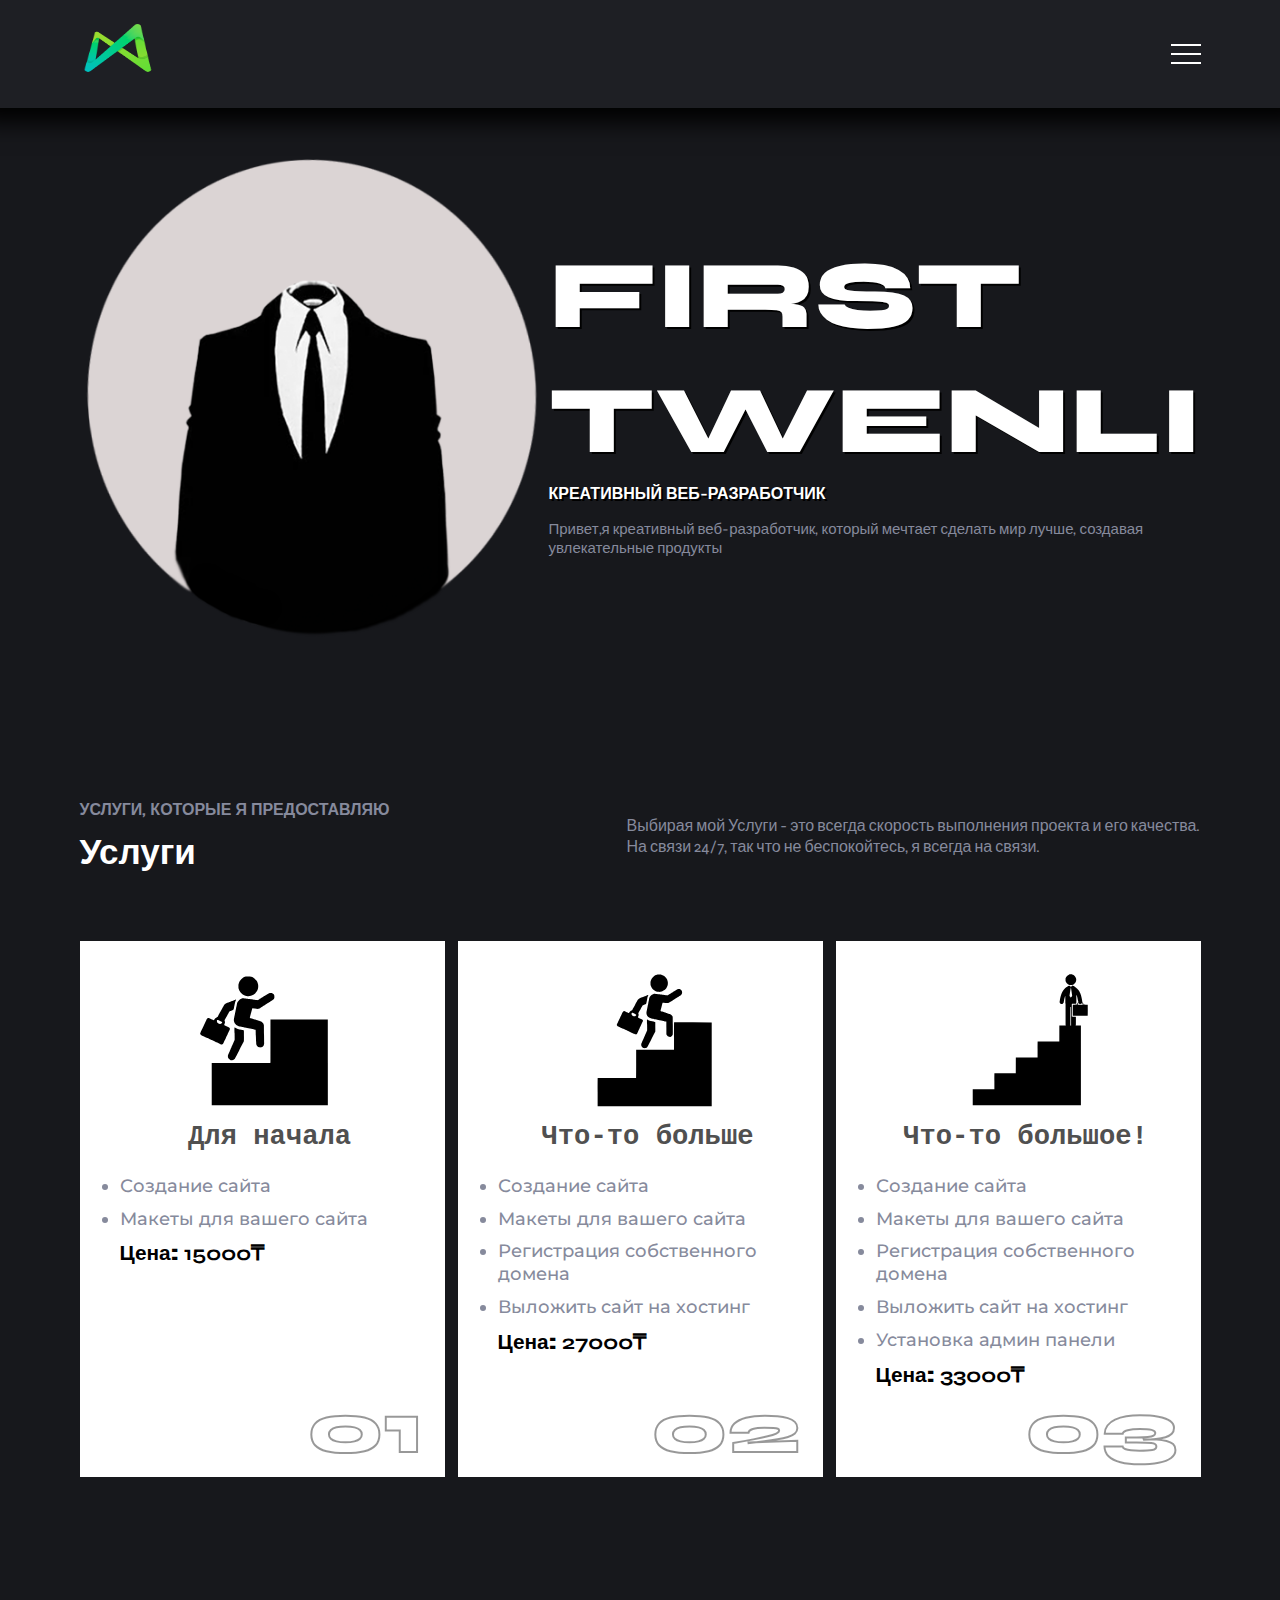
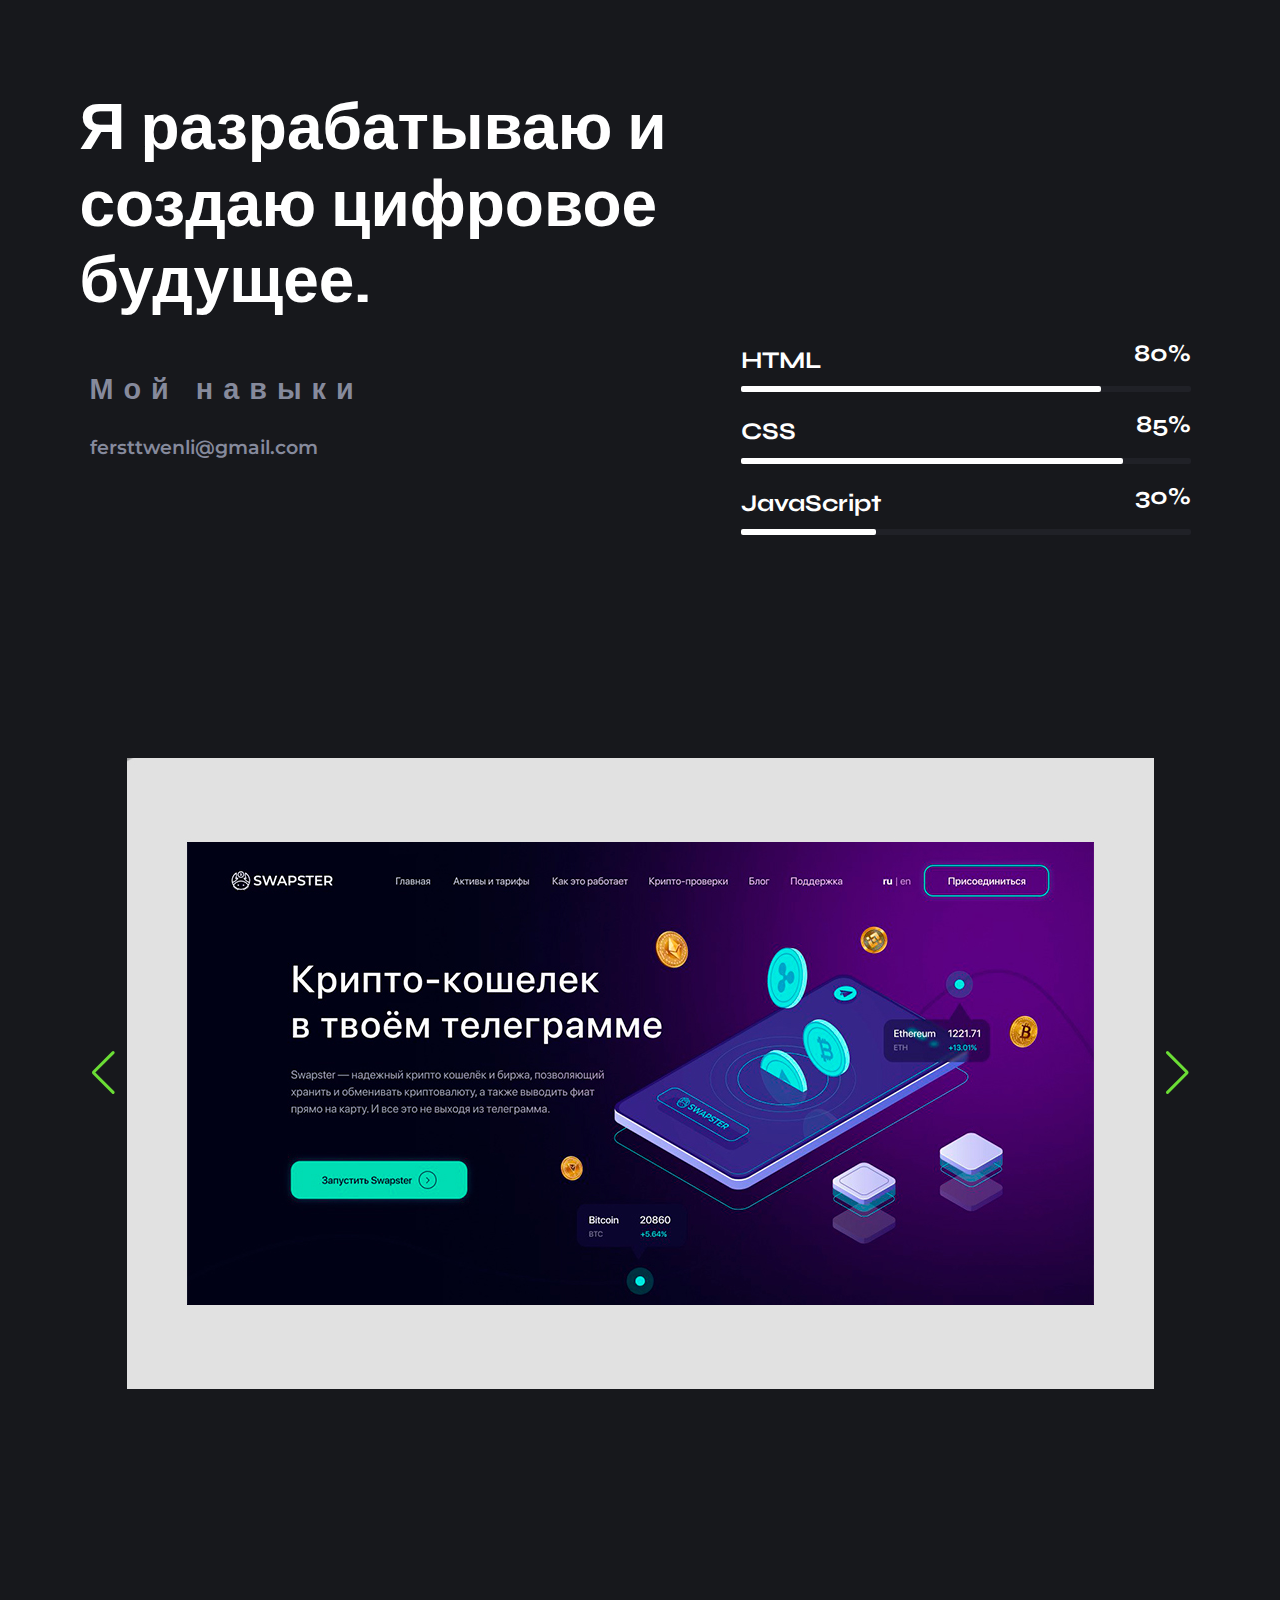
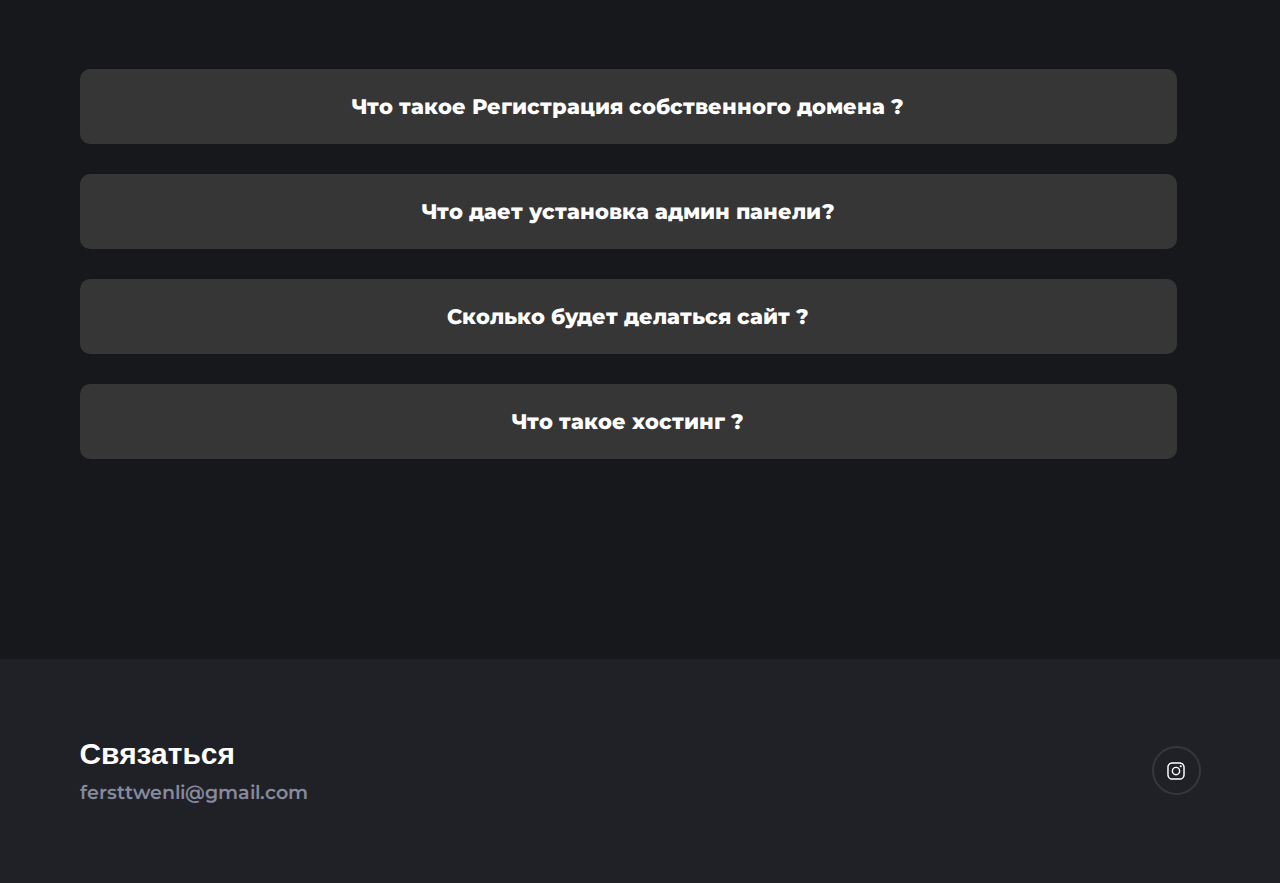
==== index.html @ 1467bb3a "NOW" ====
<!DOCTYPE html>
<html lang="ru">
<head>
    <meta charset="UTF-8">
    <meta http-equiv="X-UA-Compatible" content="IE=edge">
    <meta name="viewport" content="width=device-width, initial-scale=1.0">
    <meta name="title" content="Максим - Frontend Developer">
    <meta name="description" content="Мое портфолио и что я умею.">
    <link rel="shortcut icon" href="src/img/logo-icon.png" type="image/x-icon">
    <link rel="preconnect" href="https://fonts.googleapis.com">
    <link rel="preconnect" href="https://fonts.gstatic.com" crossorigin>
    <link rel="preconnect" href="https://fonts.googleapis.com">
    <link rel="preconnect" href="https://fonts.gstatic.com" crossorigin>
    <link rel="stylesheet"href="https://cdn.jsdelivr.net/npm/swiper@8/swiper-bundle.min.css"/>
    <link href="https://fonts.googleapis.com/css2?family=Montserrat:wght@500&display=swap" rel="stylesheet">
    <link href="https://fonts.googleapis.com/css2?family=Syne:wght@400;600;700;800&display=swap" rel="stylesheet">
    <link rel="stylesheet" href="src/css/main.css " as="style" />

    <title>FirstTwenli</title>
</head>
<body>
    <header class="header">
        <div class="container">
            <div class="header-body">
                <a href="#" class="logo">
                    <img class="header-logo" src="src/img/logo-icon.png"  width="170" height="40" alt="FirstTwenli">
                </a>
                <div class="header-burger">
                    <span></span>
                </div>
                <div class="header-menu">
                    <ul class="header-list">
                        <li>
                            <a href="#" class="header-link">Главная</a>
                        </li>
                        <li>
                            <a href="#portfolio" class="header-link">Портфолио</a>
                        </li>
                        <li>
                            <a href="#contact" class="header-link">Контакты</a>
                        </li>
                        <li>
                            <a href="#services" class="header-link">Услуги</a>
                        </li>
                        <li>
                            <a href="#skills" class="header-link">Навыки</a>
                        </li>
                        <li>
                            <a href="#vopros" class="header-link">Ответы на вопросы</a>
                        </li>
                    </ul>
                </div>
                
            </div>
        </div>
    </header>
    <main class="main">
        <div class="container">
            <div class="block_content">
                <div class="img_me">
                    <img class="main-img" src="src/img/me.png" alt="">
                </div>
                <div class="main-name">
                    <h1 class="main-name-title">First<br>Twenli</h1>
                    <p class="main-pre-title">КРЕАТИВНЫЙ ВЕБ-РАЗРАБОТЧИК</p>
                    <p class="main-description">Привет,я креативный веб-разработчик, который мечтает сделать мир лучше, создавая увлекательные продукты</p>
                </div>
            </div>
        </div>
    </main>
    <section class="service" >
        <div class="container">
            <div class="service-description">
                <div class="service-title-text">
                    <p class="sirvece-pre-title"> <a name="services">УСЛУГИ, КОТОРЫЕ Я ПРЕДОСТАВЛЯЮ </a></p>
                    <p class="service-title">Услуги</p>
                </div>
                <p class="service-decription">Выбирая мой Услуги - это всегда скорость выполнения проекта и его качества. <br> На связи 24/7, так что не беспокойтесь, я всегда на связи.</p>
            </div>
            <section class="card">
                <div class="container">
                    <div class="service-block-card">
                        <a class="service-block-link-card" href="#"><div class="product-card">
                            <div class="service-img-card-block">
                                <svg  version="1.0" xmlns="http://www.w3.org/2000/svg"
                                width="172" height="133" viewBox="0 0 3654.000000 2844.000000"
                                preserveAspectRatio="xMidYMid meet">
                               
                               <g class="service-img-card1" transform="translate(0.000000,2844.000000) scale(0.100000,-0.100000)"
                               fill="#000000" stroke="none">
                               <path d="M14800 27880 c-210 -55 -511 -195 -660 -308 -106 -79 -517 -496 -577
                               -584 -67 -99 -199 -365 -224 -452 -11 -39 -27 -87 -34 -106 -8 -19 -28 -92
                               -45 -163 l-31 -127 4 -338 4 -337 30 -110 c17 -60 35 -121 41 -135 6 -14 20
                               -56 31 -95 45 -157 229 -486 359 -642 124 -149 307 -317 457 -418 100 -68 354
                               -205 381 -205 8 0 22 -4 32 -9 44 -24 264 -88 397 -117 317 -67 612 -54 935
                               43 234 69 357 121 499 210 235 148 284 186 447 348 126 126 178 187 245 285
                               158 232 273 495 324 740 41 193 44 227 45 463 0 227 -1 243 -30 375 -31 144
                               -47 201 -87 317 -14 39 -29 86 -35 105 -28 101 -122 273 -230 425 -62 87 -409
                               431 -504 501 -183 133 -355 221 -571 293 -252 84 -230 81 -667 80 l-391 -1
                               -145 -38z"/>
                               <path d="M19915 24393 c-117 -25 -303 -122 -510 -266 -116 -81 -349 -227 -361
                               -227 -3 0 -38 -22 -77 -48 -40 -27 -119 -79 -177 -116 -58 -38 -177 -115 -265
                               -173 -88 -58 -203 -130 -255 -161 -52 -30 -158 -96 -235 -147 -162 -106 -301
                               -196 -326 -210 -9 -5 -48 -28 -85 -50 -38 -21 -97 -58 -131 -82 -35 -23 -80
                               -47 -100 -52 -59 -17 -151 -13 -254 10 -52 11 -164 27 -249 35 -85 7 -182 21
                               -215 29 -33 8 -114 19 -180 24 -66 5 -165 18 -220 30 -55 11 -149 23 -210 26
                               -60 4 -164 18 -230 31 -66 13 -181 28 -255 33 -74 5 -180 18 -235 29 -55 11
                               -141 23 -191 26 -50 3 -137 14 -195 25 -57 11 -172 25 -256 30 -83 6 -163 15
                               -179 21 -43 17 -220 27 -329 19 -105 -8 -186 -26 -350 -79 -196 -64 -294 -131
                               -518 -354 -227 -227 -273 -296 -350 -523 -49 -144 -80 -275 -97 -408 -6 -49
                               -17 -115 -25 -145 -25 -97 -73 -312 -91 -410 -9 -52 -22 -111 -29 -130 -7 -19
                               -15 -69 -19 -110 -6 -67 -21 -139 -86 -420 -11 -47 -27 -128 -36 -180 -8 -52
                               -22 -115 -29 -140 -8 -25 -19 -76 -24 -115 -6 -38 -17 -99 -26 -135 -8 -36
                               -22 -105 -29 -155 -8 -49 -26 -137 -39 -195 -14 -58 -29 -132 -35 -165 -19
                               -111 -71 -370 -81 -404 -6 -19 -15 -69 -21 -112 -6 -43 -20 -114 -32 -156 -18
                               -68 -21 -105 -21 -293 l0 -215 35 -100 c105 -298 129 -349 207 -447 77 -96
                               277 -297 369 -370 137 -108 405 -219 583 -239 42 -5 106 -18 142 -29 36 -11
                               101 -25 144 -30 43 -6 103 -17 133 -26 30 -9 82 -21 115 -26 33 -5 98 -19 145
                               -30 47 -11 126 -28 175 -38 50 -10 117 -25 150 -34 32 -9 78 -16 101 -16 46 0
                               161 -22 233 -45 25 -8 73 -19 106 -26 33 -6 81 -17 108 -25 26 -8 80 -19 120
                               -24 39 -5 97 -16 127 -25 30 -9 105 -22 165 -31 61 -8 130 -21 155 -29 25 -7
                               92 -21 150 -30 58 -9 125 -22 150 -30 25 -8 79 -19 120 -24 41 -6 100 -18 130
                               -27 30 -9 82 -20 115 -26 33 -5 110 -20 170 -33 61 -13 133 -27 160 -31 71 -8
                               264 -53 302 -69 24 -11 34 -23 42 -52 5 -21 12 -265 15 -543 5 -408 9 -517 22
                               -565 11 -44 18 -150 25 -395 16 -609 29 -904 39 -945 6 -22 15 -157 19 -300 8
                               -241 11 -267 36 -355 57 -193 146 -325 320 -475 37 -32 177 -104 265 -136 60
                               -22 80 -24 240 -24 165 1 179 2 240 27 151 61 229 108 327 198 51 47 163 179
                               163 192 0 4 11 32 25 61 26 53 59 154 77 239 14 65 -8 2114 -23 2183 -8 34
                               -14 336 -18 955 l-7 905 -32 107 c-59 195 -102 267 -241 411 -121 125 -313
                               258 -451 314 -41 17 -129 47 -195 68 -66 21 -142 46 -170 56 -96 35 -181 61
                               -275 84 -52 12 -108 28 -125 35 -16 7 -59 21 -95 31 -78 22 -212 65 -260 84
                               -19 8 -89 30 -155 50 -66 20 -145 45 -175 55 -30 10 -89 26 -130 35 -41 9 -87
                               23 -103 30 -15 8 -53 21 -85 30 -31 9 -79 24 -107 34 -27 10 -97 33 -155 51
                               -173 54 -193 62 -217 88 -31 34 -30 81 6 217 59 220 72 271 85 335 8 36 23 92
                               34 125 18 53 41 136 112 405 11 41 23 91 26 110 6 34 25 105 79 300 14 52 32
                               122 39 155 20 91 75 296 87 327 6 15 22 34 35 43 34 22 161 19 270 -6 49 -11
                               148 -24 219 -29 72 -4 187 -20 257 -34 110 -23 152 -26 315 -26 158 0 198 3
                               262 21 89 24 301 128 394 193 35 25 68 46 72 46 5 0 31 17 59 38 28 21 101 68
                               162 104 61 36 140 86 176 110 36 23 103 67 149 97 46 29 113 73 149 97 36 24
                               98 63 138 86 104 61 280 174 542 349 47 31 121 77 165 102 78 44 160 96 280
                               177 134 90 227 150 311 200 254 152 504 323 568 388 93 95 159 206 206 343 20
                               62 22 80 17 270 -4 200 -5 206 -35 282 -44 113 -87 181 -165 259 -58 58 -176
                               144 -256 187 -12 7 -67 25 -124 41 -94 28 -114 30 -252 29 -82 -1 -159 -3
                               -170 -6z"/>
                               <path d="M12580 22936 c-157 -62 -215 -84 -290 -111 -41 -15 -145 -54 -230
                               -87 -85 -33 -180 -69 -210 -80 -30 -12 -77 -31 -105 -44 -55 -25 -162 -64
                               -271 -99 -39 -12 -113 -41 -165 -63 -123 -52 -306 -124 -450 -177 -132 -48
                               -325 -142 -414 -200 -70 -46 -213 -186 -272 -265 -23 -30 -79 -127 -124 -215
                               -45 -88 -112 -209 -149 -270 -36 -60 -101 -177 -143 -258 -43 -81 -113 -207
                               -156 -280 -43 -73 -111 -195 -151 -272 -40 -77 -106 -194 -145 -260 -40 -66
                               -105 -183 -145 -260 -40 -77 -97 -180 -128 -230 -30 -49 -76 -130 -102 -180
                               -179 -340 -185 -349 -282 -381 -141 -46 -225 -100 -355 -231 -73 -74 -109
                               -125 -197 -286 -41 -74 -58 -96 -88 -110 -36 -17 -41 -18 -93 -2 -31 9 -100
                               36 -153 62 -53 25 -124 56 -158 68 -63 25 -174 76 -454 213 -228 111 -258 122
                               -338 122 -87 0 -153 -30 -232 -105 -76 -73 -138 -167 -189 -286 -23 -53 -41
                               -99 -41 -103 0 -6 -58 -127 -230 -481 -96 -196 -161 -341 -175 -385 -4 -14
                               -58 -128 -120 -255 -187 -381 -248 -512 -275 -585 -15 -41 -58 -133 -187 -400
                               -173 -357 -217 -452 -227 -493 -4 -16 -17 -45 -29 -65 -37 -61 -70 -176 -62
                               -219 26 -150 98 -238 255 -315 264 -129 430 -205 466 -214 16 -4 58 -22 94
                               -40 111 -55 512 -250 580 -281 36 -17 91 -42 122 -57 31 -14 62 -26 68 -26 11
                               0 81 -33 485 -230 214 -105 360 -170 376 -170 6 0 79 -33 162 -74 570 -277
                               648 -314 707 -331 14 -4 102 -44 195 -90 403 -198 575 -278 650 -305 28 -10
                               113 -48 190 -86 l140 -69 116 -3 c139 -4 172 8 255 94 43 45 68 89 153 270 55
                               118 101 221 101 228 0 7 13 39 29 72 219 446 349 723 371 788 7 21 69 154 137
                               295 204 418 242 498 264 564 11 34 34 86 50 117 16 30 29 61 29 68 0 6 5 12
                               10 12 6 0 10 4 10 9 0 10 71 162 205 436 130 266 138 290 139 370 0 58 -5 81
                               -28 130 -57 115 -185 218 -366 294 -234 98 -720 333 -772 373 -64 50 -62 92
                               14 258 130 283 137 390 43 626 -50 126 -40 160 140 469 51 88 131 232 179 320
                               47 88 107 194 133 235 25 41 78 136 116 210 80 154 141 262 172 305 12 17 29
                               44 37 60 59 119 166 317 203 374 68 105 92 123 223 170 64 24 162 61 217 83
                               55 23 134 53 175 68 41 15 91 33 110 42 19 8 53 21 75 29 54 19 121 87 133
                               136 29 121 55 249 68 328 7 50 22 126 33 170 11 44 25 114 32 155 6 41 18 92
                               25 113 7 21 16 61 19 90 7 59 38 210 126 622 22 106 100 327 156 444 62 131
                               66 141 52 157 -17 21 -45 17 -139 -20z m-3670 -4344 c70 -27 305 -139 410
                               -196 36 -19 125 -65 199 -102 189 -93 245 -131 249 -170 6 -62 -32 -129 -128
                               -225 -50 -50 -106 -97 -125 -104 -18 -8 -89 -18 -157 -21 -153 -8 -189 1 -385
                               97 -155 76 -207 119 -268 219 -42 70 -64 151 -71 270 -8 125 4 172 62 227 42
                               41 45 42 96 36 29 -3 82 -17 118 -31z"/>
                               <path d="M20078 14101 l-3 -4599 -24 -26 c-27 -28 -48 -34 -146 -41 -38 -2
                               -2841 -5 -6227 -5 l-6158 0 0 -4520 0 -4520 12416 0 12416 0 -6 9058 c-3 4981
                               -6 9101 -6 9155 l0 97 -6130 0 -6130 0 -2 -4599z"/>
                               <path d="M12389 16983 c-26 -31 -9 -1051 20 -1238 6 -33 11 -357 12 -720 l1
                               -660 -35 -85 c-19 -47 -38 -96 -42 -110 -4 -14 -30 -70 -57 -125 -46 -93 -118
                               -265 -118 -282 0 -3 -15 -38 -34 -77 -81 -167 -135 -287 -166 -366 -18 -47
                               -57 -134 -86 -195 -68 -142 -114 -250 -114 -268 0 -8 -13 -41 -29 -73 -115
                               -234 -185 -390 -197 -439 -3 -16 -35 -88 -69 -160 -74 -153 -89 -187 -104
                               -240 -7 -22 -26 -69 -43 -105 -17 -36 -35 -73 -40 -82 -4 -10 -12 -26 -17 -35
                               -34 -65 -102 -219 -121 -273 -12 -36 -34 -92 -50 -125 -15 -33 -42 -90 -59
                               -126 -53 -114 -63 -171 -59 -352 3 -150 5 -169 35 -263 42 -131 72 -175 217
                               -320 127 -127 178 -166 248 -188 200 -62 174 -58 365 -54 166 5 183 7 248 33
                               39 15 77 34 85 41 8 7 27 15 41 19 41 10 192 138 245 206 27 35 110 187 194
                               353 147 292 168 331 214 404 13 22 38 66 53 98 36 72 365 721 381 749 6 11 33
                               65 60 120 221 446 707 1405 744 1465 68 113 252 477 276 548 22 62 22 65 21
                               930 -1 477 -4 976 -7 1109 -8 290 -6 285 -123 320 -41 13 -108 27 -150 33 -42
                               6 -109 20 -148 30 -40 11 -105 25 -146 31 -41 5 -98 17 -127 25 -29 8 -96 21
                               -148 29 -52 9 -122 22 -155 31 -33 8 -100 22 -150 29 -215 34 -528 172 -794
                               352 -40 27 -54 29 -72 6z"/>
                               </g>
                               </svg>
                            </div>
                           <div class="service-decription">
                           <div class="service-decription-block">
                            <h2 class="title_card">Для начала</h2>
                           </div>
                           </div>
                            <ul>
                             <li class="service-decription-card">Создание сайта</li>
                             <li class="service-decription-card">Макеты для вашего сайта</li>
                             <p class="service-price-card">Цена: <span class="service-price-s"> 15000&#8376;</span></p>
                         </ul>
                         <span class="service-card-keys">01</span>
                         </div></a>
                        <a class="service-block-link-card tve" href="#"><div class="product-card">
                            <div class="service-img-card-block ">
                                <svg version="1.0" xmlns="http://www.w3.org/2000/svg"
                                width="172" height="133" viewBox="0 0 3654.000000 2844.000000"
                                preserveAspectRatio="xMidYMid meet">
                               
                               <g class="service-img-card1" transform="translate(0.000000,2844.000000) scale(0.100000,-0.100000)"
                               fill="#000000" stroke="none">
                               <path d="M21900 28286 c-136 -36 -142 -39 -245 -86 -167 -76 -275 -135 -345
                               -188 -112 -86 -455 -434 -511 -519 -78 -119 -154 -280 -202 -423 -84 -255 -82
                               -237 -82 -595 0 -358 -4 -329 86 -600 152 -454 504 -858 934 -1073 107 -53
                               361 -137 515 -170 112 -24 146 -26 325 -26 154 0 220 4 285 18 146 30 363 99
                               494 155 57 25 226 130 345 214 115 82 304 277 395 407 112 161 224 394 269
                               555 56 205 60 242 65 487 3 228 3 243 -23 355 -28 129 -57 230 -85 308 -10 28
                               -24 68 -31 90 -33 109 -169 330 -270 440 -116 126 -309 309 -379 360 -143 104
                               -309 191 -470 245 -236 79 -187 73 -585 76 l-360 3 -125 -33z"/>
                               <path d="M26320 25196 c-104 -36 -122 -47 -380 -214 -47 -31 -103 -68 -125
                               -82 -22 -15 -87 -56 -145 -90 -58 -34 -118 -72 -135 -84 -16 -12 -52 -35 -80
                               -51 -27 -15 -69 -42 -92 -59 -23 -17 -75 -51 -114 -76 -40 -25 -129 -82 -197
                               -127 -69 -46 -129 -83 -133 -83 -4 0 -99 -59 -211 -132 -228 -147 -441 -280
                               -507 -315 -57 -30 -147 -31 -265 -3 -47 11 -141 24 -208 29 -68 5 -152 16
                               -188 24 -36 9 -105 18 -155 22 -49 4 -133 15 -185 25 -52 10 -142 21 -200 25
                               -58 4 -145 16 -195 26 -49 11 -149 24 -222 29 -72 5 -162 16 -200 25 -37 9
                               -120 20 -183 25 -63 6 -135 15 -160 20 -25 6 -115 17 -200 25 -85 8 -191 21
                               -235 29 -167 32 -321 15 -545 -60 -186 -62 -251 -105 -439 -289 -173 -169
                               -224 -230 -274 -330 -60 -120 -129 -356 -141 -483 -3 -35 -26 -152 -50 -260
                               -81 -360 -88 -396 -101 -492 -8 -53 -23 -132 -33 -175 -35 -138 -60 -257 -77
                               -353 -9 -51 -19 -103 -24 -115 -5 -12 -12 -47 -16 -77 -4 -30 -14 -82 -22
                               -115 -8 -33 -21 -96 -27 -140 -7 -44 -22 -123 -34 -175 -11 -52 -30 -144 -42
                               -205 -12 -60 -33 -164 -47 -230 -14 -66 -29 -142 -33 -170 -4 -27 -18 -97 -30
                               -153 -19 -91 -22 -125 -18 -270 4 -145 8 -177 30 -242 49 -143 105 -280 139
                               -337 41 -68 287 -325 376 -392 131 -97 357 -188 513 -206 30 -3 84 -14 120
                               -24 36 -11 90 -22 120 -25 30 -3 80 -13 110 -21 30 -9 91 -22 135 -30 79 -15
                               186 -38 315 -70 36 -8 115 -22 175 -31 61 -8 133 -21 160 -30 56 -17 201 -50
                               285 -65 116 -21 166 -32 208 -45 23 -8 59 -14 80 -14 20 0 73 -9 117 -19 44
                               -11 114 -24 155 -30 41 -7 108 -21 149 -31 41 -11 85 -20 97 -20 12 0 65 -11
                               118 -25 53 -14 111 -25 129 -25 17 0 64 -9 102 -20 39 -11 104 -24 145 -30 93
                               -12 246 -48 283 -66 23 -11 37 -11 72 -2 40 11 48 10 72 -8 16 -12 34 -32 40
                               -45 10 -19 13 -316 13 -1353 0 -1306 0 -1329 19 -1360 11 -17 37 -65 57 -106
                               29 -59 58 -95 132 -169 84 -84 109 -102 211 -154 132 -66 229 -95 351 -103 85
                               -6 85 -6 189 40 57 25 126 63 152 83 49 37 162 179 213 265 60 104 58 10 51
                               1998 -7 2012 -2 1870 -73 2019 -83 170 -348 403 -552 484 -104 41 -488 164
                               -570 183 -41 9 -84 21 -95 27 -11 6 -49 18 -85 28 -75 21 -144 43 -215 69 -86
                               31 -338 109 -390 120 -27 6 -156 46 -285 90 -129 43 -250 81 -267 85 -43 9
                               -93 56 -93 87 0 14 9 60 21 104 11 43 29 113 39 154 10 41 26 107 35 145 9 39
                               28 104 40 145 34 108 55 184 77 275 54 220 68 277 91 365 14 52 48 184 76 293
                               55 216 61 231 94 249 30 16 138 13 222 -7 39 -9 138 -22 220 -30 83 -7 182
                               -22 220 -31 54 -14 113 -18 260 -18 174 0 196 2 260 23 112 38 305 145 451
                               250 23 16 79 51 125 78 79 46 335 210 437 280 26 18 76 49 112 69 61 35 165
                               102 435 279 61 40 137 87 170 106 60 33 138 83 250 159 102 70 188 125 281
                               180 159 96 434 279 480 322 78 72 148 181 193 303 20 54 23 78 23 235 0 170
                               -1 177 -31 259 -55 152 -146 260 -304 359 -127 80 -214 102 -402 102 -131 0
                               -158 -3 -215 -24z"/>
                               <path d="M19910 23924 c-47 -19 -139 -54 -205 -78 -66 -24 -174 -65 -240 -90
                               -66 -26 -145 -57 -175 -68 -30 -12 -77 -31 -105 -43 -27 -13 -99 -39 -160 -60
                               -120 -41 -186 -66 -249 -94 -23 -11 -61 -26 -86 -34 -25 -9 -79 -30 -120 -47
                               -41 -17 -113 -45 -160 -62 -97 -35 -282 -125 -355 -174 -56 -36 -198 -177
                               -243 -239 -16 -22 -62 -105 -104 -185 -41 -80 -104 -194 -140 -255 -36 -60
                               -104 -184 -153 -275 -48 -91 -102 -187 -120 -215 -18 -27 -74 -128 -124 -224
                               -51 -96 -105 -193 -120 -215 -15 -23 -72 -124 -126 -226 -54 -102 -110 -203
                               -125 -225 -15 -22 -63 -107 -105 -190 -125 -239 -127 -242 -256 -286 -157 -54
                               -327 -216 -424 -404 -52 -101 -91 -145 -129 -145 -31 0 -111 29 -241 87 -60
                               27 -126 56 -145 63 -19 8 -98 45 -175 83 -400 198 -436 209 -548 171 -109 -37
                               -253 -220 -307 -389 -7 -22 -49 -114 -93 -205 -199 -413 -245 -509 -262 -555
                               -10 -28 -62 -140 -116 -250 -142 -292 -197 -410 -234 -501 -18 -44 -37 -89
                               -43 -100 -6 -10 -31 -62 -55 -114 -25 -52 -88 -183 -140 -290 -52 -107 -106
                               -224 -120 -260 -15 -36 -42 -101 -62 -145 -42 -97 -44 -142 -9 -230 20 -50 40
                               -77 86 -120 32 -30 63 -55 68 -55 8 0 314 -144 370 -174 14 -7 43 -19 65 -26
                               40 -12 149 -63 360 -168 136 -67 374 -177 406 -187 24 -7 145 -65 454 -215
                               169 -82 298 -140 312 -140 4 0 66 -29 138 -64 378 -187 613 -296 634 -296 6 0
                               59 -25 119 -55 59 -29 166 -82 237 -116 72 -34 180 -85 241 -114 60 -29 121
                               -56 135 -60 13 -3 87 -37 164 -73 137 -65 142 -67 233 -70 84 -4 98 -1 146 22
                               79 39 122 98 219 304 48 101 87 189 87 196 0 6 11 34 24 62 146 297 276 566
                               276 570 0 2 11 27 24 56 13 29 27 63 31 76 4 13 49 112 102 220 52 108 125
                               260 163 337 37 77 73 158 80 180 7 22 47 112 90 200 300 615 303 620 304 705
                               1 151 -121 275 -373 381 -211 89 -643 301 -669 329 -40 43 -32 88 48 257 55
                               116 70 174 70 271 0 69 -6 102 -31 176 -61 174 -59 189 43 367 39 68 98 174
                               131 234 112 206 171 310 197 350 15 22 68 118 119 213 50 96 107 198 126 227
                               19 30 69 120 111 202 88 168 161 282 196 305 14 9 87 39 164 67 76 27 177 65
                               224 84 47 18 125 49 173 68 106 41 163 85 175 137 24 97 82 381 103 502 6 30
                               21 105 34 165 53 245 68 323 76 375 27 185 120 500 194 656 60 126 62 144 13
                               144 -18 0 -71 -16 -118 -36z m-3230 -3796 c48 -14 686 -331 734 -365 60 -43
                               63 -53 41 -120 -16 -48 -34 -72 -100 -137 -44 -43 -95 -84 -113 -92 -18 -8
                               -81 -17 -141 -21 -129 -7 -155 0 -328 84 -133 65 -199 120 -247 206 -44 79
                               -71 212 -61 301 9 75 17 93 63 133 39 34 64 36 152 11z"/>
                               <path d="M19765 18700 c-9 -15 -5 -709 5 -880 4 -80 13 -183 20 -230 7 -57 10
                               -271 8 -650 l-3 -565 -39 -90 c-21 -49 -60 -135 -86 -190 -26 -55 -60 -134
                               -74 -175 -15 -41 -54 -131 -88 -200 -33 -69 -78 -170 -99 -225 -22 -55 -60
                               -140 -84 -190 -52 -106 -105 -229 -105 -244 0 -5 -29 -70 -64 -143 -82 -171
                               -122 -263 -135 -313 -6 -22 -17 -49 -24 -60 -17 -25 -123 -261 -132 -295 -3
                               -14 -19 -52 -35 -85 -16 -33 -53 -112 -83 -176 -31 -63 -64 -143 -75 -176 -11
                               -34 -29 -78 -40 -100 -87 -166 -102 -225 -102 -391 0 -121 3 -144 30 -232 38
                               -123 85 -196 199 -306 113 -109 167 -148 228 -164 27 -6 65 -18 86 -26 26 -10
                               85 -14 198 -14 146 0 168 2 228 24 133 48 263 140 338 238 24 30 105 178 181
                               329 77 151 152 295 168 320 28 44 70 126 517 1009 263 519 236 467 316 630
                               103 209 255 502 288 555 35 57 171 321 211 410 l27 60 0 765 c1 421 -2 865 -5
                               987 -5 204 -7 224 -26 249 -24 33 -86 54 -229 78 -52 9 -106 21 -121 26 -14 6
                               -70 17 -124 25 -54 8 -111 20 -126 26 -16 6 -74 17 -129 25 -55 9 -122 21
                               -150 29 -27 7 -75 16 -105 19 -78 9 -227 59 -355 119 -107 51 -286 152 -334
                               189 -26 20 -66 24 -76 8z"/>
                               <path d="M25555 18088 c-3 -7 -6 -1329 -8 -2938 l-2 -2925 -4047 -3 -4048 -2
                               -1 -2968 c0 -2271 -3 -2975 -12 -3002 -7 -21 -25 -42 -46 -54 -30 -17 -39 -18
                               -90 -8 -43 9 -1039 12 -4058 12 -2201 0 -4008 -3 -4017 -6 -15 -6 -16 -281
                               -16 -3015 l0 -3009 12198 2 12197 3 0 8960 0 8960 -4023 3 c-3213 2 -4024 0
                               -4027 -10z"/>
                               </g>
                               </svg>          
                            </div>
                            <div class="service-decription-block">
                                <h2 class="title_card">Что-то больше</h2>
                            </div>
                            <ul>
                             <li class="service-decription-card">Создание сайта</li>
                             <li class="service-decription-card">Макеты для вашего сайта</li>
                             <li class="service-decription-card">Регистрация собственного домена</li>
                             <li class="service-decription-card">Выложить сайт на хостинг</li>
                             <p class="service-price-card">Цена: <span class="service-price-s">27000&#8376;</span></p>
                         </ul>
                         <span class="service-card-keys">02</span>
                         </div></a>

                        <a class="service-block-link-card tre" href="#">
                            <div class="product-card">
                            <div class="service-img-card-block">
                                <svg version="1.0" xmlns="http://www.w3.org/2000/svg"
                                width="172" height="133" viewBox="0 0 3654.000000 2844.000000"
                                preserveAspectRatio="xMidYMid meet">
                               
                               <g class="service-img-card1" transform="translate(0.000000,2844.000000) scale(0.100000,-0.100000)"
                               fill="#000000" stroke="none">
                               <path d="M29259 28365 c-1 -3 -2 -10 -3 -17 0 -6 -45 -31 -99 -54 -213 -92
                               -348 -193 -494 -368 -85 -102 -140 -204 -194 -356 l-34 -95 0 -255 c0 -239 1
                               -260 24 -335 29 -100 104 -250 167 -335 75 -102 241 -259 330 -312 106 -62
                               247 -123 347 -150 69 -18 110 -21 262 -21 153 0 193 3 267 22 116 29 244 80
                               326 130 77 45 226 182 319 290 64 75 164 255 198 356 127 379 30 821 -244
                               1109 -149 157 -270 248 -398 297 -100 39 -149 65 -156 84 -6 13 -46 15 -312
                               15 -168 0 -306 -2 -306 -5z"/>
                               <path d="M29860 25949 c-14 -6 -72 -57 -130 -113 -117 -115 -140 -131 -178
                               -121 -14 3 -73 53 -131 109 -116 113 -152 132 -224 121 -99 -17 -287 -118
                               -412 -222 -38 -33 -88 -70 -110 -83 -167 -100 -534 -437 -667 -611 -89 -117
                               -231 -355 -319 -537 -107 -219 -148 -324 -227 -592 -68 -228 -92 -318 -133
                               -510 -21 -102 -48 -218 -58 -259 -11 -40 -22 -103 -26 -140 -3 -36 -12 -100
                               -20 -141 -53 -289 -57 -317 -54 -415 4 -88 8 -108 36 -167 57 -121 140 -201
                               249 -239 49 -17 78 -20 169 -17 99 3 115 6 163 33 69 38 197 172 228 239 13
                               29 29 88 35 132 6 43 15 98 20 121 5 23 15 84 23 135 8 51 26 147 40 213 13
                               66 37 183 52 259 15 77 38 178 51 225 13 47 35 127 48 176 40 150 66 193 92
                               153 4 -7 11 -341 14 -743 6 -708 6 -732 27 -800 l21 -70 1 -2230 c0 -2364 -1
                               -2306 45 -2397 8 -17 15 -33 15 -35 0 -1 -313 -3 -695 -3 l-695 0 -2 -1712 -3
                               -1713 -2310 -2 c-1270 -2 -2316 -3 -2322 -3 -10 0 -13 -352 -15 -1710 l-3
                               -1710 -2325 -3 -2325 -2 -5 -1673 -5 -1672 -2272 0 c-1249 0 -2278 -3 -2287
                               -6 -15 -6 -16 -161 -16 -1710 l0 -1704 -2315 0 -2315 0 0 -1710 0 -1710 7463
                               -2 c4104 -2 9308 -2 11565 0 l4102 2 0 8520 0 8520 -558 0 c-307 0 -562 3
                               -565 7 -4 3 -1 16 7 28 8 13 22 50 30 83 14 52 16 168 16 862 l0 802 -25 30
                               c-14 16 -25 38 -25 48 0 40 -61 45 -430 39 -284 -4 -348 -3 -361 8 -10 8 -20
                               35 -24 61 -4 26 -7 632 -6 1347 l1 1299 25 26 25 25 414 5 414 5 26 24 c14 13
                               35 49 47 80 21 56 21 62 18 861 -1 443 -1 811 -1 818 3 18 47 15 64 -5 9 -10
                               21 -29 28 -43 16 -30 92 -299 121 -424 11 -49 23 -94 26 -99 3 -5 9 -42 14
                               -82 8 -75 66 -332 98 -440 10 -33 22 -89 26 -125 4 -36 16 -91 26 -122 10 -32
                               19 -84 19 -116 0 -74 -22 -107 -77 -116 -48 -7 -97 -37 -120 -73 -15 -23 -17
                               -44 -15 -143 4 -119 -8 -176 -39 -196 -8 -5 -219 -11 -469 -14 l-455 -5 -6
                               -320 c-4 -176 -7 -701 -8 -1166 -1 -798 0 -847 17 -854 9 -4 724 -10 1587 -13
                               1471 -4 1572 -4 1588 12 16 16 17 97 17 1175 0 886 -3 1160 -12 1169 -9 9
                               -124 12 -458 12 -375 0 -449 2 -466 15 -19 13 -22 27 -26 139 -4 112 -7 128
                               -32 171 -17 29 -46 57 -74 75 -97 60 -92 52 -92 143 0 50 -10 129 -26 202 -14
                               66 -31 165 -39 220 -26 196 -64 394 -119 620 -19 77 -42 174 -51 215 -32 141
                               -152 504 -196 592 -16 32 -29 63 -29 69 0 6 -29 72 -64 145 -92 191 -237 428
                               -317 521 -100 114 -402 415 -499 498 -141 120 -512 343 -670 404 -94 36 -128
                               43 -160 30z m-261 -445 c6 -14 16 -72 22 -127 5 -56 14 -118 19 -137 5 -19 16
                               -93 25 -164 9 -71 27 -184 40 -250 13 -67 26 -157 30 -201 3 -44 10 -96 15
                               -115 5 -19 16 -96 25 -170 9 -74 27 -191 41 -260 29 -140 40 -259 30 -314 -4
                               -20 -32 -69 -64 -113 -32 -43 -83 -113 -113 -155 -84 -120 -109 -121 -191 -10
                               -23 31 -67 90 -97 130 -103 135 -107 156 -67 375 13 73 29 177 36 232 6 55 17
                               136 25 180 8 44 19 120 25 169 6 50 13 93 15 97 3 3 9 57 15 118 6 62 23 176
                               39 254 34 168 58 303 67 372 13 108 38 143 63 89z m1636 -3324 c14 -5 52 -36
                               84 -69 54 -55 63 -60 117 -67 33 -4 110 -8 173 -8 103 -1 115 1 125 19 57 101
                               257 164 321 101 30 -30 45 -84 45 -164 0 -76 -7 -90 -60 -127 l-41 -29 -167 3
                               c-92 1 -187 4 -212 5 -25 1 -141 3 -259 4 l-213 2 -39 39 c-38 38 -39 40 -39
                               110 0 91 16 157 43 176 25 17 84 20 122 5z m-1631 -812 c14 -20 16 -205 17
                               -1763 0 -1605 6 -2104 24 -2162 7 -23 7 -23 -109 -23 -64 0 -116 3 -116 7 0 4
                               10 17 23 31 l22 24 3 886 c12 3031 12 2996 29 3010 28 21 90 15 107 -10z"/>
                               </g>
                               </svg>
                            </div>
                            <div class="service-decription-block margin1">
                                <h2 class="title_card">Что-то большое!</h2>
                            </div>
                           <ul>
                               <li class="service-decription-card">Создание сайта</li>
                               <li class="service-decription-card">Макеты для вашего сайта</li>
                               <li class="service-decription-card">Регистрация собственного домена</li>
                               <li class="service-decription-card">Выложить сайт на хостинг</li>
                               <li class="service-decription-card">Установка админ панели</li>
                               <p class="service-price-card">Цена: <span class="service-price-s">33000&#8376;</span></p>
                           </ul>
                           <span class="service-card-keys">03</span>
                           </div></a>
                    </div>

                    
                </div>
            </section>
        </div>
    </section>
    <section class="section-skils">
        <div class="container">
            <div class="skils-title">
                <h3 class="skils-pre-title"><a name="skills"></a></h3>
                <h2 class="skils-title">Я разрабатываю и создаю цифровое будущее.</h2>
            </div>
            <div class="skills-wrapper">
                <div class="skils-description">
                    <h3>Мой навыки</h3>
                    <a href="mailto:fersttwenli@gmail.com" class="skils-email">fersttwenli@gmail.com</a>
                </div>
                <div class="skils-progres">
                    <ul class="skils-list">
                        <li>
                            <div class="progres-wraper">
                                <p class="progres-label">HTML</p>
                                <data class="progres-value" value="80">80%</data>
                            </div>
                            <div class="progres-bg">
                                <div class="progres"></div>
                            </div>
                        </li>
                        <li>
                            <div class="progres-wraper">
                                <p class="progres-label">CSS</p>
                                <data class="progres-value" value="80">85%</data>
                            </div>
                            <div class="progres-bg">
                                <div class="progres-css"></div>
                            </div>
                        </li>
                        <li>
                            <div class="progres-wraper">
                                <p class="progres-label">JavaScript</p>
                                <data class="progres-value" value="80">30%</data>
                            </div>
                            <div class="progres-bg">
                                <div class="progres-js"></div>
                            </div>
                        </li>
                        <li>
                        </li>
                    </ul>
                </div>
            </div>
        </div>
    </section>
    <section class="section-portfolio">
        <a name="vopros"></a>
        <div class="container">
            <div class="swiper">
                <!-- Additional required wrapper -->
                <div class="swiper-wrapper">
                  <!-- Slides -->
                  
                  <div class="swiper-slide">
                    <a href="#"><img class="portfilio-img"  src="src/img/Portfolio_1.jpg" alt="Portfolio"></a></div>
                  
                  <div class="swiper-slide"><a href="#"> <img class="portfilio-img" src="src/img/Portfolio_1.jpg" alt="Portfolio"></a></div>
                  <div class="swiper-slide"><a href="#"> <img class="portfilio-img" src="src/img/Portfolio_1.jpg" alt="Portfolio"></a></div>
                  ...
                </div>
                <a name="vopros"></a>
                <!-- If we need pagination -->
                <div class="swiper-pagination"></div>
              
                <!-- If we need navigation buttons -->
                <div class="swiper-button-prev"></div>
                <div class="swiper-button-next"></div>
              
              </div>

                  </div>
                    
       
    </section>
    <section class="section-reviews">
        <div class="container">
            <div class="accordion"><p>Что такое Регистрация собственного домена ?</p></div>
            <div class="content"><p>Регистрация домена — это не покупка доменного имени насовсем, а, по сути, его аренда на определённый срок (минимальный срок регистрации — 1 год). После регистрации домена на свои данные вы получаете его во временное управление, то есть становитесь администратором домена. Вы можете создать на домене сайт или почту, выставить на продажу или продлить его регистрацию.</p></div>
            
            <div class="accordion"><p>Что дает установка админ панели?</p></div>
            <div class="content"><p>Админка - это панель управления сайтом, с которой может работать любой пользователь, не имеющий навыков программирования.</p></div>

            <div class="accordion"><p>Сколько будет делаться сайт ?</p></div>
            <div class="content"><p>В зависимости от сложности макета.</p></div>

            <div class="accordion"><p>Что такое хостинг ?</p></div>
            <div class="content"><p>Хостинг - услуга , позволяющая размещать страницы вашего сайта на сервере. Чтобы на ваш сайт смогли зайти, вам нужен сервер, который будет работать 24 часа в сутки без перебоев.</p></div>
        </div>
        </div>
    </section>
    <footer class="footer">
        <div class="container">
          <div class="block_footer">
            <div class="footer-list">
                <h3 class="title-footer"><a name="contact">Связаться</a></h3>
                <a href="mailto:fersttwenli@gmail.com" class="email-footer">fersttwenli@gmail.com</a>
            </div>

            <div class="footer-list">
               <a href="forma.html" target="_blank" class="social-link"> <svg xmlns="http://www.w3.org/2000/svg" width="20" height="20" class="icon-footer-inst" viewBox="0 0 512 512"><title>Logo Instagram</title><path d="M349.33 69.33a93.62 93.62 0 0193.34 93.34v186.66a93.62 93.62 0 01-93.34 93.34H162.67a93.62 93.62 0 01-93.34-93.34V162.67a93.62 93.62 0 0193.34-93.34h186.66m0-37.33H162.67C90.8 32 32 90.8 32 162.67v186.66C32 421.2 90.8 480 162.67 480h186.66C421.2 480 480 421.2 480 349.33V162.67C480 90.8 421.2 32 349.33 32z"></path><path d="M377.33 162.67a28 28 0 1128-28 27.94 27.94 0 01-28 28zM256 181.33A74.67 74.67 0 11181.33 256 74.75 74.75 0 01256 181.33m0-37.33a112 112 0 10112 112 112 112 0 00-112-112z"></path></svg></a>
            </div>
          </div>
        </div>
    </footer>
    <script src="src/js/main.js"></script>
    <script src="https://ajax.googleapis.com/ajax/libs/jquery/3.5.1/jquery.min.js"></script>
    <script src="https://cdn.jsdelivr.net/npm/swiper@8/swiper-bundle.min.js"></script>

  <!-- Google tag (gtag.js) -->
            <script async src="https://www.googletagmanager.com/gtag/js?id=G-GJ03NZZJ8E"></script>
            <script>
            window.dataLayer = window.dataLayer || [];
            function gtag(){dataLayer.push(arguments);}
            gtag('js', new Date());

            gtag('config', 'G-GJ03NZZJ8E');
            </script>

    <script>
    (function(w,d,u){
            var s=d.createElement('script');s.async=true;s.src=u+'?'+(Date.now()/60000|0);
            var h=d.getElementsByTagName('script')[0];h.parentNode.insertBefore(s,h);
    })(window,document,'https://cdn-ru.bitrix24.ru/b24682464/crm/site_button/loader_1_ww2j4a.js');
    </script>

</body>
</html>
---- src/css/main.css ----
body {
    background-color: hsl(228deg 10% 10%);
    font-family:'Syne', sans-serif;
    font-size: 1.6rem;
    overflow-x: hidden;
    line-height: 1.3;
    margin: 0;
    padding: 0;
    height: 100%;
    max-width: 100%;
}

::-webkit-scrollbar{ width: 5px;}
::-webkit-scrollbar-track{ background: transparent;}
::-webkit-scrollbar-track{
    background-color: white;
    border-radius: 20px;
}

h1,h2,h3,h4,h5,h6 {
    margin: 0;
    padding: 0;
}

button {
    cursor: pointer;
    outline: none;
    border-color: transparent;
}
ul {
    margin: 0;
    padding: 0;
}

a {
    text-decoration: none;
}



/* NULL */ 


/* Services */ 

.container {
    max-width: 1121px;
    margin: 0 auto;
}

/* HEADER */ 


.header {
    z-index: 10;
    position: sticky;
    top: 0;
    left: 0;
    width: 100%;
    display: block;
    background-color: hsl(228deg 10% 13%);
    box-shadow: black 0px -9px 23px 23px;
    padding-block: 24px;
    z-index: 4;
    transition: 0.3s all ease;
}

.header-burger {
    display: block;
    position: relative;
    z-index: 5;
    width: 30px;
    height: 20px;
    cursor: pointer;
}

.header-burger span {
    position:absolute;
    background-color: #fff;
    left: 0;
    width: 100%;
    height: 2px;
    top: 9px;
}

.header-burger::before, .header-burger::after {
    content: '';
    background-color: #ffffff;
    position: absolute;
    width: 100%;
    height: 2px;
    left: 0;
    transition: all 0.3s ease;
}


.header-burger::before {
    top: 0;
}

.header-burger::after {
    bottom: 0;
}


.header-menu {
    position: fixed;
    top: 106px;
    right: -100%;
    width: 100%;
    max-width: 356px;
    height: 100%;
    background-color: #ffffff;
    transition: all 1s ease;
}

.header-menu.active {
    transition: all 1s ease;
    right: 0;
}



.header-body {
    position: relative;
    z-index: 2;
    display: flex;
    align-items: center;
    justify-content: space-between;
}

.header.activer {
    background-color: white;
    padding-block: 16px;
}

.header.container {
    display: flex;
    justify-content: space-between;
    align-items: center;
}

.header-logo {
    max-width: 76px;
    height: 52px;
}




.header-link {
    font-family:'Syne', sans-serif;
    color: rgb(83, 83, 83);
    font-size: 28px;
    font-weight: 500;
    transition: 0.4s all ease;
    margin-bottom: 10px;
    padding-top: 20px;
}

.header-list {
    padding: 130px 0 9px 42px;
    list-style-type: none;
}

.header-list li {
        padding-top: 37px;
}



.header-link:is(:hover,:focus-visible) {text-shadow: 1px 0 0 black;}

.header-burger.acive span {
    transition: all 0.3s ease;
    transform: translate3d(0,0,0) rotate(0deg) scale(1);
}

.header-burger.active span {
    transition: all 0.3s ease;
    transform: scale(0);
}

.header-burger.active:before {
    transition: all 0.3s ease;
    transform: rotate(45deg);
    top: 9px;
}

.header-burger.active:after {
    transition: all 0.3s ease;
    transform: rotate(-45deg);
    bottom: 9px;
}

.header-burger.active::before {

}
/* MAIN */ 

.main {
   
    padding: 50px 10px 0 10px;
}

.block_content {
    display: flex;
    align-items: center;
    justify-content: space-between;
}

.img_me {
    display: inline-block;
}

.main-img {
    height: auto;
    width: 100%;
    max-width: 627px;
}



.main-name-title {
    font-size: 6rem;
    font-weight: 800;
    text-shadow: 2px 2px 0 black;
    text-transform: uppercase;
    color: white;
}

.main-pre-title {
    font-size: 16px;
    font-weight: 700;
    text-shadow: 2px 2px 0 black;
    text-transform: uppercase;
    color: white;
    margin: 0;
}

.main-description {
    max-width: 600px;
    font-size: 15px;
    color: hsl(229deg 10% 57%);
}

/* service */ 

.service {
    padding-top: 150px;
}

.service-description {
    display: flex;
    justify-content: space-between;
}

.service-decription-block {
    display: flex;
    justify-content: center;
    align-items: center;
}

.sirvece-pre-title {
    font-weight: 700;
    font-size: 1rem;
    color: hsl(229deg 10% 57%);
    margin: 0;
}

.service-block-link-card {
    width: 100%;
    max-width: 365px;
}

.service-title {
    font-size: 35px;
    color: white;
    font-weight: 700;
    margin-top: 10px;
}

.service-decription {
    font-size: 16px;
    color: hsl(229deg 10% 57%);
}

.product-card {
    position: relative;
    max-height: 463px;
    height: 100%;
    padding: 33px 40px 40px;
    background-color: white;
}

.product-card:hover {
    transition:  0.5s ease;
    background-color: hsla(231, 10%, 14%, 1);
}

.card {
    margin-top: 30px;
}

.service-block-link-card:hover li {
    transition: all 0.4s ease;
    color: white;
}

.service-block-link-card:hover h2{
    transition: all 0.4s ease;
    color: white;
}

.service-block-link-card:hover p{
    transition: all 0.4s ease;
    color: rgb(188, 250, 2);
}

.service-block-link-card:hover .service-card-keys{
    transition: all 0.4s ease;
    -webkit-text-stroke: 2px rgb(255, 255, 255);
}

.service-block-link-card:hover .service-price-s{
    transition: all 0.4s ease;
    color: white;
}

.service-block-link-card:hover .service-img-card1{
    transition: all 0.4s ease;
    fill: #818181;
}

.service-block-card {
    display: flex;
    flex-wrap: wrap;
    justify-content: space-between;
}

.service-img-card {
    display: block;
    width: 100%;
    max-width: 172px;
}

.service-img-card1:hover {
    fill: white;
}

.service-img-card-block {
    display: flex;
    align-items: center;
    justify-content: center;
}



.title_card {
    font-family:monospace ;
    color: #505050;
    font-size: 1.7rem;
    font-weight: 800;
    padding: 12px 0 10px 0;
    margin-left: 15px;
}

.service-decription-card {
    margin-top: 10px;
    font-weight: 500;
    font-family: 'Montserrat', sans-serif;
    color: hsl(229deg 10% 57%);
    font-size: 1.1rem;
}

.service-card-keys {
    position: absolute;
    font-weight: 800;
    font-size: 4.5rem;
    line-height: 0.6;
    color: transparent;
    opacity: 0.4;
    -webkit-text-stroke: 2px black;
    bottom: 27px;
    right: 23px;
}

.service-price-card {
    margin: 10px 0 0 0;
    font-size: 1.3rem;
    font-weight: 800;
    color: black;
}

.service-price-s {
    color: black;
    font-weight: 700;
}

.service-btn {
    position: absolute;
    bottom: 3%;
    left: 10%;
}

.service-btn-link {
    font-weight: 700;
    font-size: 1.1rem;
    border-radius: 10px;
    background-color: rgb(179 179 179);
    padding: 11px 44px 11px 44px;
}

.service-btn-link:hover {
    transition: all 0.4s ease;
    background-color: rgb(118, 118, 118);
}


/* SKILSS */ 

.section-skils {
    padding: 230px 10px 223px 10px;
}

.skils-pre-title {
    font-family:'Syne', sans-serif;;
    font-size: 1.2rem;
    font-weight: 700;
    color: hsl(229deg 10% 57%);
    letter-spacing: 2px;
}

.skils-title {
    max-width: 16ch;
    line-height: 1.2;
    font-size: 4rem;
    color: white;
    font-weight: 700;
    margin-top: 32px;
}

.skils-description h3 {
    letter-spacing: 10px;
    font-size: 1.8rem;
    font-weight: 700;
    margin: 50px 0 20px 0;
    color: hsl(229deg 10% 57%);
}

.skils-email {
    font-family: 'Montserrat', sans-serif;
    font-size: 1.2rem;
    font-weight: 600;
    color: hsl(229deg 10% 57%);
}

.skils-email:hover {
    transition: all 0.4s ease;
    color: hsl(226, 16%, 84%);
}

.skills-wrapper {
    display: flex;
    justify-content: space-between;
    padding: 0 10px 0 10px;
}

.skils-progres {
    width: 50vh;
}

.skils-progres li {
    list-style-type: none;
}

.progres-wraper {
    display: flex;
    justify-content: space-between;
    align-items: center;
    font-weight: 700;
    font-size: 1.5rem;
    color: white;
}

.progres-label {
    margin-bottom: 10px;
}

.progres-bg {
    height: 6px;
    background-color: hsl(231deg 10% 14%);
    border-radius: 2px;
}

.progres {
    width: 80%;
    height: inherit;
    background-color: white;
    border-radius: inherit
}

.progres-css {
    width: 85%;
    height: inherit;
    background-color: white;
    border-radius: inherit
}

.progres-js {
    width: 30%;
    height: inherit;
    background-color: white;
    border-radius: inherit
}

/* PORTFOLIO */ 

.section-portfolio {
    padding: 0 10px 0 10px;
}

.portfolia-pre-title {
    font-family:'Syne', sans-serif;
    font-size: 1.2rem;
    font-weight: 700;
    color: hsl(229deg 10% 57%);
    letter-spacing: 2px;
}

.portfolia-title {
    line-height: 1.2;
    font-size: 3.2rem;
    color: white;
    font-weight: 700;
    margin: 0;
}

.portfolia-block {
    position: relative;
    display: flex;
    justify-content: space-between;
    flex-wrap: wrap;
    z-index: 1;
    margin-top: 80px;
}

.portfilio-img:hover{
    filter: grayscale(80%);
    transition: all 0.4s ease;
    transform:scale(0.95);
    box-shadow: rgb(0 0 0) 21px 18px 27px 8px;
}

.some{
  position: relative;
  z-index: 19;
  display: flex;
  justify-content: space-between;
  background :rgb(0, 0, 0);
  width:611px;
  height:500px;
}

.some:hover{ 
  z-index: 2;
  background :rgba(0,0,0,.4); opacity:.4;
}

.portfolio-title {
    position: absolute;
    z-index: 20;
    display: none;
    top: 50%;
    left: 38%;
    color: white;
}

.some:hover p{
    display: block;
}

.verh {
    position: relative;
}

.verh:hover p{
    transition: all 0.4s ease;
    display: block;
}


/* RIEWS */ 

.content {
    max-height: 0;
    overflow: hidden;
}

.section-reviews {
    padding: 250px 10px 200px 10px;
}

.accordion {
    display: flex;
    align-items: center;
    justify-content: center;
    text-align: center;
    cursor: pointer;
    padding: 5px 5px 5px 5px;
    width: 97%;
    height: 65px;
    border-radius: 10px;
    background-color: #363636;
    margin-top: 30px;
}

.accordion p {
    font-family: 'Montserrat', sans-serif;
    font-weight: 800;
    font-size: 21px;
    color: white;
}

.accordion:hover{
    transition: all 0.4s ease;
   background-color: #1a1a1a;
}

.content p {
    font-size: 20px;
    width: 96%;
    border-radius: 10px;
    margin: 10px 0 5px 0;
    padding: 10px 3px 11px 10px;
    background-color: #ffffff;
    color: black;
}

/* footer */ 

.footer {
    padding: 0 10px 0 10px;
    padding-block: 76px;
    background-color: hsl(231deg 10% 14%);
}

.block_footer {
    display: flex;
    justify-content: space-between;
    align-items: center;
}

.title-footer {
    font-weight: 800;
    color: white;
}

.email-footer {
    font-family: 'Montserrat', sans-serif;
    font-size: 1.2rem;
    font-weight: 600;
    color: hsl(229deg 10% 57%);
}

.icon-footer-inst {
    fill: white;
}

.social-link {
    width: 45px;
    height: 45px;
    display: grid;
    place-items: center;
    border: 2px solid hsla(0, 0%, 100%, 0.1);
    border-radius: 50%;
    color: white;
    transition: 0.25s ease; 
}

.social-link:hover {
   border-color: white;
}

/* SWIPER */ 

.swiper {
    width: 100%;
    height: 100%;
  }

  .swiper-slide {
    text-align: center;
    font-size: 18px;
    display: flex;
    justify-content: center;
    align-items: center;
  }

  .swiper-slide img {
    display: block;
    width: 100%;
    height: 100%;
    object-fit: cover;
  }

  .swiper-button-next:after, .swiper-button-prev:after {
     color: #6bdd35 !important;
  }


/* media */

@media (max-width:1165px) {
    .header-logo {
        padding-left: 10px;
    }

    .service-title-text {
        padding-left: 10px;
    }

    .nav-toggle-btn {
        margin-right: 10px;
    }

    .header-burger {
        margin-right: 10px;
    }
}

@media (max-width:1125px) {
   .service-block-link-card {

   }

   .service-block-card {
     justify-content: space-evenly;
    }

}

@media (max-width:1115px) {
    .tre {
        margin-top: 102px;
    }
 
    .service-block-card {
      justify-content: space-evenly;
     }

     .main-name-title {
        font-size: 4.2rem;
     }

     .main-pre-title {
        font-size: 14px;
     }

     .main-description {
        font-size: 13px;
     }

     .header-list {
        padding: 57px 0 9px 42px;
     }
     
 
 }

 
@media (max-width:905px) {
    .sirvece-pre-title {
        font-size: 0.9rem;
    }

    .service-decription {
        font-size: 14px;
    }

    .main-name-title {
        font-size: 4rem;
     }

     .main-pre-title {
        font-size: 12px;
     }

     .main-description {
        font-size: 11px;
     }
 
 }


@media (max-width:886px) {
    .skils-title {
        font-size: 3rem;
    }
 
    .skils-description h3 {
        font-size: 1.4rem;
     }

     .skils-email {
        font-size: 1rem;
     }

     .progres-label {
        font-size: 1.2rem;
     }

     .service-title {
        font-size: 32px;
     }

     .main-name-title {
        font-size: 3.8rem;
     }

     .main-pre-title {
        font-size: 10px;
     }

     .main-description {
        font-size: 11px;
     }
 
 }

 @media (max-width:770px) {
    .section-reviews {
        padding: 180px 10px 180px;
    }

    .accordion p {
        font-size: 18px;
    }

    .main-name-title {
        font-size: 3.6rem;
     }

     .main-pre-title {
        font-size: 10px;
     }

     .main-description {
        font-size: 11px;
     }
    
 }

 @media (max-width:725px) {
    .tve {
        margin-top: 96px;
    }

    .title_card {
        font-size: 1.6rem;
    }

    .service-decription-card {
        font-size: 1rem;
    }

    .service-price-card {
        font-size: 1.2rem;
    }

    .service-card-keys {
        font-size: 4.1rem;
    }

    .main-name-title {
        font-size: 3.2rem;
     }

     .main-pre-title {
        font-size: 10px;
     }

     .main-description {
        font-size: 10px;
     }
    
 }

 @media (max-width:662px) {

    .section-skils {
        padding: 200px 10px 180px;
    }

    .skils-title {
        font-size: 2.5rem;
    }
 
    .skils-description h3 {
        font-size: 1.3rem;
     }

     .skils-email {
        font-size: 0.9rem;
     }

     .progres-label {
        font-size: 1.1rem;
     }

     .progres-value {
        font-size: 1.2rem;
     }

     .section-reviews {
        padding: 120px 10px 150px;
    }

    .title-footer {
        font-size: 29px;
    }

    .email-footer {
        font-size: 1.1rem;
    }

    .content p {
        font-size: 17px;
    }

    .sirvece-pre-title {
        font-size: 0.7rem;
    }

    .service-title {
        font-size: 28px;
        padding-left: 5px;
     }

     .service-decription {
        font-size: 12px;
    }

    .service-block-card {
        justify-content: center;
    }

    .block_content {
        flex-direction: column;
    }

    .main-name-title {
        font-size: 3.4rem;
     }

     .main-pre-title {
        font-size: 13px;
     }

     .main-description {
        font-size: 13px;
     }

     .service {
        padding-top: 100px;
     }

     .header {
        padding-block: 9px;
     }

     .header-logo {            
        width: 58px;
        height: 53px;
     }

     .navbar {
        max-width: 400px;
        top: 80px;
        height: 100vh;
     }
     
    .footer {
        padding-block: 46px;
    }

    .header-menu {
        top: 80px;
        max-width: 660px;
    }


 
 }


 @media (max-width:590px) {

    .section-skils {
        padding: 160px 10px 140px;
    }

    .skills-wrapper {
        flex-direction: column;
    }

    .skils-progres {
        margin-top: 25px;
        width: 46vh;
    }

    

    .progres-value {
        font-size: 1.1rem;
     }

     .swiper-button-prev, .swiper-rtl .swiper-button-next,.swiper-button-next, .swiper-rtl .swiper-button-prev {
        display: none !important;
     }

     .section-reviews {
        padding: 100px 10px 120px;
    }

    .accordion p {
        font-size: 18px;
    }

    .title-footer {
        font-size: 25px;
    }

    .email-footer {
        font-size: 1rem;
    }

    .block_footer {
        justify-content: space-around;
    }

    .content p {
        font-size: 14px;
    }

    .sirvece-pre-title {
        font-size: 0.6rem;
    }

   

    .service-title {
        font-size: 25px;
     }

     .service-decription {
        font-size: 10px;
    }

    .title_card {
        font-size: 1.5rem;
    }

    .service-decription-card {
        font-size: 0.9rem;
    }

    .service-price-card {
        font-size: 1.1rem;
    }

    .service-card-keys {
        font-size: 4rem;
    }

    .service-block-link-card {
        max-width: 300px;
    }

    .main-name-title {
        font-size: 3.1rem;
     }

     .main-pre-title {
        font-size: 11px;
     }

     .main-description {
        font-size: 10px;
     }

     .header-menu {
        top: 69px;
     }

     .header-logo {
        width: 59px;
        height: 42px;
}
     }





 @media (max-width:440px) {

   
    .section-skils {
        padding: 120px 10px 100px;
    }
}

 @media (max-width:430px) {
    .skils-title {
        font-size: 2.2rem;
    }

    .skils-description h3 {
        font-size: 1.2rem;
     }

     .skils-email {
        font-size: 0.8rem;
     } 

     .progres-label {
        font-size: 1rem;
     }

     .accordion p {
        font-size: 16px;
    }

    .section-reviews {
        padding: 80px 10px 110px;
    }

    .content p {
        font-size: 13px;
    }

    .sirvece-pre-title {
        font-size: 0.5rem;
    }

    .service-title {
        font-size: 22px;
     }

     .service-decription {
        font-size: 10px;
    }


 }
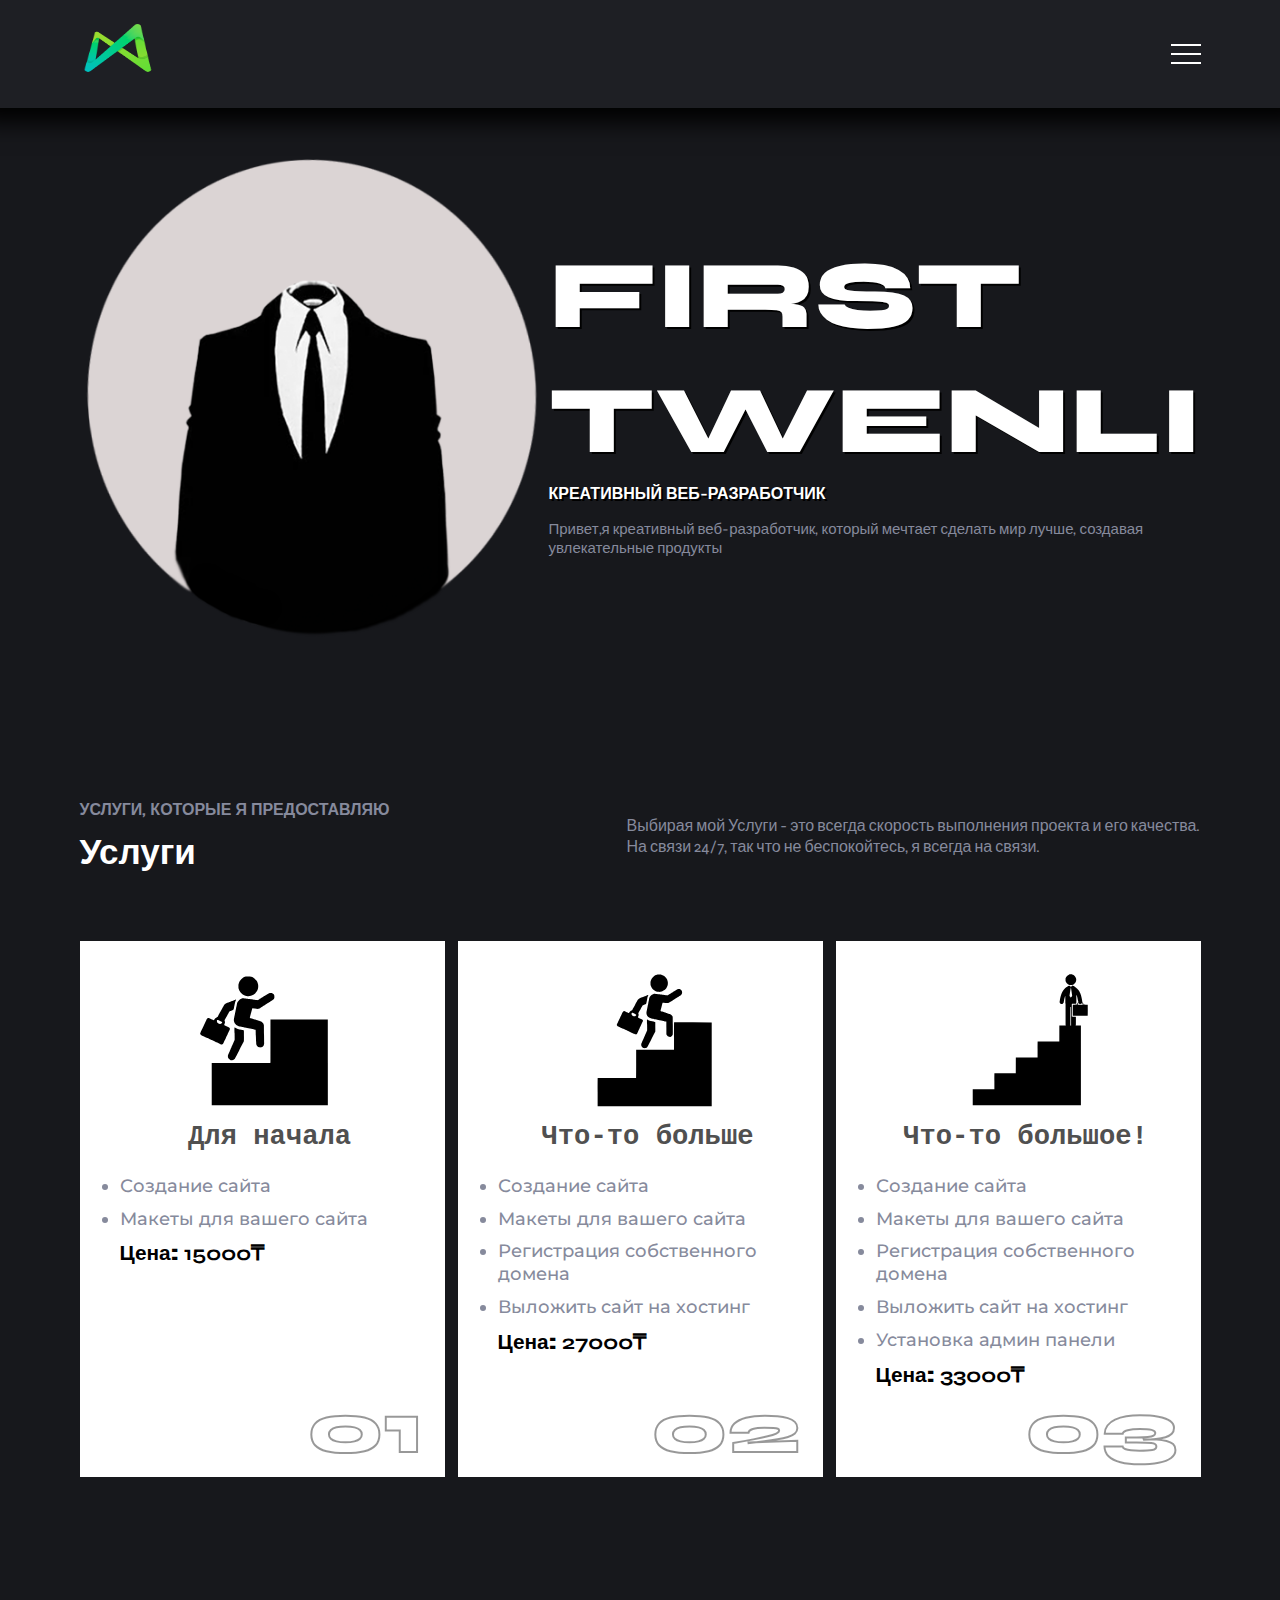
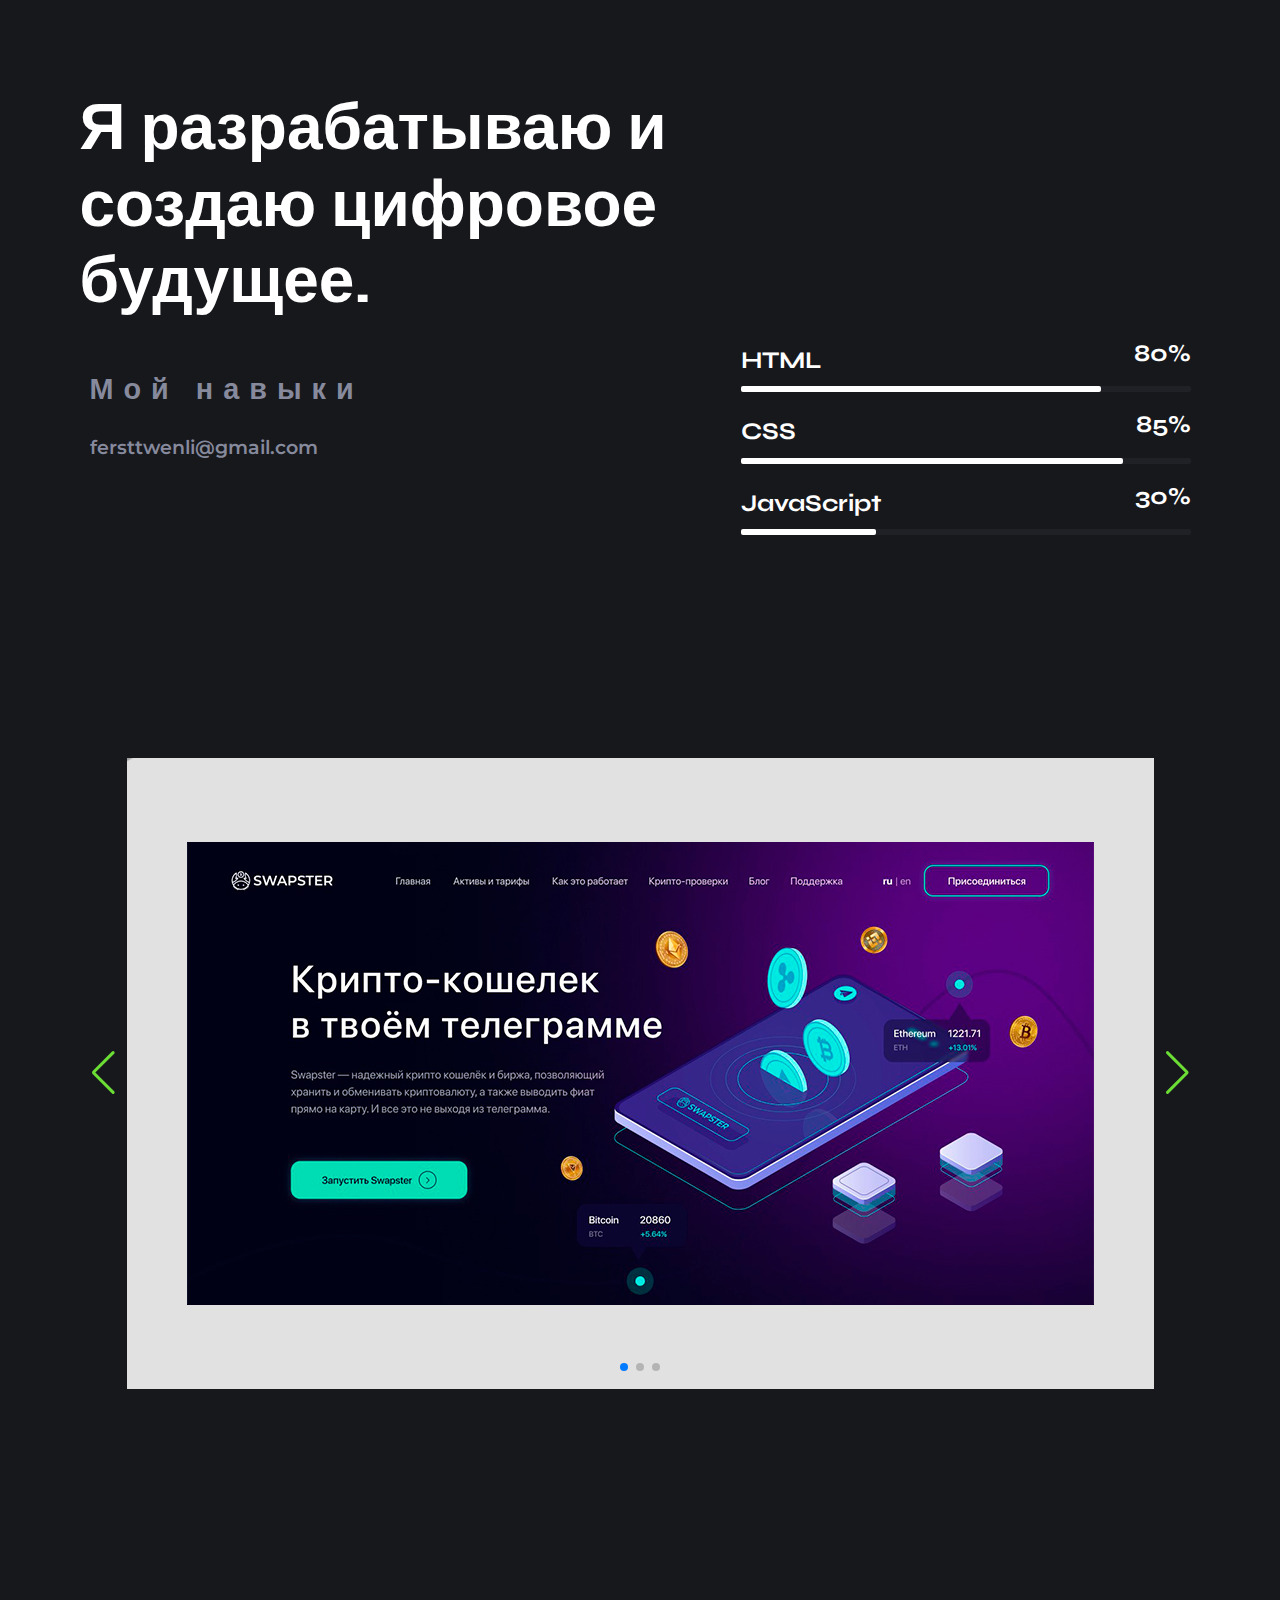
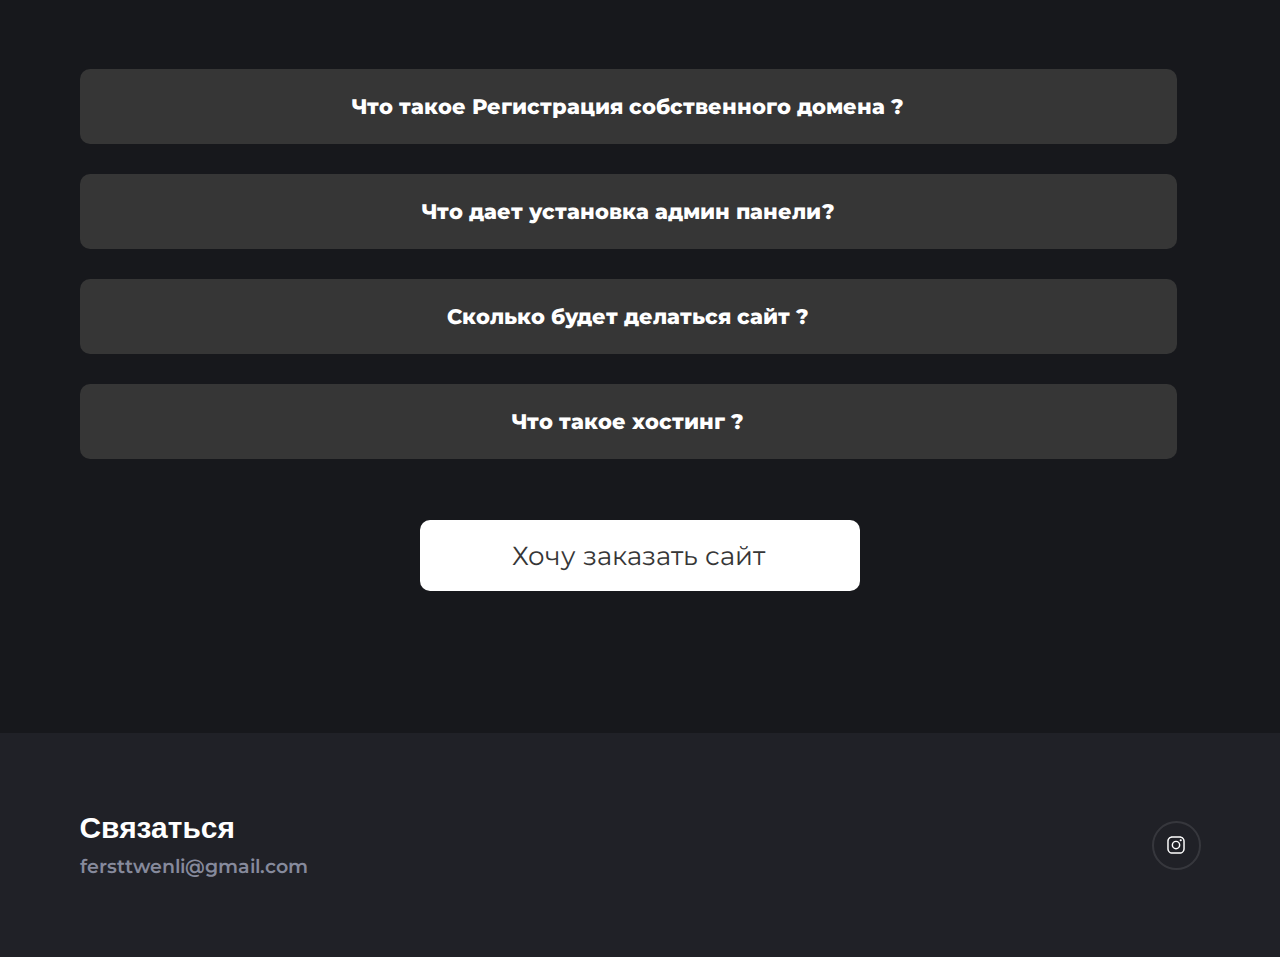
==== commit 2d44f0b5: "5.0" ====
--- a/index.html
+++ b/index.html
@@ -47,6 +47,9 @@
                         </li>
                         <li>
                             <a href="#vopros" class="header-link">Ответы на вопросы</a>
+                        </li>
+                        <li>
+                            <a href="forma.html" class="header-link">Заказать сайт</a>
                         </li>
                     </ul>
                 </div>
@@ -502,9 +505,15 @@
 
             <div class="accordion"><p>Что такое хостинг ?</p></div>
             <div class="content"><p>Хостинг - услуга , позволяющая размещать страницы вашего сайта на сервере. Чтобы на ваш сайт смогли зайти, вам нужен сервер, который будет работать 24 часа в сутки без перебоев.</p></div>
-        </div>
+            <div class="form-link">
+                <a href="forma.html" class="section-form-link">Хочу заказать сайт</a>
+            </div>
+        </div>
+         
         </div>
     </section>
+
+
     <footer class="footer">
         <div class="container">
           <div class="block_footer">
@@ -514,14 +523,18 @@
             </div>
 
             <div class="footer-list">
-               <a href="forma.html" target="_blank" class="social-link"> <svg xmlns="http://www.w3.org/2000/svg" width="20" height="20" class="icon-footer-inst" viewBox="0 0 512 512"><title>Logo Instagram</title><path d="M349.33 69.33a93.62 93.62 0 0193.34 93.34v186.66a93.62 93.62 0 01-93.34 93.34H162.67a93.62 93.62 0 01-93.34-93.34V162.67a93.62 93.62 0 0193.34-93.34h186.66m0-37.33H162.67C90.8 32 32 90.8 32 162.67v186.66C32 421.2 90.8 480 162.67 480h186.66C421.2 480 480 421.2 480 349.33V162.67C480 90.8 421.2 32 349.33 32z"></path><path d="M377.33 162.67a28 28 0 1128-28 27.94 27.94 0 01-28 28zM256 181.33A74.67 74.67 0 11181.33 256 74.75 74.75 0 01256 181.33m0-37.33a112 112 0 10112 112 112 112 0 00-112-112z"></path></svg></a>
+                
+               <a href="https://www.instagram.com/firsttwenli/" target="_blank" class="social-link"> <svg xmlns="http://www.w3.org/2000/svg" width="20" height="20" class="icon-footer-inst" viewBox="0 0 512 512"><title>Logo Instagram</title><path d="M349.33 69.33a93.62 93.62 0 0193.34 93.34v186.66a93.62 93.62 0 01-93.34 93.34H162.67a93.62 93.62 0 01-93.34-93.34V162.67a93.62 93.62 0 0193.34-93.34h186.66m0-37.33H162.67C90.8 32 32 90.8 32 162.67v186.66C32 421.2 90.8 480 162.67 480h186.66C421.2 480 480 421.2 480 349.33V162.67C480 90.8 421.2 32 349.33 32z"></path><path d="M377.33 162.67a28 28 0 1128-28 27.94 27.94 0 01-28 28zM256 181.33A74.67 74.67 0 11181.33 256 74.75 74.75 0 01256 181.33m0-37.33a112 112 0 10112 112 112 112 0 00-112-112z"></path></svg></a>
             </div>
           </div>
         </div>
     </footer>
+
+
+    <script src="https://cdn.jsdelivr.net/npm/swiper@8/swiper-bundle.min.js"></script>
     <script src="src/js/main.js"></script>
+    <script src="src/js/swiper.js"></script>
     <script src="https://ajax.googleapis.com/ajax/libs/jquery/3.5.1/jquery.min.js"></script>
-    <script src="https://cdn.jsdelivr.net/npm/swiper@8/swiper-bundle.min.js"></script>
 
   <!-- Google tag (gtag.js) -->
             <script async src="https://www.googletagmanager.com/gtag/js?id=G-GJ03NZZJ8E"></script>
@@ -533,8 +546,10 @@
             gtag('config', 'G-GJ03NZZJ8E');
             </script>
 
-    <script>
-    (function(w,d,u){
+     
+
+   <script>
+     (function(w,d,u){
             var s=d.createElement('script');s.async=true;s.src=u+'?'+(Date.now()/60000|0);
             var h=d.getElementsByTagName('script')[0];h.parentNode.insertBefore(s,h);
     })(window,document,'https://cdn-ru.bitrix24.ru/b24682464/crm/site_button/loader_1_ww2j4a.js');
--- a/src/css/main.css
+++ b/src/css/main.css
@@ -193,9 +193,7 @@
     bottom: 9px;
 }
 
-.header-burger.active::before {
-
-}
+
 /* MAIN */ 
 
 .main {
@@ -598,7 +596,7 @@
 }
 
 .section-reviews {
-    padding: 250px 10px 200px 10px;
+    padding: 250px 10px 160px 10px;
 }
 
 .accordion {
@@ -640,7 +638,6 @@
 /* footer */ 
 
 .footer {
-    padding: 0 10px 0 10px;
     padding-block: 76px;
     background-color: hsl(231deg 10% 14%);
 }
@@ -709,6 +706,30 @@
   }
 
 
+/* FORM */ 
+
+.form-link {
+    text-align: center;
+    margin-top: 80px;
+}
+
+.section-form-link {
+    padding: 20px 95px 20px 92px;
+    margin-top: 50px;
+    font-family: 'Montserrat', sans-serif;
+    color: #363636;
+    background-color: white;
+    border-radius: 10px;
+}
+
+.section-form-link:hover {
+    transition: all 0.4s ease;
+    color: rgb(196, 255, 169);
+    background-color: #747474;
+}
+
+/* FORM */
+
 /* media */
 
 @media (max-width:1165px) {
@@ -730,10 +751,6 @@
 }
 
 @media (max-width:1125px) {
-   .service-block-link-card {
-
-   }
-
    .service-block-card {
      justify-content: space-evenly;
     }
@@ -830,7 +847,7 @@
 
  @media (max-width:770px) {
     .section-reviews {
-        padding: 180px 10px 180px;
+        padding: 180px 10px 130px;
     }
 
     .accordion p {
@@ -882,6 +899,14 @@
 
      .main-description {
         font-size: 10px;
+     }
+
+     .block_footer {
+        justify-content: revert;
+     }
+
+     .social-link {
+        margin-left: 50px;
      }
     
  }
@@ -1097,6 +1122,17 @@
         width: 59px;
         height: 42px;
 }
+
+    .section-form-link {
+        padding: 20px 60px 20px 60px;
+    } 
+    .block_footer {
+        justify-content: revert;
+     }
+
+     .social-link {
+        margin-left: 30px;
+     }
      }
 
 
@@ -1152,6 +1188,16 @@
         font-size: 10px;
     }
 
+    .section-form-link {
+        padding: 20px 40px 20px 40px;
+    } 
+    .block_footer {
+        justify-content: revert;
+     }
+
+     .social-link {
+        margin-left: 20px;
+     }
 
  }
 
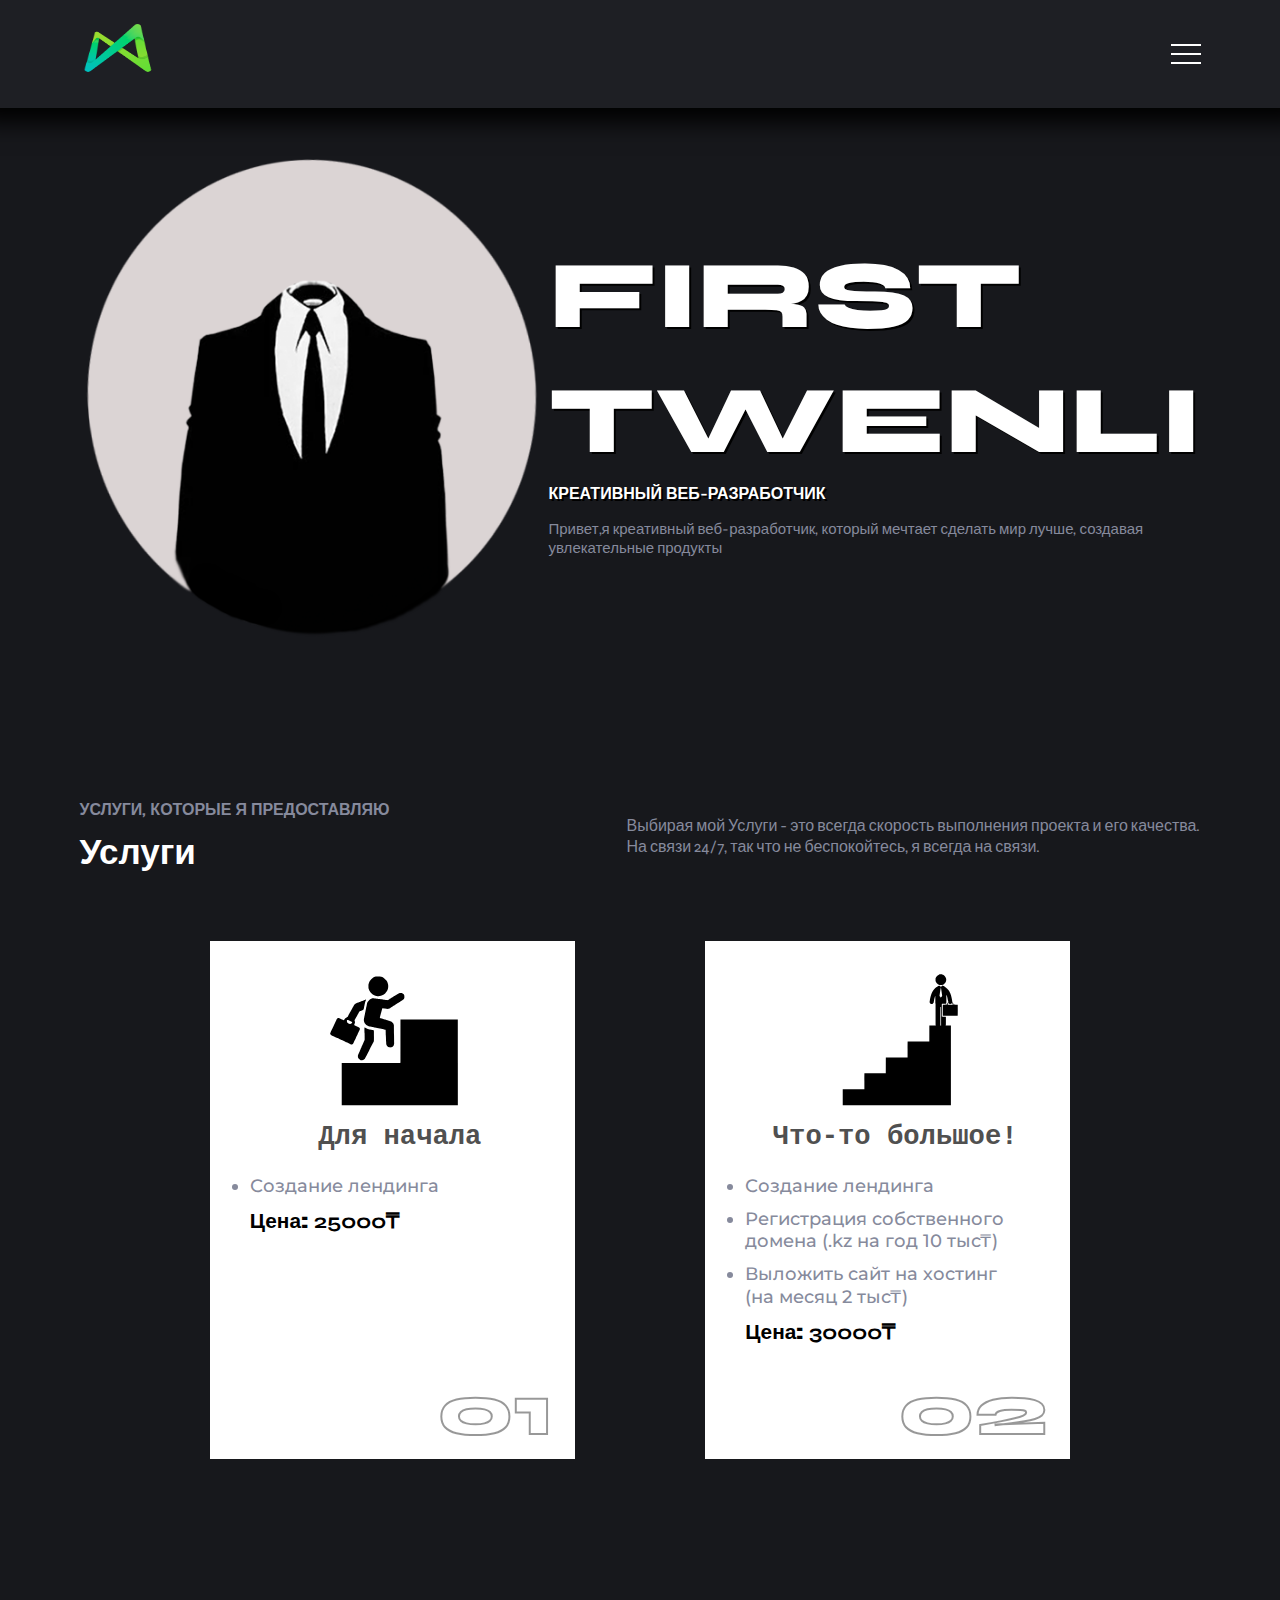
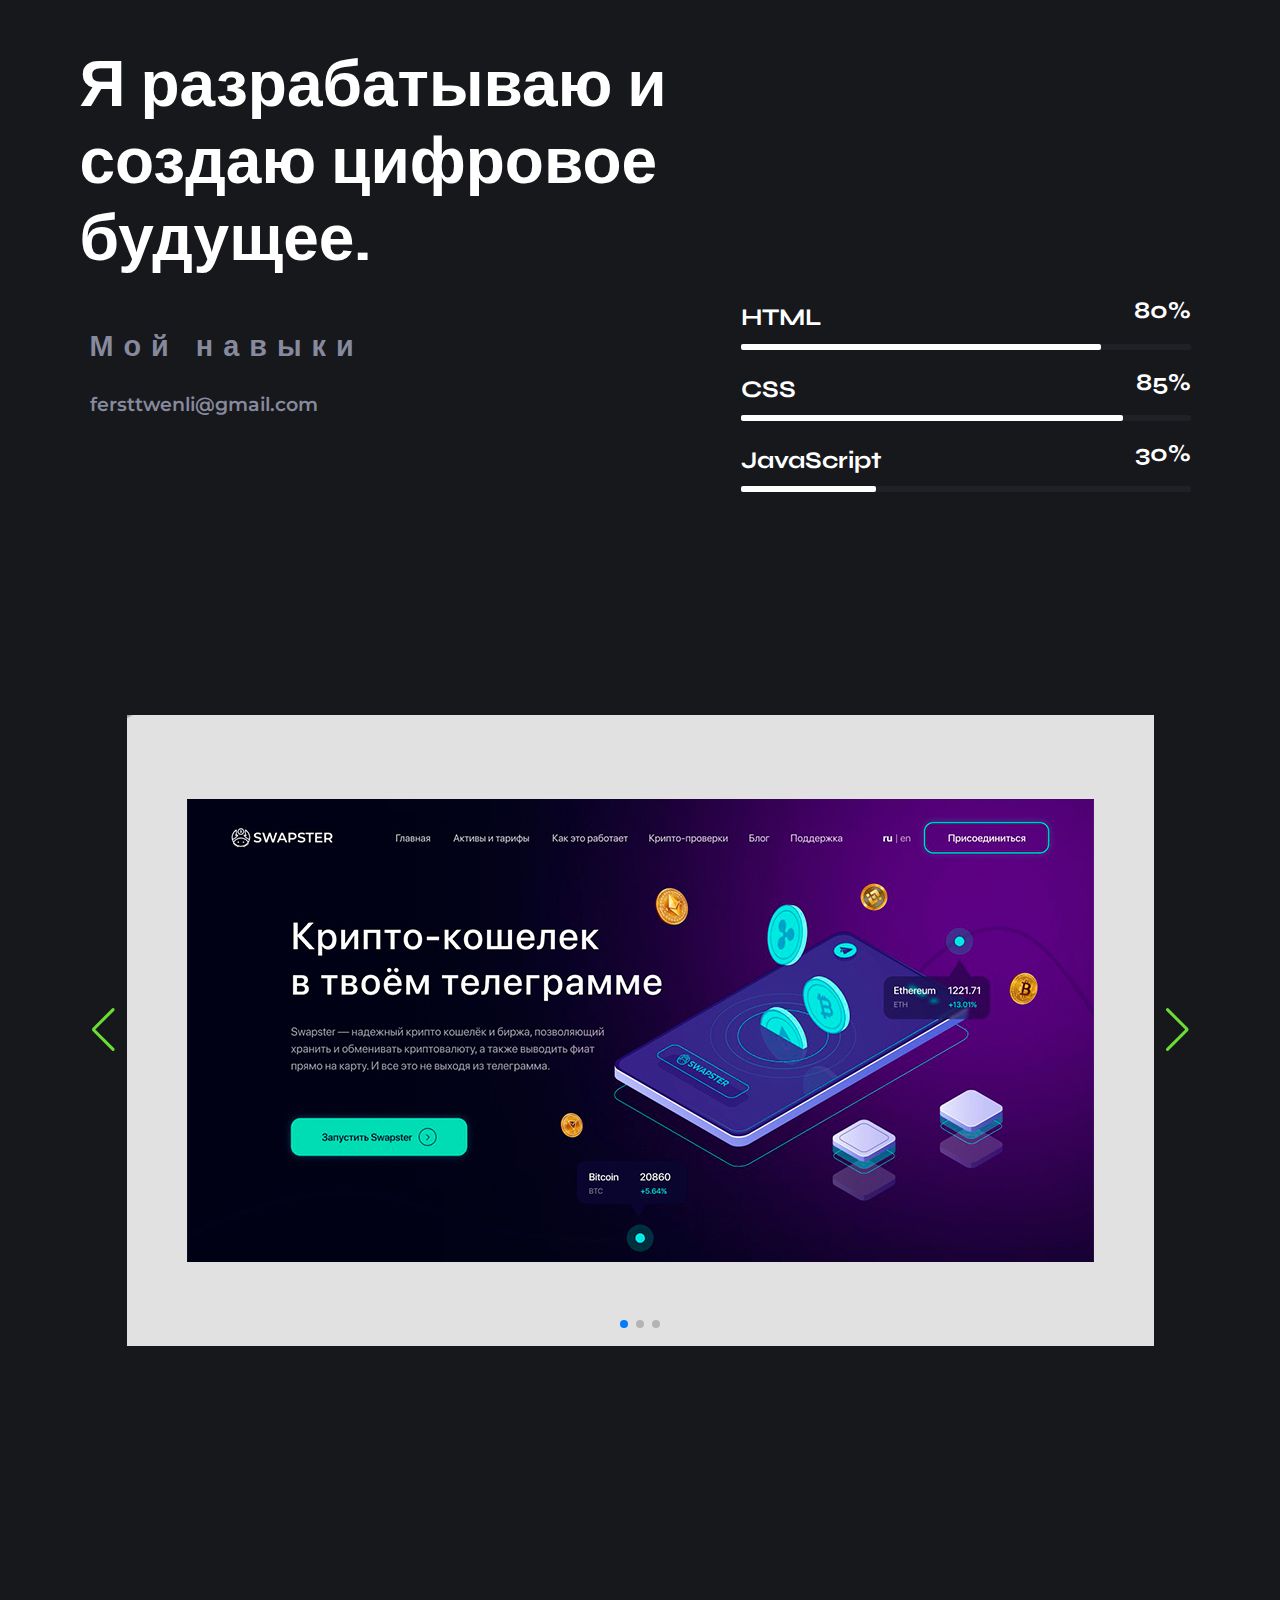
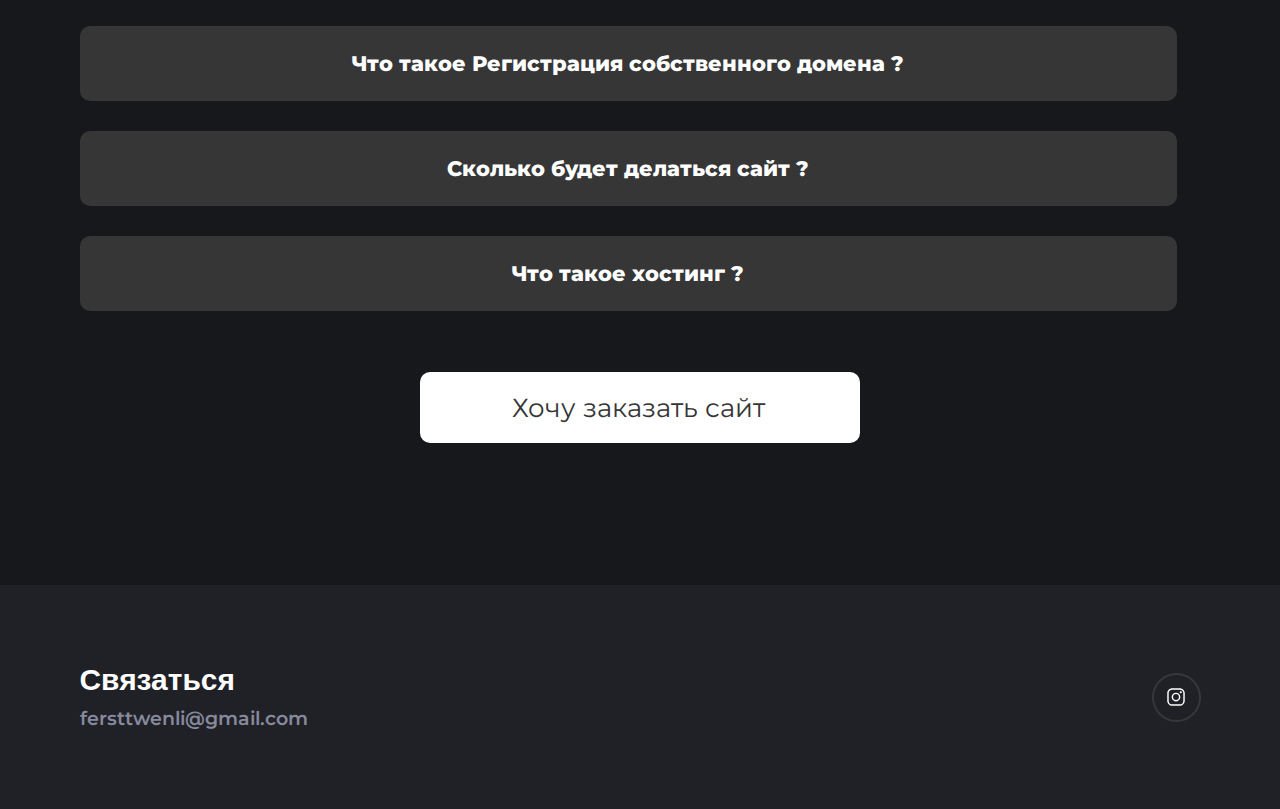
==== commit 1aa4ed84: "10.0" ====
--- a/index.html
+++ b/index.html
@@ -207,13 +207,12 @@
                            </div>
                            </div>
                             <ul>
-                             <li class="service-decription-card">Создание сайта</li>
-                             <li class="service-decription-card">Макеты для вашего сайта</li>
-                             <p class="service-price-card">Цена: <span class="service-price-s"> 15000&#8376;</span></p>
+                             <li class="service-decription-card">Создание лендинга</li>
+                             <p class="service-price-card">Цена: <span class="service-price-s">25000&#8376;</span></p>
                          </ul>
                          <span class="service-card-keys">01</span>
                          </div></a>
-                        <a class="service-block-link-card tve" href="#"><div class="product-card">
+                        <!-- <a class="service-block-link-card tve" href="#"><div class="product-card">
                             <div class="service-img-card-block ">
                                 <svg version="1.0" xmlns="http://www.w3.org/2000/svg"
                                 width="172" height="133" viewBox="0 0 3654.000000 2844.000000"
@@ -326,13 +325,12 @@
                             </div>
                             <ul>
                              <li class="service-decription-card">Создание сайта</li>
-                             <li class="service-decription-card">Макеты для вашего сайта</li>
-                             <li class="service-decription-card">Регистрация собственного домена</li>
-                             <li class="service-decription-card">Выложить сайт на хостинг</li>
-                             <p class="service-price-card">Цена: <span class="service-price-s">27000&#8376;</span></p>
+                             <li class="service-decription-card">Регистрация собственного домена (.kz на год 10 тыс&#8376;)</li>
+                             <li class="service-decription-card">Выложить сайт на хостинг (на месяц 2 тыс&#8376;)</li>
+                             <p class="service-price-card">Цена: <span class="service-price-s">40000&#8376;</span></p>
                          </ul>
                          <span class="service-card-keys">02</span>
-                         </div></a>
+                         </div></a> -->
 
                         <a class="service-block-link-card tre" href="#">
                             <div class="product-card">
@@ -400,14 +398,12 @@
                                 <h2 class="title_card">Что-то большое!</h2>
                             </div>
                            <ul>
-                               <li class="service-decription-card">Создание сайта</li>
-                               <li class="service-decription-card">Макеты для вашего сайта</li>
-                               <li class="service-decription-card">Регистрация собственного домена</li>
-                               <li class="service-decription-card">Выложить сайт на хостинг</li>
-                               <li class="service-decription-card">Установка админ панели</li>
-                               <p class="service-price-card">Цена: <span class="service-price-s">33000&#8376;</span></p>
+                               <li class="service-decription-card">Создание лендинга</li>
+                               <li class="service-decription-card">Регистрация собственного домена (.kz на год 10 тыс&#8376;)</li>
+                               <li class="service-decription-card">Выложить сайт на хостинг (на месяц 2 тыс&#8376;)</li>
+                               <p class="service-price-card">Цена: <span class="service-price-s">30000&#8376;</span></p>
                            </ul>
-                           <span class="service-card-keys">03</span>
+                           <span class="service-card-keys">02</span>
                            </div></a>
                     </div>
 
@@ -497,8 +493,7 @@
             <div class="accordion"><p>Что такое Регистрация собственного домена ?</p></div>
             <div class="content"><p>Регистрация домена — это не покупка доменного имени насовсем, а, по сути, его аренда на определённый срок (минимальный срок регистрации — 1 год). После регистрации домена на свои данные вы получаете его во временное управление, то есть становитесь администратором домена. Вы можете создать на домене сайт или почту, выставить на продажу или продлить его регистрацию.</p></div>
             
-            <div class="accordion"><p>Что дает установка админ панели?</p></div>
-            <div class="content"><p>Админка - это панель управления сайтом, с которой может работать любой пользователь, не имеющий навыков программирования.</p></div>
+            
 
             <div class="accordion"><p>Сколько будет делаться сайт ?</p></div>
             <div class="content"><p>В зависимости от сложности макета.</p></div>
--- a/src/css/main.css
+++ b/src/css/main.css
@@ -333,7 +333,7 @@
 .service-block-card {
     display: flex;
     flex-wrap: wrap;
-    justify-content: space-between;
+    justify-content: space-evenly;
 }
 
 .service-img-card {
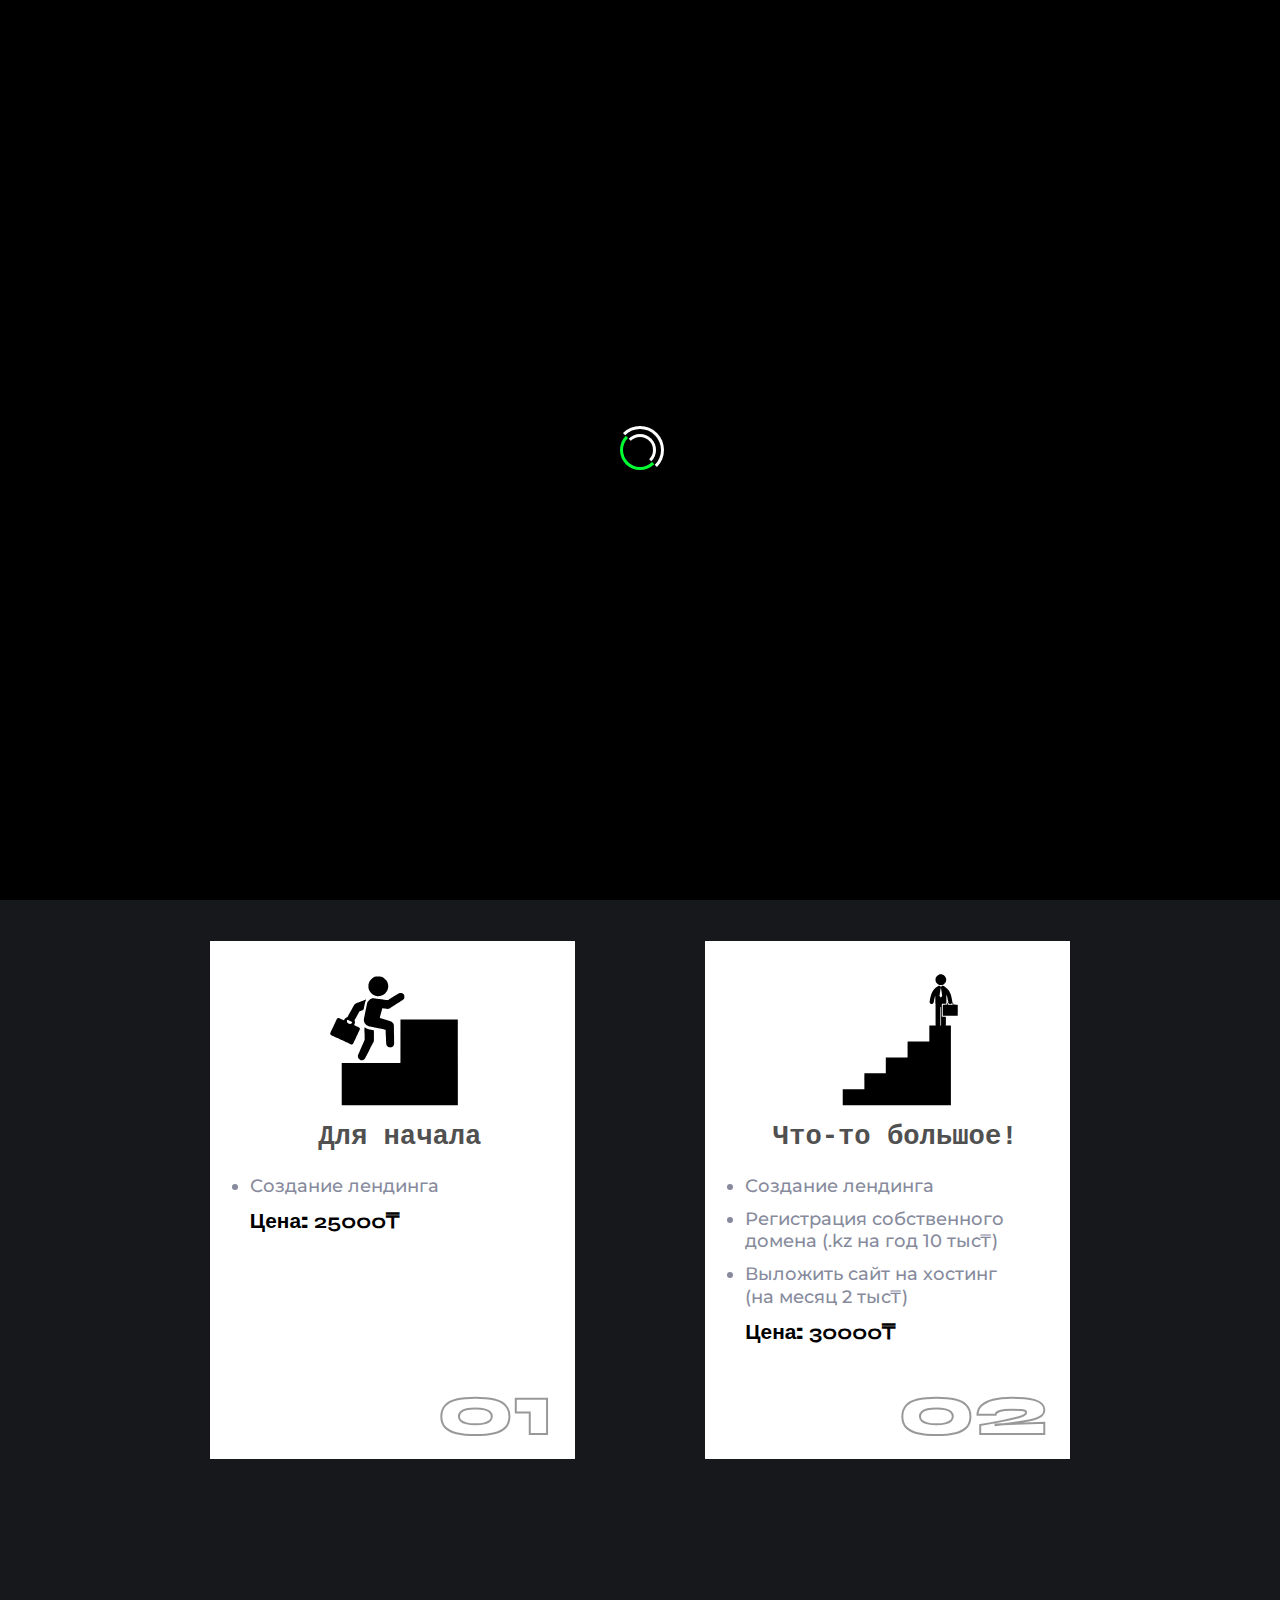
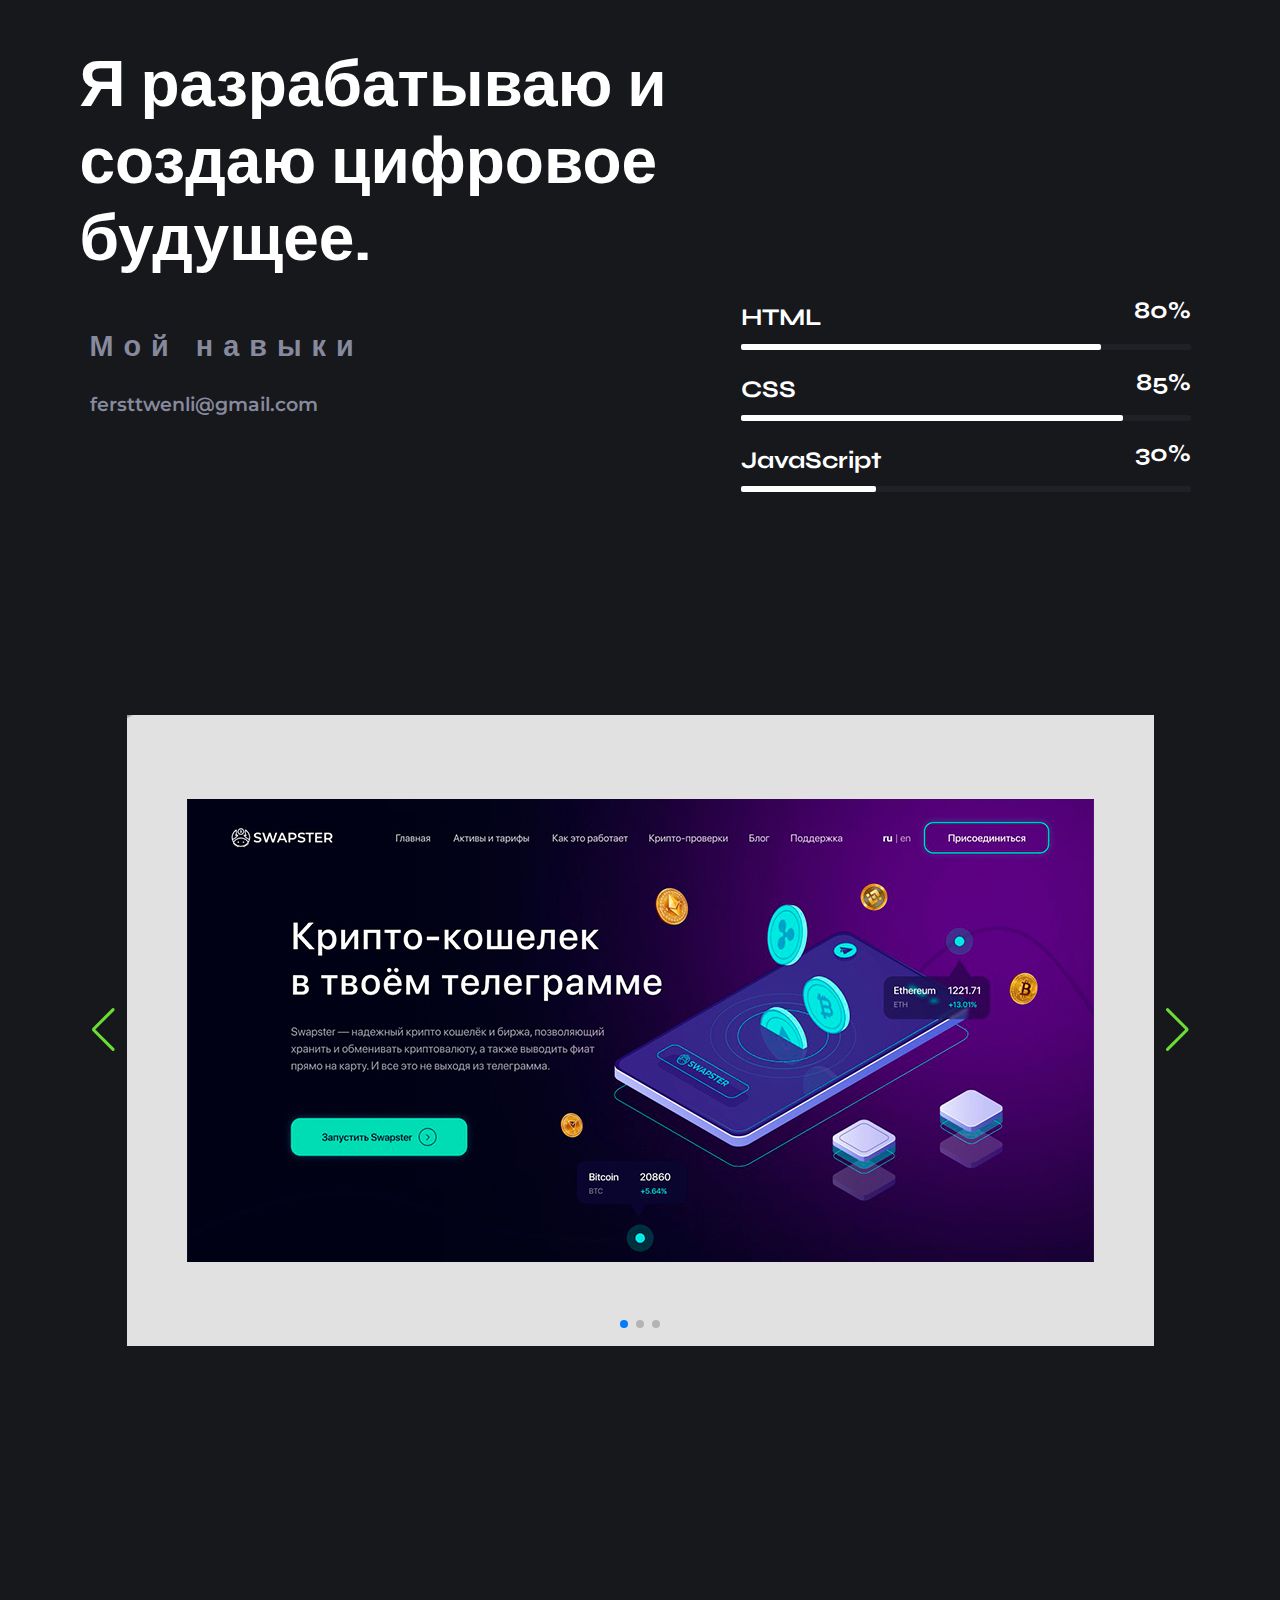
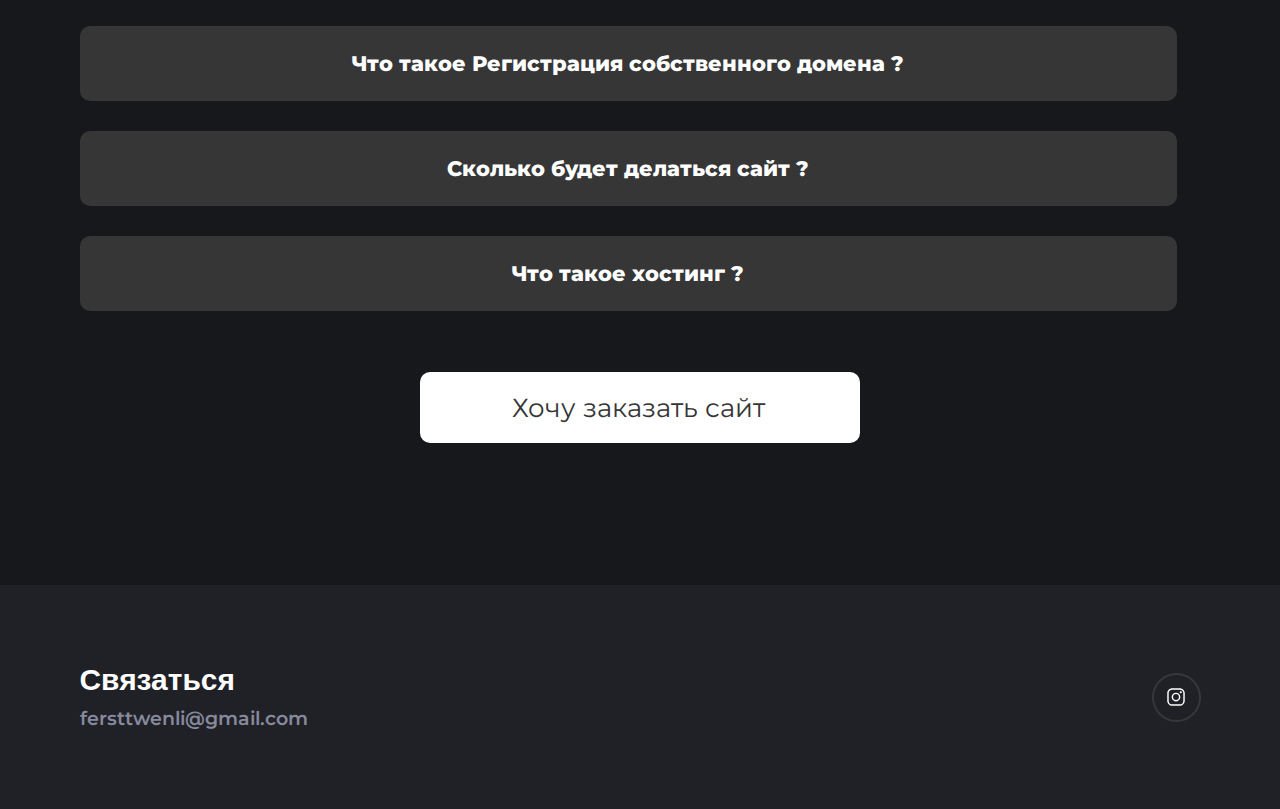
==== commit ea9ce865: "32" ====
--- a/index.html
+++ b/index.html
@@ -4,8 +4,8 @@
     <meta charset="UTF-8">
     <meta http-equiv="X-UA-Compatible" content="IE=edge">
     <meta name="viewport" content="width=device-width, initial-scale=1.0">
-    <meta name="title" content="Максим - Frontend Developer">
-    <meta name="description" content="Мое портфолио и что я умею.">
+    <meta name="title" content="FirstTwenli">
+    <meta name="description" content="Услуги FirstTwenli">
     <link rel="shortcut icon" href="src/img/logo-icon.png" type="image/x-icon">
     <link rel="preconnect" href="https://fonts.googleapis.com">
     <link rel="preconnect" href="https://fonts.gstatic.com" crossorigin>
@@ -18,7 +18,10 @@
 
     <title>FirstTwenli</title>
 </head>
-<body>
+<body class="hidden">
+    <div class="preloader active-preloader" id="preloader">
+        <span class="loader"></span>
+    </div>
     <header class="header">
         <div class="container">
             <div class="header-body">
@@ -83,7 +86,7 @@
             <section class="card">
                 <div class="container">
                     <div class="service-block-card">
-                        <a class="service-block-link-card" href="#"><div class="product-card">
+                        <a class="service-block-link-card" href="forma.html"><div class="product-card">
                             <div class="service-img-card-block">
                                 <svg  version="1.0" xmlns="http://www.w3.org/2000/svg"
                                 width="172" height="133" viewBox="0 0 3654.000000 2844.000000"
@@ -332,7 +335,7 @@
                          <span class="service-card-keys">02</span>
                          </div></a> -->
 
-                        <a class="service-block-link-card tre" href="#">
+                        <a class="service-block-link-card tre" href="forma.html">
                             <div class="product-card">
                             <div class="service-img-card-block">
                                 <svg version="1.0" xmlns="http://www.w3.org/2000/svg"
--- a/src/css/main.css
+++ b/src/css/main.css
@@ -39,6 +39,74 @@
 
 
 /* NULL */ 
+
+
+.preloader {
+    align-items: center;
+    background-color: rgb(0, 0, 0);
+    display: flex;
+    justify-content: center;
+    height: 100%;
+    width: 100%;
+    position: fixed;
+    z-index: 20;
+    overflow-x: hidden;
+}
+
+
+.loader {
+    width: 48px;
+    height: 48px;
+    border-radius: 50%;
+    display: inline-block;
+    position: relative;
+    border: 3px solid;
+    border-color: #FFF #FFF transparent transparent;
+    box-sizing: border-box;
+    animation: rotation 1s linear infinite;
+  }
+  .loader::after,
+  .loader::before {
+    content: '';  
+    box-sizing: border-box;
+    position: absolute;
+    left: 0;
+    right: 0;
+    top: 0;
+    bottom: 0;
+    margin: auto;
+    border: 3px solid;
+    border-color: transparent transparent #00ff33 #00ff33;
+    width: 40px;
+    height: 40px;
+    border-radius: 50%;
+    box-sizing: border-box;
+    animation: rotationBack 0.5s linear infinite;
+    transform-origin: center center;
+  }
+  .loader::before {
+    width: 32px;
+    height: 32px;
+    border-color: #FFF #FFF transparent transparent;
+    animation: rotation 1.5s linear infinite;
+  }
+      
+  @keyframes rotation {
+    0% {
+      transform: rotate(0deg);
+    }
+    100% {
+      transform: rotate(360deg);
+    }
+  } 
+  @keyframes rotationBack {
+    0% {
+      transform: rotate(0deg);
+    }
+    100% {
+      transform: rotate(-360deg);
+    }
+  }
 
 
 /* Services */ 
@@ -1186,6 +1254,7 @@
 
      .service-decription {
         font-size: 10px;
+        text-decoration: none;
     }
 
     .section-form-link {
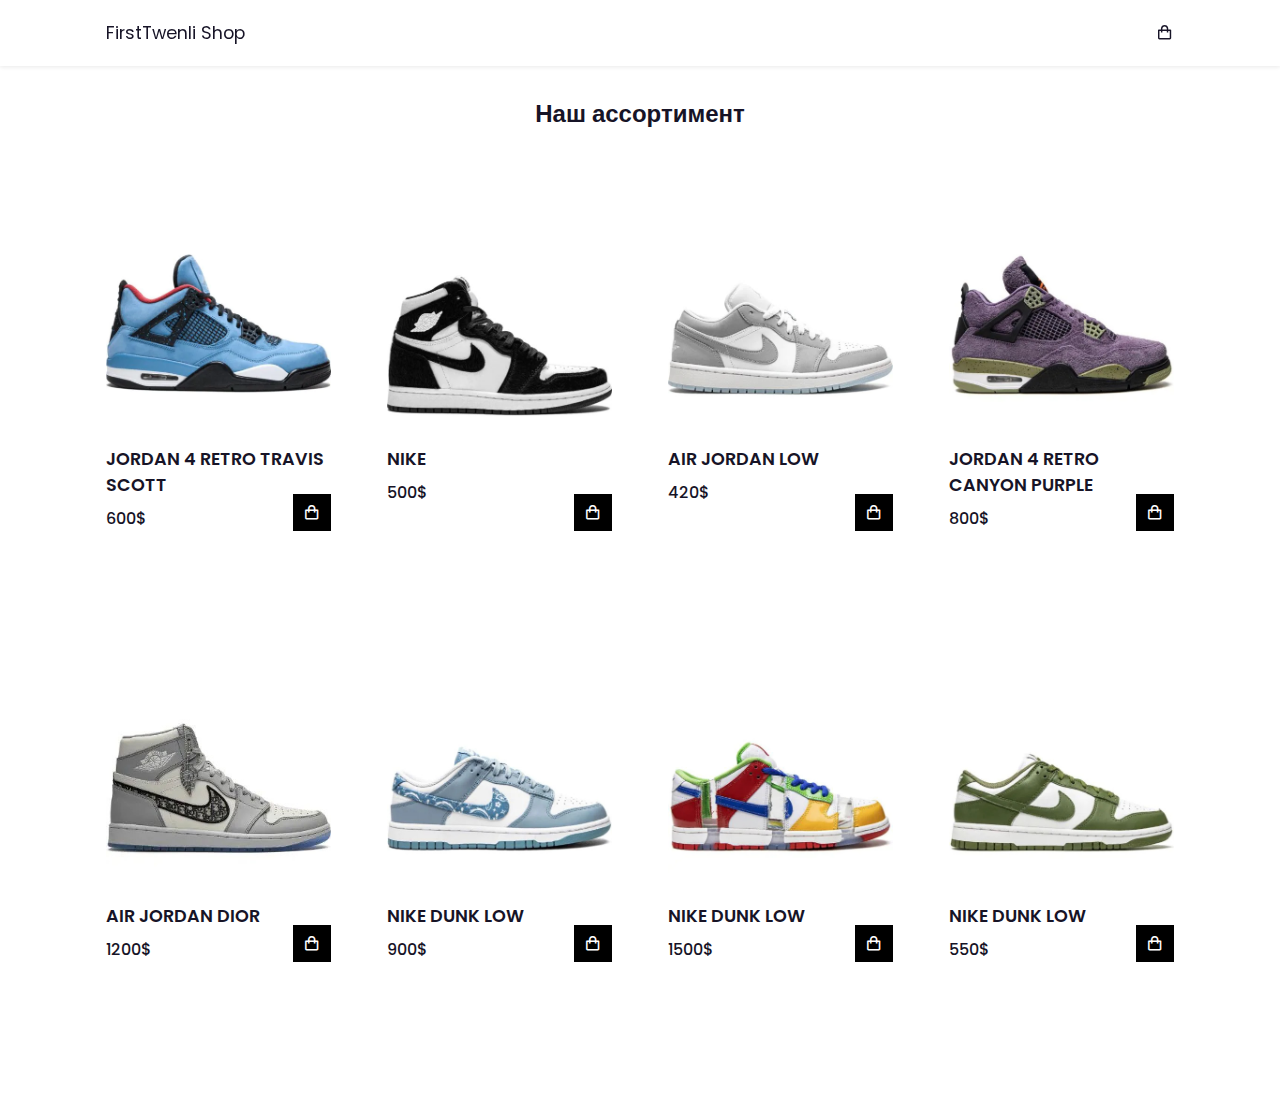
==== commit d2c4146e: "1" ====
--- a/index.html
+++ b/index.html
@@ -1,557 +1,94 @@
 <!DOCTYPE html>
-<html lang="ru">
+<html lang="en">
 <head>
     <meta charset="UTF-8">
     <meta http-equiv="X-UA-Compatible" content="IE=edge">
     <meta name="viewport" content="width=device-width, initial-scale=1.0">
-    <meta name="title" content="FirstTwenli">
-    <meta name="description" content="Услуги FirstTwenli">
-    <link rel="shortcut icon" href="src/img/logo-icon.png" type="image/x-icon">
-    <link rel="preconnect" href="https://fonts.googleapis.com">
-    <link rel="preconnect" href="https://fonts.gstatic.com" crossorigin>
-    <link rel="preconnect" href="https://fonts.googleapis.com">
-    <link rel="preconnect" href="https://fonts.gstatic.com" crossorigin>
-    <link rel="stylesheet"href="https://cdn.jsdelivr.net/npm/swiper@8/swiper-bundle.min.css"/>
-    <link href="https://fonts.googleapis.com/css2?family=Montserrat:wght@500&display=swap" rel="stylesheet">
-    <link href="https://fonts.googleapis.com/css2?family=Syne:wght@400;600;700;800&display=swap" rel="stylesheet">
-    <link rel="stylesheet" href="src/css/main.css " as="style" />
+    <title>FirstTwenli Shop</title>
+    <link rel="stylesheet" href="src/css/style.css">
+    <link href='https://unpkg.com/boxicons@2.1.4/css/boxicons.min.css' rel='stylesheet'>
 
-    <title>FirstTwenli</title>
 </head>
-<body class="hidden">
-    <div class="preloader active-preloader" id="preloader">
-        <span class="loader"></span>
-    </div>
-    <header class="header">
-        <div class="container">
-            <div class="header-body">
-                <a href="#" class="logo">
-                    <img class="header-logo" src="src/img/logo-icon.png"  width="170" height="40" alt="FirstTwenli">
-                </a>
-                <div class="header-burger">
-                    <span></span>
-                </div>
-                <div class="header-menu">
-                    <ul class="header-list">
-                        <li>
-                            <a href="#" class="header-link">Главная</a>
-                        </li>
-                        <li>
-                            <a href="#portfolio" class="header-link">Портфолио</a>
-                        </li>
-                        <li>
-                            <a href="#contact" class="header-link">Контакты</a>
-                        </li>
-                        <li>
-                            <a href="#services" class="header-link">Услуги</a>
-                        </li>
-                        <li>
-                            <a href="#skills" class="header-link">Навыки</a>
-                        </li>
-                        <li>
-                            <a href="#vopros" class="header-link">Ответы на вопросы</a>
-                        </li>
-                        <li>
-                            <a href="forma.html" class="header-link">Заказать сайт</a>
-                        </li>
-                    </ul>
-                </div>
-                
-            </div>
+<body>
+    <header>
+        <div class="nav container">
+            <a href="#" class="logo">FirstTwenli Shop</a>
+            <i class='bx bx-shopping-bag' id="cart-icon"></i>
         </div>
     </header>
-    <main class="main">
-        <div class="container">
-            <div class="block_content">
-                <div class="img_me">
-                    <img class="main-img" src="src/img/me.png" alt="">
-                </div>
-                <div class="main-name">
-                    <h1 class="main-name-title">First<br>Twenli</h1>
-                    <p class="main-pre-title">КРЕАТИВНЫЙ ВЕБ-РАЗРАБОТЧИК</p>
-                    <p class="main-description">Привет,я креативный веб-разработчик, который мечтает сделать мир лучше, создавая увлекательные продукты</p>
+    <section class="shop container">
+        <h2 class="section-title">Наш ассортимент</h2>
+        <div class="shop-content">
+            <div class="product-box">
+                <img src="src/img/1.webp" class="product-img" alt="">
+                <h2 class="product-title">Jordan 4 Retro Travis Scott</h2>
+                <span class="price">600$</span>
+                <i class='bx bx-shopping-bag add-cart' id="cart-icon"></i>
+                <div class="cart">
+                    <h2 class="cart-title">Ваша корзина</h2>
+
+                    <div class="cart-content">
+                       
+                    </div>
+                   <div class="total">
+                    <div class="total-title">Всего</div>
+                        <div class="total-price">$0</div>
+                   </div>
+                   <button type="button" class="btn-buy">Купить</button>
+                   <i class='bx bx-x'  id="close-cart"></i>
                 </div>
             </div>
-        </div>
-    </main>
-    <section class="service" >
-        <div class="container">
-            <div class="service-description">
-                <div class="service-title-text">
-                    <p class="sirvece-pre-title"> <a name="services">УСЛУГИ, КОТОРЫЕ Я ПРЕДОСТАВЛЯЮ </a></p>
-                    <p class="service-title">Услуги</p>
-                </div>
-                <p class="service-decription">Выбирая мой Услуги - это всегда скорость выполнения проекта и его качества. <br> На связи 24/7, так что не беспокойтесь, я всегда на связи.</p>
+
+            <div class="product-box">
+                <img src="src/img/2.jpg" class="product-img" alt="">
+                <h2 class="product-title">Nike</h2>
+                <span class="price">500$</span>
+                <i class='bx bx-shopping-bag add-cart' id="cart-icon"></i>
             </div>
-            <section class="card">
-                <div class="container">
-                    <div class="service-block-card">
-                        <a class="service-block-link-card" href="forma.html"><div class="product-card">
-                            <div class="service-img-card-block">
-                                <svg  version="1.0" xmlns="http://www.w3.org/2000/svg"
-                                width="172" height="133" viewBox="0 0 3654.000000 2844.000000"
-                                preserveAspectRatio="xMidYMid meet">
-                               
-                               <g class="service-img-card1" transform="translate(0.000000,2844.000000) scale(0.100000,-0.100000)"
-                               fill="#000000" stroke="none">
-                               <path d="M14800 27880 c-210 -55 -511 -195 -660 -308 -106 -79 -517 -496 -577
-                               -584 -67 -99 -199 -365 -224 -452 -11 -39 -27 -87 -34 -106 -8 -19 -28 -92
-                               -45 -163 l-31 -127 4 -338 4 -337 30 -110 c17 -60 35 -121 41 -135 6 -14 20
-                               -56 31 -95 45 -157 229 -486 359 -642 124 -149 307 -317 457 -418 100 -68 354
-                               -205 381 -205 8 0 22 -4 32 -9 44 -24 264 -88 397 -117 317 -67 612 -54 935
-                               43 234 69 357 121 499 210 235 148 284 186 447 348 126 126 178 187 245 285
-                               158 232 273 495 324 740 41 193 44 227 45 463 0 227 -1 243 -30 375 -31 144
-                               -47 201 -87 317 -14 39 -29 86 -35 105 -28 101 -122 273 -230 425 -62 87 -409
-                               431 -504 501 -183 133 -355 221 -571 293 -252 84 -230 81 -667 80 l-391 -1
-                               -145 -38z"/>
-                               <path d="M19915 24393 c-117 -25 -303 -122 -510 -266 -116 -81 -349 -227 -361
-                               -227 -3 0 -38 -22 -77 -48 -40 -27 -119 -79 -177 -116 -58 -38 -177 -115 -265
-                               -173 -88 -58 -203 -130 -255 -161 -52 -30 -158 -96 -235 -147 -162 -106 -301
-                               -196 -326 -210 -9 -5 -48 -28 -85 -50 -38 -21 -97 -58 -131 -82 -35 -23 -80
-                               -47 -100 -52 -59 -17 -151 -13 -254 10 -52 11 -164 27 -249 35 -85 7 -182 21
-                               -215 29 -33 8 -114 19 -180 24 -66 5 -165 18 -220 30 -55 11 -149 23 -210 26
-                               -60 4 -164 18 -230 31 -66 13 -181 28 -255 33 -74 5 -180 18 -235 29 -55 11
-                               -141 23 -191 26 -50 3 -137 14 -195 25 -57 11 -172 25 -256 30 -83 6 -163 15
-                               -179 21 -43 17 -220 27 -329 19 -105 -8 -186 -26 -350 -79 -196 -64 -294 -131
-                               -518 -354 -227 -227 -273 -296 -350 -523 -49 -144 -80 -275 -97 -408 -6 -49
-                               -17 -115 -25 -145 -25 -97 -73 -312 -91 -410 -9 -52 -22 -111 -29 -130 -7 -19
-                               -15 -69 -19 -110 -6 -67 -21 -139 -86 -420 -11 -47 -27 -128 -36 -180 -8 -52
-                               -22 -115 -29 -140 -8 -25 -19 -76 -24 -115 -6 -38 -17 -99 -26 -135 -8 -36
-                               -22 -105 -29 -155 -8 -49 -26 -137 -39 -195 -14 -58 -29 -132 -35 -165 -19
-                               -111 -71 -370 -81 -404 -6 -19 -15 -69 -21 -112 -6 -43 -20 -114 -32 -156 -18
-                               -68 -21 -105 -21 -293 l0 -215 35 -100 c105 -298 129 -349 207 -447 77 -96
-                               277 -297 369 -370 137 -108 405 -219 583 -239 42 -5 106 -18 142 -29 36 -11
-                               101 -25 144 -30 43 -6 103 -17 133 -26 30 -9 82 -21 115 -26 33 -5 98 -19 145
-                               -30 47 -11 126 -28 175 -38 50 -10 117 -25 150 -34 32 -9 78 -16 101 -16 46 0
-                               161 -22 233 -45 25 -8 73 -19 106 -26 33 -6 81 -17 108 -25 26 -8 80 -19 120
-                               -24 39 -5 97 -16 127 -25 30 -9 105 -22 165 -31 61 -8 130 -21 155 -29 25 -7
-                               92 -21 150 -30 58 -9 125 -22 150 -30 25 -8 79 -19 120 -24 41 -6 100 -18 130
-                               -27 30 -9 82 -20 115 -26 33 -5 110 -20 170 -33 61 -13 133 -27 160 -31 71 -8
-                               264 -53 302 -69 24 -11 34 -23 42 -52 5 -21 12 -265 15 -543 5 -408 9 -517 22
-                               -565 11 -44 18 -150 25 -395 16 -609 29 -904 39 -945 6 -22 15 -157 19 -300 8
-                               -241 11 -267 36 -355 57 -193 146 -325 320 -475 37 -32 177 -104 265 -136 60
-                               -22 80 -24 240 -24 165 1 179 2 240 27 151 61 229 108 327 198 51 47 163 179
-                               163 192 0 4 11 32 25 61 26 53 59 154 77 239 14 65 -8 2114 -23 2183 -8 34
-                               -14 336 -18 955 l-7 905 -32 107 c-59 195 -102 267 -241 411 -121 125 -313
-                               258 -451 314 -41 17 -129 47 -195 68 -66 21 -142 46 -170 56 -96 35 -181 61
-                               -275 84 -52 12 -108 28 -125 35 -16 7 -59 21 -95 31 -78 22 -212 65 -260 84
-                               -19 8 -89 30 -155 50 -66 20 -145 45 -175 55 -30 10 -89 26 -130 35 -41 9 -87
-                               23 -103 30 -15 8 -53 21 -85 30 -31 9 -79 24 -107 34 -27 10 -97 33 -155 51
-                               -173 54 -193 62 -217 88 -31 34 -30 81 6 217 59 220 72 271 85 335 8 36 23 92
-                               34 125 18 53 41 136 112 405 11 41 23 91 26 110 6 34 25 105 79 300 14 52 32
-                               122 39 155 20 91 75 296 87 327 6 15 22 34 35 43 34 22 161 19 270 -6 49 -11
-                               148 -24 219 -29 72 -4 187 -20 257 -34 110 -23 152 -26 315 -26 158 0 198 3
-                               262 21 89 24 301 128 394 193 35 25 68 46 72 46 5 0 31 17 59 38 28 21 101 68
-                               162 104 61 36 140 86 176 110 36 23 103 67 149 97 46 29 113 73 149 97 36 24
-                               98 63 138 86 104 61 280 174 542 349 47 31 121 77 165 102 78 44 160 96 280
-                               177 134 90 227 150 311 200 254 152 504 323 568 388 93 95 159 206 206 343 20
-                               62 22 80 17 270 -4 200 -5 206 -35 282 -44 113 -87 181 -165 259 -58 58 -176
-                               144 -256 187 -12 7 -67 25 -124 41 -94 28 -114 30 -252 29 -82 -1 -159 -3
-                               -170 -6z"/>
-                               <path d="M12580 22936 c-157 -62 -215 -84 -290 -111 -41 -15 -145 -54 -230
-                               -87 -85 -33 -180 -69 -210 -80 -30 -12 -77 -31 -105 -44 -55 -25 -162 -64
-                               -271 -99 -39 -12 -113 -41 -165 -63 -123 -52 -306 -124 -450 -177 -132 -48
-                               -325 -142 -414 -200 -70 -46 -213 -186 -272 -265 -23 -30 -79 -127 -124 -215
-                               -45 -88 -112 -209 -149 -270 -36 -60 -101 -177 -143 -258 -43 -81 -113 -207
-                               -156 -280 -43 -73 -111 -195 -151 -272 -40 -77 -106 -194 -145 -260 -40 -66
-                               -105 -183 -145 -260 -40 -77 -97 -180 -128 -230 -30 -49 -76 -130 -102 -180
-                               -179 -340 -185 -349 -282 -381 -141 -46 -225 -100 -355 -231 -73 -74 -109
-                               -125 -197 -286 -41 -74 -58 -96 -88 -110 -36 -17 -41 -18 -93 -2 -31 9 -100
-                               36 -153 62 -53 25 -124 56 -158 68 -63 25 -174 76 -454 213 -228 111 -258 122
-                               -338 122 -87 0 -153 -30 -232 -105 -76 -73 -138 -167 -189 -286 -23 -53 -41
-                               -99 -41 -103 0 -6 -58 -127 -230 -481 -96 -196 -161 -341 -175 -385 -4 -14
-                               -58 -128 -120 -255 -187 -381 -248 -512 -275 -585 -15 -41 -58 -133 -187 -400
-                               -173 -357 -217 -452 -227 -493 -4 -16 -17 -45 -29 -65 -37 -61 -70 -176 -62
-                               -219 26 -150 98 -238 255 -315 264 -129 430 -205 466 -214 16 -4 58 -22 94
-                               -40 111 -55 512 -250 580 -281 36 -17 91 -42 122 -57 31 -14 62 -26 68 -26 11
-                               0 81 -33 485 -230 214 -105 360 -170 376 -170 6 0 79 -33 162 -74 570 -277
-                               648 -314 707 -331 14 -4 102 -44 195 -90 403 -198 575 -278 650 -305 28 -10
-                               113 -48 190 -86 l140 -69 116 -3 c139 -4 172 8 255 94 43 45 68 89 153 270 55
-                               118 101 221 101 228 0 7 13 39 29 72 219 446 349 723 371 788 7 21 69 154 137
-                               295 204 418 242 498 264 564 11 34 34 86 50 117 16 30 29 61 29 68 0 6 5 12
-                               10 12 6 0 10 4 10 9 0 10 71 162 205 436 130 266 138 290 139 370 0 58 -5 81
-                               -28 130 -57 115 -185 218 -366 294 -234 98 -720 333 -772 373 -64 50 -62 92
-                               14 258 130 283 137 390 43 626 -50 126 -40 160 140 469 51 88 131 232 179 320
-                               47 88 107 194 133 235 25 41 78 136 116 210 80 154 141 262 172 305 12 17 29
-                               44 37 60 59 119 166 317 203 374 68 105 92 123 223 170 64 24 162 61 217 83
-                               55 23 134 53 175 68 41 15 91 33 110 42 19 8 53 21 75 29 54 19 121 87 133
-                               136 29 121 55 249 68 328 7 50 22 126 33 170 11 44 25 114 32 155 6 41 18 92
-                               25 113 7 21 16 61 19 90 7 59 38 210 126 622 22 106 100 327 156 444 62 131
-                               66 141 52 157 -17 21 -45 17 -139 -20z m-3670 -4344 c70 -27 305 -139 410
-                               -196 36 -19 125 -65 199 -102 189 -93 245 -131 249 -170 6 -62 -32 -129 -128
-                               -225 -50 -50 -106 -97 -125 -104 -18 -8 -89 -18 -157 -21 -153 -8 -189 1 -385
-                               97 -155 76 -207 119 -268 219 -42 70 -64 151 -71 270 -8 125 4 172 62 227 42
-                               41 45 42 96 36 29 -3 82 -17 118 -31z"/>
-                               <path d="M20078 14101 l-3 -4599 -24 -26 c-27 -28 -48 -34 -146 -41 -38 -2
-                               -2841 -5 -6227 -5 l-6158 0 0 -4520 0 -4520 12416 0 12416 0 -6 9058 c-3 4981
-                               -6 9101 -6 9155 l0 97 -6130 0 -6130 0 -2 -4599z"/>
-                               <path d="M12389 16983 c-26 -31 -9 -1051 20 -1238 6 -33 11 -357 12 -720 l1
-                               -660 -35 -85 c-19 -47 -38 -96 -42 -110 -4 -14 -30 -70 -57 -125 -46 -93 -118
-                               -265 -118 -282 0 -3 -15 -38 -34 -77 -81 -167 -135 -287 -166 -366 -18 -47
-                               -57 -134 -86 -195 -68 -142 -114 -250 -114 -268 0 -8 -13 -41 -29 -73 -115
-                               -234 -185 -390 -197 -439 -3 -16 -35 -88 -69 -160 -74 -153 -89 -187 -104
-                               -240 -7 -22 -26 -69 -43 -105 -17 -36 -35 -73 -40 -82 -4 -10 -12 -26 -17 -35
-                               -34 -65 -102 -219 -121 -273 -12 -36 -34 -92 -50 -125 -15 -33 -42 -90 -59
-                               -126 -53 -114 -63 -171 -59 -352 3 -150 5 -169 35 -263 42 -131 72 -175 217
-                               -320 127 -127 178 -166 248 -188 200 -62 174 -58 365 -54 166 5 183 7 248 33
-                               39 15 77 34 85 41 8 7 27 15 41 19 41 10 192 138 245 206 27 35 110 187 194
-                               353 147 292 168 331 214 404 13 22 38 66 53 98 36 72 365 721 381 749 6 11 33
-                               65 60 120 221 446 707 1405 744 1465 68 113 252 477 276 548 22 62 22 65 21
-                               930 -1 477 -4 976 -7 1109 -8 290 -6 285 -123 320 -41 13 -108 27 -150 33 -42
-                               6 -109 20 -148 30 -40 11 -105 25 -146 31 -41 5 -98 17 -127 25 -29 8 -96 21
-                               -148 29 -52 9 -122 22 -155 31 -33 8 -100 22 -150 29 -215 34 -528 172 -794
-                               352 -40 27 -54 29 -72 6z"/>
-                               </g>
-                               </svg>
-                            </div>
-                           <div class="service-decription">
-                           <div class="service-decription-block">
-                            <h2 class="title_card">Для начала</h2>
-                           </div>
-                           </div>
-                            <ul>
-                             <li class="service-decription-card">Создание лендинга</li>
-                             <p class="service-price-card">Цена: <span class="service-price-s">25000&#8376;</span></p>
-                         </ul>
-                         <span class="service-card-keys">01</span>
-                         </div></a>
-                        <!-- <a class="service-block-link-card tve" href="#"><div class="product-card">
-                            <div class="service-img-card-block ">
-                                <svg version="1.0" xmlns="http://www.w3.org/2000/svg"
-                                width="172" height="133" viewBox="0 0 3654.000000 2844.000000"
-                                preserveAspectRatio="xMidYMid meet">
-                               
-                               <g class="service-img-card1" transform="translate(0.000000,2844.000000) scale(0.100000,-0.100000)"
-                               fill="#000000" stroke="none">
-                               <path d="M21900 28286 c-136 -36 -142 -39 -245 -86 -167 -76 -275 -135 -345
-                               -188 -112 -86 -455 -434 -511 -519 -78 -119 -154 -280 -202 -423 -84 -255 -82
-                               -237 -82 -595 0 -358 -4 -329 86 -600 152 -454 504 -858 934 -1073 107 -53
-                               361 -137 515 -170 112 -24 146 -26 325 -26 154 0 220 4 285 18 146 30 363 99
-                               494 155 57 25 226 130 345 214 115 82 304 277 395 407 112 161 224 394 269
-                               555 56 205 60 242 65 487 3 228 3 243 -23 355 -28 129 -57 230 -85 308 -10 28
-                               -24 68 -31 90 -33 109 -169 330 -270 440 -116 126 -309 309 -379 360 -143 104
-                               -309 191 -470 245 -236 79 -187 73 -585 76 l-360 3 -125 -33z"/>
-                               <path d="M26320 25196 c-104 -36 -122 -47 -380 -214 -47 -31 -103 -68 -125
-                               -82 -22 -15 -87 -56 -145 -90 -58 -34 -118 -72 -135 -84 -16 -12 -52 -35 -80
-                               -51 -27 -15 -69 -42 -92 -59 -23 -17 -75 -51 -114 -76 -40 -25 -129 -82 -197
-                               -127 -69 -46 -129 -83 -133 -83 -4 0 -99 -59 -211 -132 -228 -147 -441 -280
-                               -507 -315 -57 -30 -147 -31 -265 -3 -47 11 -141 24 -208 29 -68 5 -152 16
-                               -188 24 -36 9 -105 18 -155 22 -49 4 -133 15 -185 25 -52 10 -142 21 -200 25
-                               -58 4 -145 16 -195 26 -49 11 -149 24 -222 29 -72 5 -162 16 -200 25 -37 9
-                               -120 20 -183 25 -63 6 -135 15 -160 20 -25 6 -115 17 -200 25 -85 8 -191 21
-                               -235 29 -167 32 -321 15 -545 -60 -186 -62 -251 -105 -439 -289 -173 -169
-                               -224 -230 -274 -330 -60 -120 -129 -356 -141 -483 -3 -35 -26 -152 -50 -260
-                               -81 -360 -88 -396 -101 -492 -8 -53 -23 -132 -33 -175 -35 -138 -60 -257 -77
-                               -353 -9 -51 -19 -103 -24 -115 -5 -12 -12 -47 -16 -77 -4 -30 -14 -82 -22
-                               -115 -8 -33 -21 -96 -27 -140 -7 -44 -22 -123 -34 -175 -11 -52 -30 -144 -42
-                               -205 -12 -60 -33 -164 -47 -230 -14 -66 -29 -142 -33 -170 -4 -27 -18 -97 -30
-                               -153 -19 -91 -22 -125 -18 -270 4 -145 8 -177 30 -242 49 -143 105 -280 139
-                               -337 41 -68 287 -325 376 -392 131 -97 357 -188 513 -206 30 -3 84 -14 120
-                               -24 36 -11 90 -22 120 -25 30 -3 80 -13 110 -21 30 -9 91 -22 135 -30 79 -15
-                               186 -38 315 -70 36 -8 115 -22 175 -31 61 -8 133 -21 160 -30 56 -17 201 -50
-                               285 -65 116 -21 166 -32 208 -45 23 -8 59 -14 80 -14 20 0 73 -9 117 -19 44
-                               -11 114 -24 155 -30 41 -7 108 -21 149 -31 41 -11 85 -20 97 -20 12 0 65 -11
-                               118 -25 53 -14 111 -25 129 -25 17 0 64 -9 102 -20 39 -11 104 -24 145 -30 93
-                               -12 246 -48 283 -66 23 -11 37 -11 72 -2 40 11 48 10 72 -8 16 -12 34 -32 40
-                               -45 10 -19 13 -316 13 -1353 0 -1306 0 -1329 19 -1360 11 -17 37 -65 57 -106
-                               29 -59 58 -95 132 -169 84 -84 109 -102 211 -154 132 -66 229 -95 351 -103 85
-                               -6 85 -6 189 40 57 25 126 63 152 83 49 37 162 179 213 265 60 104 58 10 51
-                               1998 -7 2012 -2 1870 -73 2019 -83 170 -348 403 -552 484 -104 41 -488 164
-                               -570 183 -41 9 -84 21 -95 27 -11 6 -49 18 -85 28 -75 21 -144 43 -215 69 -86
-                               31 -338 109 -390 120 -27 6 -156 46 -285 90 -129 43 -250 81 -267 85 -43 9
-                               -93 56 -93 87 0 14 9 60 21 104 11 43 29 113 39 154 10 41 26 107 35 145 9 39
-                               28 104 40 145 34 108 55 184 77 275 54 220 68 277 91 365 14 52 48 184 76 293
-                               55 216 61 231 94 249 30 16 138 13 222 -7 39 -9 138 -22 220 -30 83 -7 182
-                               -22 220 -31 54 -14 113 -18 260 -18 174 0 196 2 260 23 112 38 305 145 451
-                               250 23 16 79 51 125 78 79 46 335 210 437 280 26 18 76 49 112 69 61 35 165
-                               102 435 279 61 40 137 87 170 106 60 33 138 83 250 159 102 70 188 125 281
-                               180 159 96 434 279 480 322 78 72 148 181 193 303 20 54 23 78 23 235 0 170
-                               -1 177 -31 259 -55 152 -146 260 -304 359 -127 80 -214 102 -402 102 -131 0
-                               -158 -3 -215 -24z"/>
-                               <path d="M19910 23924 c-47 -19 -139 -54 -205 -78 -66 -24 -174 -65 -240 -90
-                               -66 -26 -145 -57 -175 -68 -30 -12 -77 -31 -105 -43 -27 -13 -99 -39 -160 -60
-                               -120 -41 -186 -66 -249 -94 -23 -11 -61 -26 -86 -34 -25 -9 -79 -30 -120 -47
-                               -41 -17 -113 -45 -160 -62 -97 -35 -282 -125 -355 -174 -56 -36 -198 -177
-                               -243 -239 -16 -22 -62 -105 -104 -185 -41 -80 -104 -194 -140 -255 -36 -60
-                               -104 -184 -153 -275 -48 -91 -102 -187 -120 -215 -18 -27 -74 -128 -124 -224
-                               -51 -96 -105 -193 -120 -215 -15 -23 -72 -124 -126 -226 -54 -102 -110 -203
-                               -125 -225 -15 -22 -63 -107 -105 -190 -125 -239 -127 -242 -256 -286 -157 -54
-                               -327 -216 -424 -404 -52 -101 -91 -145 -129 -145 -31 0 -111 29 -241 87 -60
-                               27 -126 56 -145 63 -19 8 -98 45 -175 83 -400 198 -436 209 -548 171 -109 -37
-                               -253 -220 -307 -389 -7 -22 -49 -114 -93 -205 -199 -413 -245 -509 -262 -555
-                               -10 -28 -62 -140 -116 -250 -142 -292 -197 -410 -234 -501 -18 -44 -37 -89
-                               -43 -100 -6 -10 -31 -62 -55 -114 -25 -52 -88 -183 -140 -290 -52 -107 -106
-                               -224 -120 -260 -15 -36 -42 -101 -62 -145 -42 -97 -44 -142 -9 -230 20 -50 40
-                               -77 86 -120 32 -30 63 -55 68 -55 8 0 314 -144 370 -174 14 -7 43 -19 65 -26
-                               40 -12 149 -63 360 -168 136 -67 374 -177 406 -187 24 -7 145 -65 454 -215
-                               169 -82 298 -140 312 -140 4 0 66 -29 138 -64 378 -187 613 -296 634 -296 6 0
-                               59 -25 119 -55 59 -29 166 -82 237 -116 72 -34 180 -85 241 -114 60 -29 121
-                               -56 135 -60 13 -3 87 -37 164 -73 137 -65 142 -67 233 -70 84 -4 98 -1 146 22
-                               79 39 122 98 219 304 48 101 87 189 87 196 0 6 11 34 24 62 146 297 276 566
-                               276 570 0 2 11 27 24 56 13 29 27 63 31 76 4 13 49 112 102 220 52 108 125
-                               260 163 337 37 77 73 158 80 180 7 22 47 112 90 200 300 615 303 620 304 705
-                               1 151 -121 275 -373 381 -211 89 -643 301 -669 329 -40 43 -32 88 48 257 55
-                               116 70 174 70 271 0 69 -6 102 -31 176 -61 174 -59 189 43 367 39 68 98 174
-                               131 234 112 206 171 310 197 350 15 22 68 118 119 213 50 96 107 198 126 227
-                               19 30 69 120 111 202 88 168 161 282 196 305 14 9 87 39 164 67 76 27 177 65
-                               224 84 47 18 125 49 173 68 106 41 163 85 175 137 24 97 82 381 103 502 6 30
-                               21 105 34 165 53 245 68 323 76 375 27 185 120 500 194 656 60 126 62 144 13
-                               144 -18 0 -71 -16 -118 -36z m-3230 -3796 c48 -14 686 -331 734 -365 60 -43
-                               63 -53 41 -120 -16 -48 -34 -72 -100 -137 -44 -43 -95 -84 -113 -92 -18 -8
-                               -81 -17 -141 -21 -129 -7 -155 0 -328 84 -133 65 -199 120 -247 206 -44 79
-                               -71 212 -61 301 9 75 17 93 63 133 39 34 64 36 152 11z"/>
-                               <path d="M19765 18700 c-9 -15 -5 -709 5 -880 4 -80 13 -183 20 -230 7 -57 10
-                               -271 8 -650 l-3 -565 -39 -90 c-21 -49 -60 -135 -86 -190 -26 -55 -60 -134
-                               -74 -175 -15 -41 -54 -131 -88 -200 -33 -69 -78 -170 -99 -225 -22 -55 -60
-                               -140 -84 -190 -52 -106 -105 -229 -105 -244 0 -5 -29 -70 -64 -143 -82 -171
-                               -122 -263 -135 -313 -6 -22 -17 -49 -24 -60 -17 -25 -123 -261 -132 -295 -3
-                               -14 -19 -52 -35 -85 -16 -33 -53 -112 -83 -176 -31 -63 -64 -143 -75 -176 -11
-                               -34 -29 -78 -40 -100 -87 -166 -102 -225 -102 -391 0 -121 3 -144 30 -232 38
-                               -123 85 -196 199 -306 113 -109 167 -148 228 -164 27 -6 65 -18 86 -26 26 -10
-                               85 -14 198 -14 146 0 168 2 228 24 133 48 263 140 338 238 24 30 105 178 181
-                               329 77 151 152 295 168 320 28 44 70 126 517 1009 263 519 236 467 316 630
-                               103 209 255 502 288 555 35 57 171 321 211 410 l27 60 0 765 c1 421 -2 865 -5
-                               987 -5 204 -7 224 -26 249 -24 33 -86 54 -229 78 -52 9 -106 21 -121 26 -14 6
-                               -70 17 -124 25 -54 8 -111 20 -126 26 -16 6 -74 17 -129 25 -55 9 -122 21
-                               -150 29 -27 7 -75 16 -105 19 -78 9 -227 59 -355 119 -107 51 -286 152 -334
-                               189 -26 20 -66 24 -76 8z"/>
-                               <path d="M25555 18088 c-3 -7 -6 -1329 -8 -2938 l-2 -2925 -4047 -3 -4048 -2
-                               -1 -2968 c0 -2271 -3 -2975 -12 -3002 -7 -21 -25 -42 -46 -54 -30 -17 -39 -18
-                               -90 -8 -43 9 -1039 12 -4058 12 -2201 0 -4008 -3 -4017 -6 -15 -6 -16 -281
-                               -16 -3015 l0 -3009 12198 2 12197 3 0 8960 0 8960 -4023 3 c-3213 2 -4024 0
-                               -4027 -10z"/>
-                               </g>
-                               </svg>          
-                            </div>
-                            <div class="service-decription-block">
-                                <h2 class="title_card">Что-то больше</h2>
-                            </div>
-                            <ul>
-                             <li class="service-decription-card">Создание сайта</li>
-                             <li class="service-decription-card">Регистрация собственного домена (.kz на год 10 тыс&#8376;)</li>
-                             <li class="service-decription-card">Выложить сайт на хостинг (на месяц 2 тыс&#8376;)</li>
-                             <p class="service-price-card">Цена: <span class="service-price-s">40000&#8376;</span></p>
-                         </ul>
-                         <span class="service-card-keys">02</span>
-                         </div></a> -->
 
-                        <a class="service-block-link-card tre" href="forma.html">
-                            <div class="product-card">
-                            <div class="service-img-card-block">
-                                <svg version="1.0" xmlns="http://www.w3.org/2000/svg"
-                                width="172" height="133" viewBox="0 0 3654.000000 2844.000000"
-                                preserveAspectRatio="xMidYMid meet">
-                               
-                               <g class="service-img-card1" transform="translate(0.000000,2844.000000) scale(0.100000,-0.100000)"
-                               fill="#000000" stroke="none">
-                               <path d="M29259 28365 c-1 -3 -2 -10 -3 -17 0 -6 -45 -31 -99 -54 -213 -92
-                               -348 -193 -494 -368 -85 -102 -140 -204 -194 -356 l-34 -95 0 -255 c0 -239 1
-                               -260 24 -335 29 -100 104 -250 167 -335 75 -102 241 -259 330 -312 106 -62
-                               247 -123 347 -150 69 -18 110 -21 262 -21 153 0 193 3 267 22 116 29 244 80
-                               326 130 77 45 226 182 319 290 64 75 164 255 198 356 127 379 30 821 -244
-                               1109 -149 157 -270 248 -398 297 -100 39 -149 65 -156 84 -6 13 -46 15 -312
-                               15 -168 0 -306 -2 -306 -5z"/>
-                               <path d="M29860 25949 c-14 -6 -72 -57 -130 -113 -117 -115 -140 -131 -178
-                               -121 -14 3 -73 53 -131 109 -116 113 -152 132 -224 121 -99 -17 -287 -118
-                               -412 -222 -38 -33 -88 -70 -110 -83 -167 -100 -534 -437 -667 -611 -89 -117
-                               -231 -355 -319 -537 -107 -219 -148 -324 -227 -592 -68 -228 -92 -318 -133
-                               -510 -21 -102 -48 -218 -58 -259 -11 -40 -22 -103 -26 -140 -3 -36 -12 -100
-                               -20 -141 -53 -289 -57 -317 -54 -415 4 -88 8 -108 36 -167 57 -121 140 -201
-                               249 -239 49 -17 78 -20 169 -17 99 3 115 6 163 33 69 38 197 172 228 239 13
-                               29 29 88 35 132 6 43 15 98 20 121 5 23 15 84 23 135 8 51 26 147 40 213 13
-                               66 37 183 52 259 15 77 38 178 51 225 13 47 35 127 48 176 40 150 66 193 92
-                               153 4 -7 11 -341 14 -743 6 -708 6 -732 27 -800 l21 -70 1 -2230 c0 -2364 -1
-                               -2306 45 -2397 8 -17 15 -33 15 -35 0 -1 -313 -3 -695 -3 l-695 0 -2 -1712 -3
-                               -1713 -2310 -2 c-1270 -2 -2316 -3 -2322 -3 -10 0 -13 -352 -15 -1710 l-3
-                               -1710 -2325 -3 -2325 -2 -5 -1673 -5 -1672 -2272 0 c-1249 0 -2278 -3 -2287
-                               -6 -15 -6 -16 -161 -16 -1710 l0 -1704 -2315 0 -2315 0 0 -1710 0 -1710 7463
-                               -2 c4104 -2 9308 -2 11565 0 l4102 2 0 8520 0 8520 -558 0 c-307 0 -562 3
-                               -565 7 -4 3 -1 16 7 28 8 13 22 50 30 83 14 52 16 168 16 862 l0 802 -25 30
-                               c-14 16 -25 38 -25 48 0 40 -61 45 -430 39 -284 -4 -348 -3 -361 8 -10 8 -20
-                               35 -24 61 -4 26 -7 632 -6 1347 l1 1299 25 26 25 25 414 5 414 5 26 24 c14 13
-                               35 49 47 80 21 56 21 62 18 861 -1 443 -1 811 -1 818 3 18 47 15 64 -5 9 -10
-                               21 -29 28 -43 16 -30 92 -299 121 -424 11 -49 23 -94 26 -99 3 -5 9 -42 14
-                               -82 8 -75 66 -332 98 -440 10 -33 22 -89 26 -125 4 -36 16 -91 26 -122 10 -32
-                               19 -84 19 -116 0 -74 -22 -107 -77 -116 -48 -7 -97 -37 -120 -73 -15 -23 -17
-                               -44 -15 -143 4 -119 -8 -176 -39 -196 -8 -5 -219 -11 -469 -14 l-455 -5 -6
-                               -320 c-4 -176 -7 -701 -8 -1166 -1 -798 0 -847 17 -854 9 -4 724 -10 1587 -13
-                               1471 -4 1572 -4 1588 12 16 16 17 97 17 1175 0 886 -3 1160 -12 1169 -9 9
-                               -124 12 -458 12 -375 0 -449 2 -466 15 -19 13 -22 27 -26 139 -4 112 -7 128
-                               -32 171 -17 29 -46 57 -74 75 -97 60 -92 52 -92 143 0 50 -10 129 -26 202 -14
-                               66 -31 165 -39 220 -26 196 -64 394 -119 620 -19 77 -42 174 -51 215 -32 141
-                               -152 504 -196 592 -16 32 -29 63 -29 69 0 6 -29 72 -64 145 -92 191 -237 428
-                               -317 521 -100 114 -402 415 -499 498 -141 120 -512 343 -670 404 -94 36 -128
-                               43 -160 30z m-261 -445 c6 -14 16 -72 22 -127 5 -56 14 -118 19 -137 5 -19 16
-                               -93 25 -164 9 -71 27 -184 40 -250 13 -67 26 -157 30 -201 3 -44 10 -96 15
-                               -115 5 -19 16 -96 25 -170 9 -74 27 -191 41 -260 29 -140 40 -259 30 -314 -4
-                               -20 -32 -69 -64 -113 -32 -43 -83 -113 -113 -155 -84 -120 -109 -121 -191 -10
-                               -23 31 -67 90 -97 130 -103 135 -107 156 -67 375 13 73 29 177 36 232 6 55 17
-                               136 25 180 8 44 19 120 25 169 6 50 13 93 15 97 3 3 9 57 15 118 6 62 23 176
-                               39 254 34 168 58 303 67 372 13 108 38 143 63 89z m1636 -3324 c14 -5 52 -36
-                               84 -69 54 -55 63 -60 117 -67 33 -4 110 -8 173 -8 103 -1 115 1 125 19 57 101
-                               257 164 321 101 30 -30 45 -84 45 -164 0 -76 -7 -90 -60 -127 l-41 -29 -167 3
-                               c-92 1 -187 4 -212 5 -25 1 -141 3 -259 4 l-213 2 -39 39 c-38 38 -39 40 -39
-                               110 0 91 16 157 43 176 25 17 84 20 122 5z m-1631 -812 c14 -20 16 -205 17
-                               -1763 0 -1605 6 -2104 24 -2162 7 -23 7 -23 -109 -23 -64 0 -116 3 -116 7 0 4
-                               10 17 23 31 l22 24 3 886 c12 3031 12 2996 29 3010 28 21 90 15 107 -10z"/>
-                               </g>
-                               </svg>
-                            </div>
-                            <div class="service-decription-block margin1">
-                                <h2 class="title_card">Что-то большое!</h2>
-                            </div>
-                           <ul>
-                               <li class="service-decription-card">Создание лендинга</li>
-                               <li class="service-decription-card">Регистрация собственного домена (.kz на год 10 тыс&#8376;)</li>
-                               <li class="service-decription-card">Выложить сайт на хостинг (на месяц 2 тыс&#8376;)</li>
-                               <p class="service-price-card">Цена: <span class="service-price-s">30000&#8376;</span></p>
-                           </ul>
-                           <span class="service-card-keys">02</span>
-                           </div></a>
-                    </div>
+            <div class="product-box">
+                <img src="src/img/3.jpg" class="product-img" alt="">
+                <h2 class="product-title">Air Jordan Low</h2>
+                <span class="price">420$</span>
+                <i class='bx bx-shopping-bag add-cart' id="cart-icon"></i>
+            </div>
 
-                    
-                </div>
-            </section>
-        </div>
-    </section>
-    <section class="section-skils">
-        <div class="container">
-            <div class="skils-title">
-                <h3 class="skils-pre-title"><a name="skills"></a></h3>
-                <h2 class="skils-title">Я разрабатываю и создаю цифровое будущее.</h2>
+            <div class="product-box">
+                <img src="src/img/4.jpg" class="product-img" alt="">
+                <h2 class="product-title">Jordan 4 Retro Canyon Purple</h2>
+                <span class="price">800$</span>
+                <i class='bx bx-shopping-bag add-cart' id="cart-icon"></i>
             </div>
-            <div class="skills-wrapper">
-                <div class="skils-description">
-                    <h3>Мой навыки</h3>
-                    <a href="mailto:fersttwenli@gmail.com" class="skils-email">fersttwenli@gmail.com</a>
-                </div>
-                <div class="skils-progres">
-                    <ul class="skils-list">
-                        <li>
-                            <div class="progres-wraper">
-                                <p class="progres-label">HTML</p>
-                                <data class="progres-value" value="80">80%</data>
-                            </div>
-                            <div class="progres-bg">
-                                <div class="progres"></div>
-                            </div>
-                        </li>
-                        <li>
-                            <div class="progres-wraper">
-                                <p class="progres-label">CSS</p>
-                                <data class="progres-value" value="80">85%</data>
-                            </div>
-                            <div class="progres-bg">
-                                <div class="progres-css"></div>
-                            </div>
-                        </li>
-                        <li>
-                            <div class="progres-wraper">
-                                <p class="progres-label">JavaScript</p>
-                                <data class="progres-value" value="80">30%</data>
-                            </div>
-                            <div class="progres-bg">
-                                <div class="progres-js"></div>
-                            </div>
-                        </li>
-                        <li>
-                        </li>
-                    </ul>
-                </div>
+
+            <div class="product-box">
+                <img src="src/img/5.jpg" class="product-img" alt="">
+                <h2 class="product-title">Air jordan dior</h2>
+                <span class="price">1200$</span>
+                <i class='bx bx-shopping-bag add-cart' id="cart-icon"></i>
+            </div>
+
+            <div class="product-box">
+                <img src="src/img/6.jpg" class="product-img" alt="">
+                <h2 class="product-title">Nike dunk low</h2>
+                <span class="price">900$</span>
+                <i class='bx bx-shopping-bag add-cart' id="cart-icon"></i>
+            </div>
+
+            <div class="product-box">
+                <img src="src/img/7.jpg" class="product-img" alt="">
+                <h2 class="product-title">Nike Dunk low</h2>
+                <span class="price">1500$</span>
+                <i class='bx bx-shopping-bag add-cart' id="cart-icon"></i>
+            </div>
+
+            <div class="product-box">
+                <img src="src/img/8.jpg" class="product-img" alt="">
+                <h2 class="product-title">Nike Dunk Low</h2>
+                <span class="price">550$</span>
+                <i class='bx bx-shopping-bag add-cart' id="cart-icon"></i>
             </div>
         </div>
     </section>
-    <section class="section-portfolio">
-        <a name="vopros"></a>
-        <div class="container">
-            <div class="swiper">
-                <!-- Additional required wrapper -->
-                <div class="swiper-wrapper">
-                  <!-- Slides -->
-                  
-                  <div class="swiper-slide">
-                    <a href="#"><img class="portfilio-img"  src="src/img/Portfolio_1.jpg" alt="Portfolio"></a></div>
-                  
-                  <div class="swiper-slide"><a href="#"> <img class="portfilio-img" src="src/img/Portfolio_1.jpg" alt="Portfolio"></a></div>
-                  <div class="swiper-slide"><a href="#"> <img class="portfilio-img" src="src/img/Portfolio_1.jpg" alt="Portfolio"></a></div>
-                  ...
-                </div>
-                <a name="vopros"></a>
-                <!-- If we need pagination -->
-                <div class="swiper-pagination"></div>
-              
-                <!-- If we need navigation buttons -->
-                <div class="swiper-button-prev"></div>
-                <div class="swiper-button-next"></div>
-              
-              </div>
-
-                  </div>
-                    
-       
-    </section>
-    <section class="section-reviews">
-        <div class="container">
-            <div class="accordion"><p>Что такое Регистрация собственного домена ?</p></div>
-            <div class="content"><p>Регистрация домена — это не покупка доменного имени насовсем, а, по сути, его аренда на определённый срок (минимальный срок регистрации — 1 год). После регистрации домена на свои данные вы получаете его во временное управление, то есть становитесь администратором домена. Вы можете создать на домене сайт или почту, выставить на продажу или продлить его регистрацию.</p></div>
-            
-            
-
-            <div class="accordion"><p>Сколько будет делаться сайт ?</p></div>
-            <div class="content"><p>В зависимости от сложности макета.</p></div>
-
-            <div class="accordion"><p>Что такое хостинг ?</p></div>
-            <div class="content"><p>Хостинг - услуга , позволяющая размещать страницы вашего сайта на сервере. Чтобы на ваш сайт смогли зайти, вам нужен сервер, который будет работать 24 часа в сутки без перебоев.</p></div>
-            <div class="form-link">
-                <a href="forma.html" class="section-form-link">Хочу заказать сайт</a>
-            </div>
-        </div>
-         
-        </div>
-    </section>
-
-
-    <footer class="footer">
-        <div class="container">
-          <div class="block_footer">
-            <div class="footer-list">
-                <h3 class="title-footer"><a name="contact">Связаться</a></h3>
-                <a href="mailto:fersttwenli@gmail.com" class="email-footer">fersttwenli@gmail.com</a>
-            </div>
-
-            <div class="footer-list">
-                
-               <a href="https://www.instagram.com/firsttwenli/" target="_blank" class="social-link"> <svg xmlns="http://www.w3.org/2000/svg" width="20" height="20" class="icon-footer-inst" viewBox="0 0 512 512"><title>Logo Instagram</title><path d="M349.33 69.33a93.62 93.62 0 0193.34 93.34v186.66a93.62 93.62 0 01-93.34 93.34H162.67a93.62 93.62 0 01-93.34-93.34V162.67a93.62 93.62 0 0193.34-93.34h186.66m0-37.33H162.67C90.8 32 32 90.8 32 162.67v186.66C32 421.2 90.8 480 162.67 480h186.66C421.2 480 480 421.2 480 349.33V162.67C480 90.8 421.2 32 349.33 32z"></path><path d="M377.33 162.67a28 28 0 1128-28 27.94 27.94 0 01-28 28zM256 181.33A74.67 74.67 0 11181.33 256 74.75 74.75 0 01256 181.33m0-37.33a112 112 0 10112 112 112 112 0 00-112-112z"></path></svg></a>
-            </div>
-          </div>
-        </div>
-    </footer>
-
-
-    <script src="https://cdn.jsdelivr.net/npm/swiper@8/swiper-bundle.min.js"></script>
     <script src="src/js/main.js"></script>
-    <script src="src/js/swiper.js"></script>
-    <script src="https://ajax.googleapis.com/ajax/libs/jquery/3.5.1/jquery.min.js"></script>
-
-  <!-- Google tag (gtag.js) -->
-            <script async src="https://www.googletagmanager.com/gtag/js?id=G-GJ03NZZJ8E"></script>
-            <script>
-            window.dataLayer = window.dataLayer || [];
-            function gtag(){dataLayer.push(arguments);}
-            gtag('js', new Date());
-
-            gtag('config', 'G-GJ03NZZJ8E');
-            </script>
-
-     
-
-   <script>
-     (function(w,d,u){
-            var s=d.createElement('script');s.async=true;s.src=u+'?'+(Date.now()/60000|0);
-            var h=d.getElementsByTagName('script')[0];h.parentNode.insertBefore(s,h);
-    })(window,document,'https://cdn-ru.bitrix24.ru/b24682464/crm/site_button/loader_1_ww2j4a.js');
-    </script>
-
 </body>
 </html>--- a/src/css/style.css
+++ b/src/css/style.css
@@ -0,0 +1,279 @@
+@import url('https://fonts.googleapis.com/css2?family=Poppins:wght@400;500;600;700&display=swap');
+
+* {
+    font-family: 'Poppins', sans-serif;
+    margin: 0;
+    padding: 0;
+    scroll-padding-top: 2rem;
+    scroll-behavior: smooth;
+    box-sizing: border-box;
+    list-style: none;
+    text-decoration: none;
+}
+
+:root {
+    --main-color: #fd4646;
+    --text-color: #171427;
+    --bg-color: #fff;
+}
+
+img {
+    width: 100%;
+}
+
+body {
+    color: var(--text-color);
+    height: 1000px;
+}
+
+.container {
+    max-width: 1068px;
+    margin: auto;
+    width: 100%;
+}
+
+header {
+    position: fixed;
+    top: 0;
+    left: 0;
+    width: 100%;
+    background-color: var(--bg-color);
+    box-shadow: 0 1px 4px hsl(0 4% 15% / 10%);
+    z-index: 5;
+}
+
+.nav {
+    display: flex;
+    align-items: center;
+    justify-content:space-between;
+    padding: 20px 0;
+}
+
+.logo {
+    font-size: 1.1rem;
+    color: var(--text-color);
+    font-weight: 400;
+}
+#cart-icon {
+    font-size: 1.1rem;
+    cursor: pointer;
+}
+
+.cart {
+    position: fixed;
+    top: 0;
+    right: -100%;
+    width: 360px;
+    min-height: 100vh;
+    padding: 20px;
+    background: rgb(255, 255, 255);
+    box-shadow: -2px 0 4px hsl(0 4% 15% / 10%);
+    z-index: 200;
+    transition: 0.3s;
+}
+
+.cart.active {
+    right: 0;
+}
+
+.cart-title {
+    text-align: center;
+    font-size: 1.5rem;
+    font-weight: 600;
+    margin-top: 3rem;
+}
+
+.cart-box {
+    display: grid;
+    grid-template-columns: 32% 50% 18%;
+    align-items: center;
+    gap: 1rem;
+    margin-top: 1rem;
+}
+
+.cart-img {
+    width: 100%;
+    height: 100px;
+    object-fit: contain;
+    padding: 10px;
+}
+
+.detail-box {
+    display: grid;
+    row-gap: 0.5rem;
+}
+
+.cart-product-title {
+    font-size: 1.2rem;
+    text-transform: uppercase;
+}
+
+.cart-price {
+    font-weight: 500;
+}
+
+.cart-quantity {
+    border: 1px solid black;
+    outline-color: #fd4646;
+    width: 2.4rem;
+    text-align: center;
+    font-size: 1rem;
+}
+
+.cart-remove {
+    font-size: 24px;
+    color: #fd4646;
+    cursor: pointer;
+}
+
+.total {
+    display: flex;
+    justify-content: flex-end;
+    margin-top: 1.5rem;
+    border-top: 1px solid black;
+}
+
+.total-title {
+    font-size: 1.1rem;
+    font-weight: 600;
+}
+
+.total-price {
+    margin-left: 0.5rem;
+}
+
+.btn-buy {
+    display: flex;
+    margin: 1.5rem auto 0 auto;
+    padding: 12px 20px;
+    border: none;
+    background: #fd4646;
+    color: white;
+    font-size: 1rem;
+    font-weight: 500;
+    cursor: pointer;
+}
+
+.btn-buy:hover {
+    background: #171427;
+}
+
+#close-cart {
+    position: absolute;
+    top: 1rem;
+    right: 0.8rem;
+    font-size: 2rem;
+    color: black;
+    cursor: pointer;
+}
+
+
+.section-title {
+    font-size: 1.5rem;
+    font-weight: 600;
+    text-align: center;
+}
+
+.shop {
+    margin-top: 6rem;
+}
+
+/* Shop content */ 
+
+.shop-content {
+    display: grid;
+    grid-template-columns: repeat(auto-fit, minmax(220px,auto));
+    gap: 3.5rem;
+}
+
+.product-box {
+    position: relative;
+    max-height: 100%;
+}
+
+.product-box:hover {
+    padding: 10px;
+    border: 1px solid var(--text-color);
+    transition: 0.4s;
+}
+
+.product-img {
+    width: 100%;
+    height: auto;
+    margin-bottom: 0.5rem;
+}
+
+.product-title{
+    font-size: 1.1rem;
+    font-weight: 600;
+    text-transform: uppercase;
+    margin-bottom: 0.5rem;
+}
+
+.price {
+    font-weight: 500;
+}
+
+
+.add-cart {
+    position: absolute;
+    bottom: 0;
+    right: 0;
+    background: black;
+    color: var(--bg-color);
+    padding: 10px;
+    cursor: pointer;
+}
+
+.add-cart:hover {
+    background: hsl(249,32% , 17%);
+}
+
+
+@media(max-width:1080px) {
+    .nav {
+        padding: 15px;
+    }
+
+    .section {
+        padding: 3rem 0 2rem;
+    }
+
+    .container {
+        margin: 0 auto;
+        width: 90%;
+    }
+
+    .shop {
+        margin-top: 2rem !important;
+    }
+
+    .section-title {
+     
+        margin-top: 5rem;
+    }
+}
+
+@media(max-width:400px) {
+    .nav {
+        padding: 11px;
+    }
+
+    .logo {
+        font-size: 1rem;
+    }
+
+    .cart {
+        width: 320px;
+    }
+}
+
+@media(max-width:360px) {
+    .shop {
+        margin-top: 1rem !important;
+    }
+
+    .cart {
+        width: 280px;
+    }
+}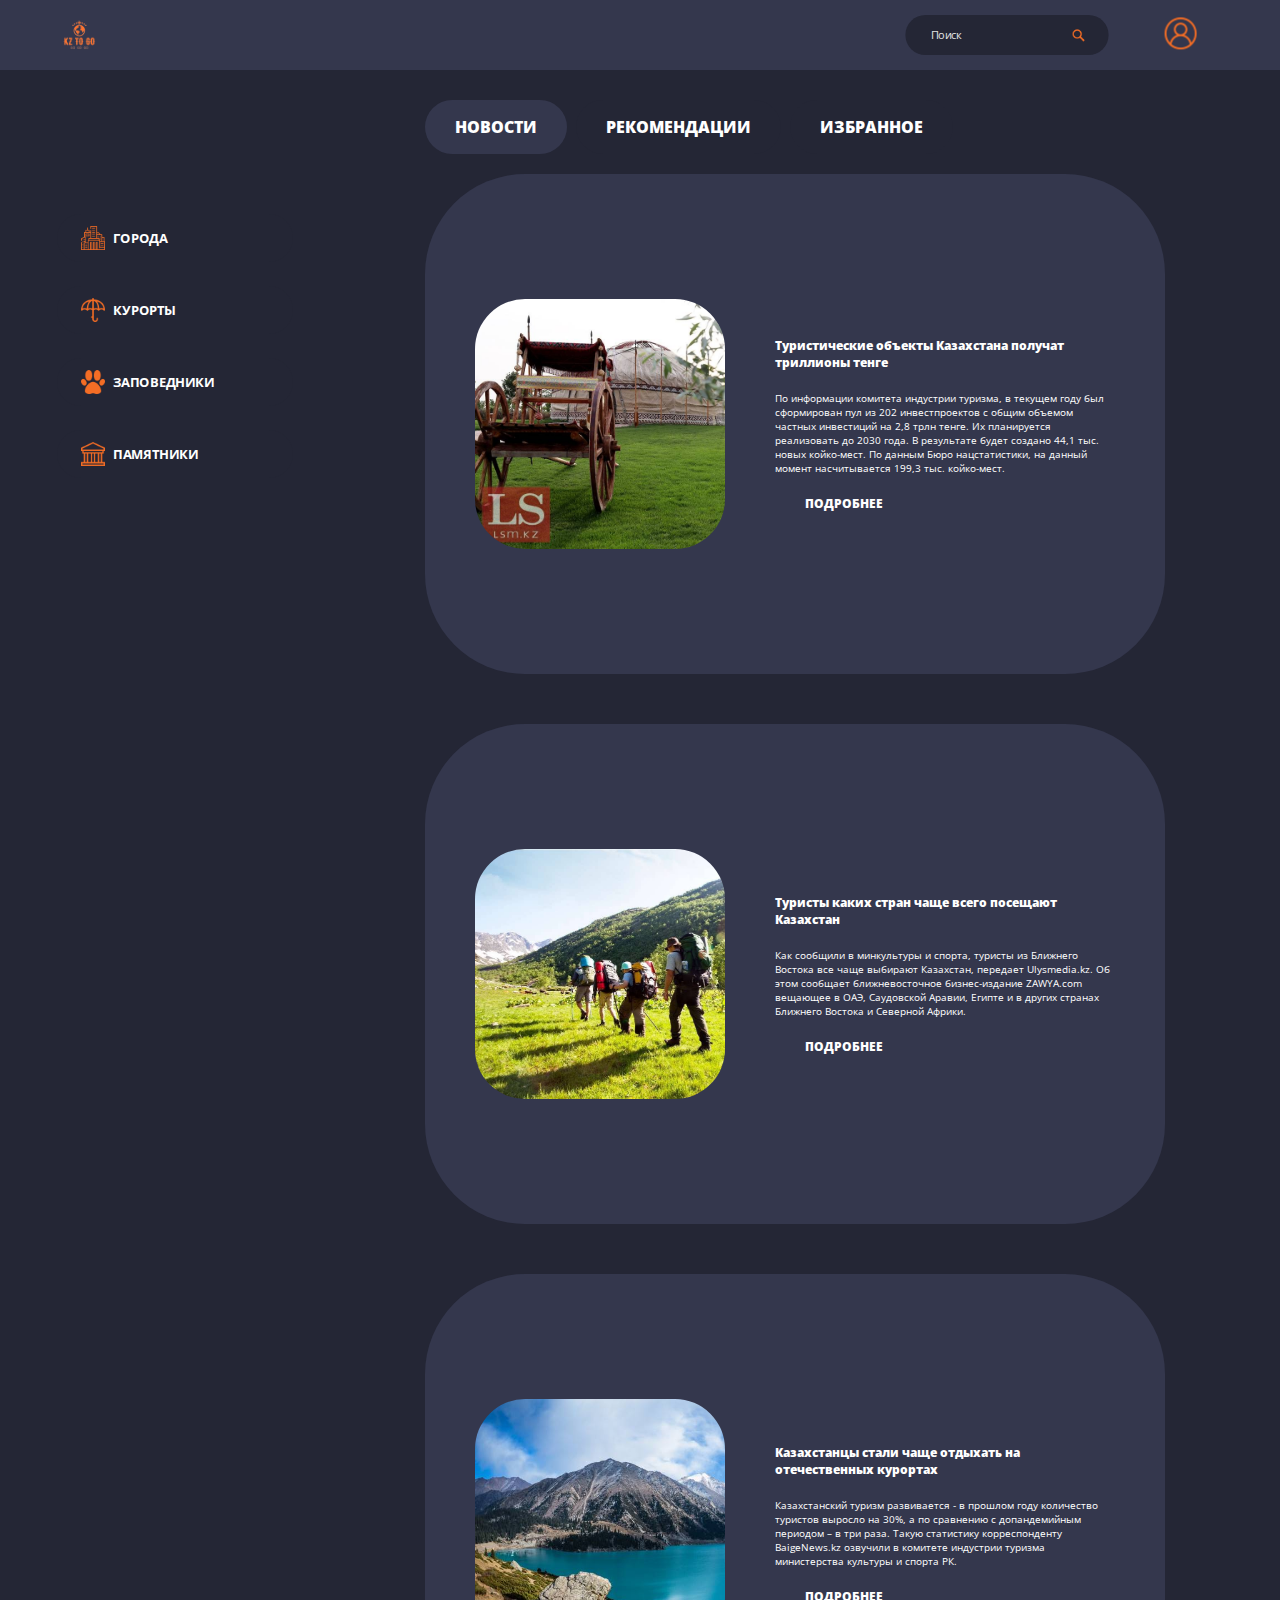
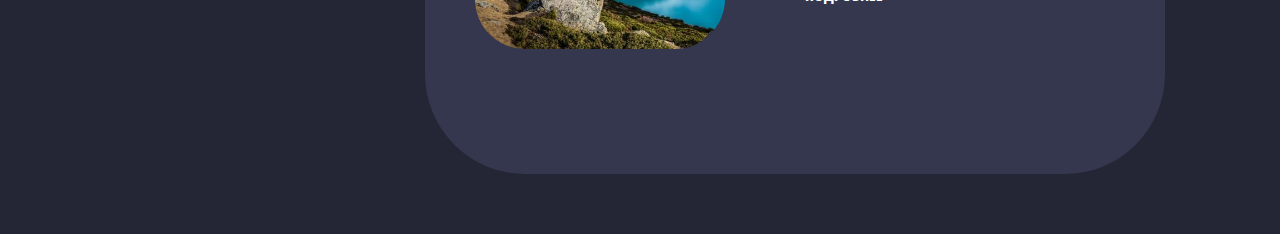
==== commit a90a5149: "000" ====
--- a/index.html
+++ b/index.html
@@ -4,91 +4,175 @@
     <meta charset="UTF-8">
     <meta http-equiv="X-UA-Compatible" content="IE=edge">
     <meta name="viewport" content="width=device-width, initial-scale=1.0">
-    <title>FirstTwenli Shop</title>
-    <link rel="stylesheet" href="src/css/style.css">
-    <link href='https://unpkg.com/boxicons@2.1.4/css/boxicons.min.css' rel='stylesheet'>
-
+    <link rel="stylesheet" href="main.css">
+    <link rel="stylesheet" href="media.css">
+    <link rel="preconnect" href="https://fonts.googleapis.com">
+    <link rel="preconnect" href="https://fonts.gstatic.com" crossorigin>
+    <link href="https://fonts.googleapis.com/css2?family=Open+Sans:wght@300;400;800&display=swap" rel="stylesheet">
+    <link href="https://fonts.cdnfonts.com/css/euro-caps" rel="stylesheet">
+    <link rel="stylesheet" href="Fonts/Tupo Vyaz/">
+    <link rel="shortcut icon" href="img/logo.png" type="image/x-icon">
+             
+    <title>Главная</title>
 </head>
 <body>
-    <header>
-        <div class="nav container">
-            <a href="#" class="logo">FirstTwenli Shop</a>
-            <i class='bx bx-shopping-bag' id="cart-icon"></i>
+    <div class="header">
+      <div class="menu-btn">
+        <span></span>
+        <span></span>
+        <span></span>
+      </div>
+      <a href="index.html">
+        <div class="logo">
+            <img src="img/logo.png" alt="">
+        </div></a>
+
+        <div class="menu">
+          <nav>
+            <div class="sidenav menu-sidenav">
+              <a href="cities.html"><img src="img/city.png" alt=""> ГОРОДА</a>
+              <a href="#services"><img src="img/umbrella.png" alt=""> КУРОРТЫ</a>
+              <a href="#clients"><img src="img/footprint.png" alt=""> ЗАПОВЕДНИКИ</a>
+              <a href="#contact"><img src="img/monument.png" alt=""> ПАМЯТНИКИ</a>
+              </div>
+          </nav>
         </div>
-    </header>
-    <section class="shop container">
-        <h2 class="section-title">Наш ассортимент</h2>
-        <div class="shop-content">
-            <div class="product-box">
-                <img src="src/img/1.webp" class="product-img" alt="">
-                <h2 class="product-title">Jordan 4 Retro Travis Scott</h2>
-                <span class="price">600$</span>
-                <i class='bx bx-shopping-bag add-cart' id="cart-icon"></i>
-                <div class="cart">
-                    <h2 class="cart-title">Ваша корзина</h2>
 
-                    <div class="cart-content">
-                       
-                    </div>
-                   <div class="total">
-                    <div class="total-title">Всего</div>
-                        <div class="total-price">$0</div>
-                   </div>
-                   <button type="button" class="btn-buy">Купить</button>
-                   <i class='bx bx-x'  id="close-cart"></i>
-                </div>
+        <div class="nav">
+            <div class="nav-item">
+               <div class="search">
+                <input type="text" class="serach-txt" placeholder="Поиск">
+                <a href="" class="search-btn"><img src="img/zoom.png" alt=""></a>
+               </div>
             </div>
+            <div class="nav-item">
+                <a class="profile" href="profile.html"><img src="img/profile.png" alt=""></a> 
+             </div>
+        </div>
+    </div>
+    <div class="sidenav">
+    <a href="cities.html"><img src="img/city.png" alt=""> ГОРОДА</a>
+    <a href="resorts.html"><img src="img/umbrella.png" alt=""> КУРОРТЫ</a>
+    <a href="park.html"><img src="img/footprint.png" alt=""> ЗАПОВЕДНИКИ</a>
+    <a href="monument.html"><img src="img/monument.png" alt=""> ПАМЯТНИКИ</a>
+    </div>
+    <div class="tabs">
+      
+        <input type="radio" name="tab-btn" id="tab-btn-1" value="" checked>
+        <label for="tab-btn-1">НОВОСТИ</label>
+        <input type="radio" name="tab-btn" id="tab-btn-2" value="">
+        <label for="tab-btn-2">РЕКОМЕНДАЦИИ</label>
+        <input type="radio" name="tab-btn" id="tab-btn-3" value="">
+        <label for="tab-btn-3">ИЗБРАННОЕ</label>
+      
+      
+        <div id="content-1">
+          <div class="content-block">
+            <img src="img/news_1.jpg" alt="">
+            <div class="cnt-txt">
+              <div class="title">
+              Туристические объекты Казахстана получат триллионы тенге
+            </div>
+            <div class="txt">
+              По информации комитета индустрии туризма, в текущем году был сформирован пул из 202 инвестпроектов с общим объемом частных инвестиций на 2,8 трлн тенге. Их планируется реализовать до 2030 года. В результате будет создано 44,1 тыс. новых койко-мест. По данным Бюро нацстатистики, на данный момент насчитывается 199,3 тыс. койко-мест.
+            </div>
+            <div class="cnt-btn">
+              <a href="https://lsm.kz/turizm-na-trilliony">ПОДРОБНЕЕ</a>
+            </div>
+          </div>
+            
 
-            <div class="product-box">
-                <img src="src/img/2.jpg" class="product-img" alt="">
-                <h2 class="product-title">Nike</h2>
-                <span class="price">500$</span>
-                <i class='bx bx-shopping-bag add-cart' id="cart-icon"></i>
+          </div>
+          <div class="content-block">
+            <img src="img/news_2.jpg" alt="">
+            <div class="cnt-txt">
+              <div class="title">
+                Туристы каких стран чаще всего посещают Казахстан
             </div>
+            <div class="txt">
+              Как сообщили в минкультуры и спорта, туристы из Ближнего Востока все чаще выбирают Казахстан, передает Ulysmedia.kz. Об этом сообщает ближневосточное бизнес-издание ZAWYA.com вещающее в ОАЭ, Саудовской Аравии, Египте и в других странах Ближнего Востока и Северной Африки.
+            </div>
+            <div class="cnt-btn">
+              <a href="https://ulysmedia.kz/ulys-travel/16350-turisty-kakikh-stran-chashche-vsego-poseshchaiut-kazakhstan/">ПОДРОБНЕЕ</a>
+            </div>
+          </div>
+            
 
-            <div class="product-box">
-                <img src="src/img/3.jpg" class="product-img" alt="">
-                <h2 class="product-title">Air Jordan Low</h2>
-                <span class="price">420$</span>
-                <i class='bx bx-shopping-bag add-cart' id="cart-icon"></i>
+          </div>
+          <div class="content-block">
+            <img src="img/news_3.jpg" alt="">
+            <div class="cnt-txt">
+              <div class="title">
+                Казахстанцы стали чаще отдыхать на отечественных курортах
             </div>
+            <div class="txt">
+              Казахстанский туризм развивается - в прошлом году количество туристов выросло на 30%, а по сравнению с допандемийным периодом – в три раза. Такую статистику корреспонденту BaigeNews.kz озвучили в комитете индустрии туризма министерства культуры и спорта РК.
+            </div>
+            <div class="cnt-btn">
+              <a href="https://baigenews.kz/kazahstantsy-stali-chasche-otdyhat-na-otechestvennyh-kurortah_153292/">ПОДРОБНЕЕ</a>
+            </div>
+          </div>
+            
 
-            <div class="product-box">
-                <img src="src/img/4.jpg" class="product-img" alt="">
-                <h2 class="product-title">Jordan 4 Retro Canyon Purple</h2>
-                <span class="price">800$</span>
-                <i class='bx bx-shopping-bag add-cart' id="cart-icon"></i>
+          </div>
+        </div>
+        <div id="content-2">
+          <div class="content-block">
+            <img src="img/rec_1.jpg" alt="">
+            <div class="cnt-txt">
+              <div class="title">
+              Астана, Байтерек (монумент)
             </div>
+            <div class="txt">
+              Уникальное сооружение в столице Казахстана, созданное по инициативе президента Казахстана Нурсултана Назарбаева. Это популярное среди туристов место, так как отсюда открываются захватывающие панорамы на город. Башня, выполненная в футуристическом стиле, находится на левом берегу реки Ишим. Полное название этого памятника – Байтерек-Астана.
+            </div>
+            <div class="cnt-btn">
+              <a href="https://lsm.kz/turizm-na-trilliony">ПОДРОБНЕЕ</a>
+            </div>
+          </div>
+          </div>
+          <div class="content-block">
+            <img src="img/rec_1.jpg" alt="">
+            <div class="cnt-txt">
+              <div class="title">
+              Астана, Байтерек (монумент)
+            </div>
+            <div class="txt">
+              Уникальное сооружение в столице Казахстана, созданное по инициативе президента Казахстана Нурсултана Назарбаева. Это популярное среди туристов место, так как отсюда открываются захватывающие панорамы на город. Башня, выполненная в футуристическом стиле, находится на левом берегу реки Ишим. Полное название этого памятника – Байтерек-Астана.
+            </div>
+            <div class="cnt-btn">
+              <a href="https://lsm.kz/turizm-na-trilliony">ПОДРОБНЕЕ</a>
+            </div>
+          </div>
+          </div>
+          <div class="content-block">
+            <img src="img/rec_1.jpg" alt="">
+            <div class="cnt-txt">
+              <div class="title">
+              Астана, Байтерек (монумент)
+            </div>
+            <div class="txt">
+              Уникальное сооружение в столице Казахстана, созданное по инициативе президента Казахстана Нурсултана Назарбаева. Это популярное среди туристов место, так как отсюда открываются захватывающие панорамы на город. Башня, выполненная в футуристическом стиле, находится на левом берегу реки Ишим. Полное название этого памятника – Байтерек-Астана.
+            </div>
+            <div class="cnt-btn">
+              <a href="https://lsm.kz/turizm-na-trilliony">ПОДРОБНЕЕ</a>
+            </div>
+          </div>
+          </div>
+        </div>
+        <div id="content-3">
+          <div class="content-block">
+            <div class="auth">
+              <img src="img/lock.png" alt="">
+              <div class="auth-txt">Вы не авторизованы</div>
+              <div class="auth-btn"><a href="#">Авторизация</a></div>
+            </div>
+          </div>
+        </div>
+      </div>
+     
+ 
 
-            <div class="product-box">
-                <img src="src/img/5.jpg" class="product-img" alt="">
-                <h2 class="product-title">Air jordan dior</h2>
-                <span class="price">1200$</span>
-                <i class='bx bx-shopping-bag add-cart' id="cart-icon"></i>
-            </div>
-
-            <div class="product-box">
-                <img src="src/img/6.jpg" class="product-img" alt="">
-                <h2 class="product-title">Nike dunk low</h2>
-                <span class="price">900$</span>
-                <i class='bx bx-shopping-bag add-cart' id="cart-icon"></i>
-            </div>
-
-            <div class="product-box">
-                <img src="src/img/7.jpg" class="product-img" alt="">
-                <h2 class="product-title">Nike Dunk low</h2>
-                <span class="price">1500$</span>
-                <i class='bx bx-shopping-bag add-cart' id="cart-icon"></i>
-            </div>
-
-            <div class="product-box">
-                <img src="src/img/8.jpg" class="product-img" alt="">
-                <h2 class="product-title">Nike Dunk Low</h2>
-                <span class="price">550$</span>
-                <i class='bx bx-shopping-bag add-cart' id="cart-icon"></i>
-            </div>
-        </div>
-    </section>
-    <script src="src/js/main.js"></script>
+      <script src="js/main.js"></script>
 </body>
 </html>--- a/main.css
+++ b/main.css
@@ -0,0 +1,474 @@
+@font-face {
+    font-family: "Tupo Vyaz Regular";
+    src: url("Fonts/Tupo Vyaz/tupo-vyaz_regular.ttf");
+  }
+  ::placeholder{
+    color: #e5e5e5;
+}
+body{
+    background: #242635;
+    color: #f46d25;
+    margin: 0;
+    padding: 0;
+    font-family: 'Open Sans', sans-serif;
+    text-decoration: none;
+}
+a{
+    color: white;
+}
+.header {
+  font-family: 'Open Sans', sans-serif;
+    position: fixed;  
+    background: #34374d;    
+    z-index: 100;  
+    width: 100%;
+    display: flex;
+    align-items: center;
+    justify-content: space-between;
+    top: 0;
+}
+
+/* Burger */
+
+.menu-btn {
+  padding-left: 80px;
+	width: 30px;
+	height: 30px;
+	position: relative;
+	z-index:2;
+	overflow: hidden;
+}
+
+.menu-btn span {
+	width: 30px;
+	height: 2px;
+	position: absolute;
+	top: 50%;
+	left: 50%;
+	transform: translate(-50%, -50%);
+	background-color: #ffffff;
+	transition: all 0.5s;
+}
+
+.menu.active {
+	transform: translateX(0);
+}
+
+.menu-btn span:nth-of-type(2) {
+	top: calc(50% - 5px);
+}
+.menu-btn span:nth-of-type(3) {
+	top: calc(50% + 5px);
+}
+
+/* Меняем гамбургер иконку, когда меню открыто */
+
+
+.menu-btn.active span:nth-of-type(1) {
+  display: none;
+}
+.menu-btn.active span:nth-of-type(2) {
+  top: 50%;
+  transform: translate(-50%, 0%) rotate(45deg);  
+}
+.menu-btn.active span:nth-of-type(3) {
+  top: 50%;
+  transform: translate(-50%, 0%) rotate(-45deg); 
+}
+
+
+.menu {
+	position: fixed;
+	top: 0;
+	left: 0;
+	width: 100%;
+	height: 100%;
+	padding: 15px;
+  background: #242635;
+	transform: translateX(-100%);
+	transition: transform 0.5s; 
+}
+
+.menu.active {
+
+	transform: translateX(0);
+}
+
+/* Burger end */
+.logo > img{
+    width: 50px;
+    height: 50px;
+    padding-left: 60px;
+}
+
+.search {
+  display: flex;
+  align-items: center;
+  background: #242635;
+  padding: 15px 30px;
+  border-radius: 50px;
+
+}
+.serach-txt {
+  background: none;
+  border: 0;
+  outline: none;
+  color: white;
+  font-family: 'Open Sans', sans-serif;
+
+}
+.search-btn > img{
+
+  height: 15px;
+}
+.search-btn{
+  display: flex;
+}
+
+.nav {
+    display: flex;
+    align-items: center;
+    justify-content: flex-end;
+    
+}
+.nav-item {
+    margin: 20px;
+    
+    text-decoration: none;
+}
+.nav-item > a {
+    font-family: 'Open Sans', sans-serif;
+    font-weight: 800;
+    color: #f46d25;
+    text-decoration: none;
+    padding-top: 15px;
+    padding-bottom: 15px;
+    padding-left: 30px;
+    padding-right: 30px;
+    border-radius: 50PX;
+}
+
+
+.profile > img {
+  height: 40px;
+}
+
+
+/* Left panel */
+
+.sidenav {
+  font-family: 'Open Sans', sans-serif;
+  font-weight: 800;
+    height: 100%;
+    width: 330px;
+    position: fixed;
+    z-index: 1;
+    
+    left: 0px;
+    background: #242635;
+    overflow-x: hidden;
+    padding: 100px 0;
+
+}
+
+.sidenav a {
+  font-family: 'Open Sans', sans-serif;
+  font-weight: 700;
+    margin: 30px 5px 30px 30px;
+    padding: 15px 30px;
+    border-radius: 50px;
+    text-decoration: none;
+    color: #fff;
+    display: flex;
+    align-items: center;
+    background: #242635;
+}
+.sidenav a:hover{
+  background: #34374d;
+}
+.sidenav img{
+  height: 30px;
+  display: flex;
+  margin-right: 10px;
+}
+
+/* Board */
+
+.tabs {
+  font-family: 'Open Sans', sans-serif;
+  font-weight: 800;
+    padding-top: 100px;
+    padding-left: 100px;
+    padding-right: 100px;
+    margin-left: 325px;
+
+    color: #fff;
+
+  }
+
+  .tabs>input[type="radio"] {
+    display: none;
+  }
+
+  .tabs>input[type="radio"]:checked+label {
+    background-color: #34374d;
+  }
+
+  .tabs>div {
+    /* скрыть контент по умолчанию */
+    display: none;
+    border: 1px solid #eee;
+    padding: 10px 15px;
+    border-radius: 4px;
+  }
+
+  /* отобразить контент, связанный с вабранной радиокнопкой (input type="radio") */
+  #tab-btn-1:checked~#content-1,
+  #tab-btn-2:checked~#content-2,
+  #tab-btn-3:checked~#content-3 {
+    display: block;
+  }
+
+  .tabs>label {
+    display: inline-block;
+    text-align: center;
+    vertical-align: middle;
+    user-select: none;
+    background-color: #eee;
+    border: none;
+    padding: 2px 8px;
+    font-size: 16px;
+    line-height: 1.5;
+    border-radius: 4px;
+    transition: color 0.15s ease-in-out, background-color 0.15s ease-in-out, border-color 0.15s ease-in-out;
+    margin-left: 6px;
+    cursor: pointer;
+    margin-bottom: 10px;
+  }
+
+  .tabs>label:first-of-type {
+    margin-left: 0;
+    
+  }
+  .tabs>label {
+    background-color: #242635;
+    padding-top: 15px;
+    padding-bottom: 15px;
+    padding-left: 30px;
+    padding-right: 30px;
+    border-radius: 50PX; 
+  }
+  .tabs>label:hover {
+    background-color: #34374d;
+    padding-top: 15px;
+    padding-bottom: 15px;
+    padding-left: 30px;
+    padding-right: 30px;
+    border-radius: 50PX; 
+  }
+  .tabs>label::before{
+    background-color: #34374d;
+  }
+  .tab-btn{
+    display: flex;
+    height: 1500px;
+  }
+#content-1{
+  padding-left: 0;
+  border: none;
+}
+#content-2{
+  padding-left: 0;
+  border: none;
+}
+#content-3{
+  padding-left: 0;
+  border: none;
+}
+.content-block {
+  height: auto;
+  min-height: 500px;
+  background: #34374d;
+  border-radius: 100px;
+
+  display: flex;
+  align-items: center;
+  padding-left: 50px;
+  padding-right: 50px;
+  margin-bottom: 50px;
+  
+}
+.content-block > img{
+  height: 400px;
+  border-radius: 50px;
+}
+.cnt-txt {
+  display: flex;
+  flex-direction: column;
+  justify-content: flex-start;
+  padding-left: 50px;
+}
+.title {
+  font-size: 22px;
+}
+.txt {
+  padding-top: 50px;
+  font-size: 17px;
+  font-weight: 400;
+}
+.cnt-btn{
+  padding-top: 50px;
+}
+.cnt-btn  a{
+  padding-top: 15px;
+    padding-bottom: 15px;
+    padding-left: 30px;
+    padding-right: 30px;
+  border-radius: 50px;
+  text-decoration: none;
+}
+.cnt-btn  a:hover{
+  background: #242635;
+}
+
+/* Auth */
+#content-3 > .content-block{
+  display: flex;
+  align-items: center;
+  justify-content: center;
+}
+.auth{
+  display: flex;
+  flex-direction: column;
+  align-items: center;
+  padding-bottom: 50px;
+}
+.auth img{
+  height: 50px;
+  align-items: center;
+  padding-bottom: 25px;
+}
+.auth-txt {
+  padding-bottom: 25px;
+}
+.auth-btn a{
+  text-decoration: none;
+  padding: 15px 30px;
+  border-radius: 50px;
+  background: #242635;
+  color: #f46d25;
+}
+.auth-btn a:hover{
+  background: #f46d25;
+  color: #fff;
+}
+
+
+
+
+
+
+
+
+
+
+/* CITIES */
+
+
+.cities {
+  font-family: 'Open Sans', sans-serif;
+  font-weight: 800;
+  padding-top: 100px;
+  padding-left: 150px;
+  padding-right: 100px;
+  margin-left: 325px;
+
+  color: #fff;
+  display: grid;
+  grid-template-columns: 20% 20% 20%;
+  grid-gap: 0px 150px;
+}
+.city-card {
+  width: 300px;
+  height: 500px;
+  border-radius: 50px;
+
+  display: flex;
+  flex-direction: column;
+  align-items: center;
+  margin: 30px 30px;
+  
+  overflow: hidden;
+  transition: 1s;
+  color: #fff;
+
+  text-decoration: none;
+}
+.city-card:hover{
+  
+  transform: scale(1.05);
+
+}
+.city-card img{
+  height: 400px;
+  width: 300px;
+  border-radius: 50px;
+}
+.c-title {
+  margin-top: 25px;
+  
+}
+
+/* RESORTS */
+
+.resorts {
+
+  font-family: 'Open Sans', sans-serif;
+  font-weight: 800;
+  padding-top: 100px;
+  padding-left: 150px;
+  padding-right: 100px;
+  margin-left: 325px;
+
+  color: #fff;
+  display: grid;
+  grid-template-columns: 20% 20% 20%;
+  grid-gap: 0px 150px;
+
+}
+.res-card {
+
+  width: 300px;
+  height: 500px;
+  border-radius: 50px;
+
+  display: flex;
+  flex-direction: column;
+  align-items: center;
+  margin: 30px 30px;
+  
+  overflow: hidden;
+  transition: 1s;
+  color: #fff;
+
+  text-decoration: none;
+
+}
+
+.res-card:hover{
+  transform: scale(1.05);
+}
+
+.res-card img{
+  height: 400px;
+  width: 300px;
+  border-radius: 50px;
+}
+
+.r-title {
+  margin-top: 25px;
+}
+
+
+
+
--- a/media.css
+++ b/media.css
@@ -0,0 +1,214 @@
+@media (max-width: 1366px){
+    .header {
+        height: 70px;
+    }
+    .logo {
+        transform: scale(0.8);
+    }
+    .nav {
+        transform: scale(0.8);
+    }
+    .nav-item {
+    }
+    .search {
+    }
+    .serach-txt {
+    }
+    .search-btn {
+    }
+    .profile {
+    }
+    .sidenav {
+        transform: scale(0.8);
+    }
+    .tabs {
+        font-size: 12px;
+    }
+    .content-block img{
+        height: 250px;
+    }
+    .content-block{
+        height: 350px;
+    }
+    .cnt-txt {
+    }
+    .title {
+        font-size: 12px;
+    }
+    .txt {
+        padding-top: 20px;
+        font-size: 10px;
+    }
+    .cnt-btn {
+        padding-top: 20px;
+        font-size: 12px;
+    }
+    .auth {
+        transform: scale(0.9);
+    }
+    .auth img{
+        height: 50px;
+    }
+    .auth-txt {
+    }
+    .auth-btn {
+    }
+
+}
+    
+    @media (max-width:1152px) {
+        .content-block img {
+          height: 230px;
+        }
+      
+      .txt {
+          padding-top: 17px;
+          font-size: 9px;
+      }
+
+      }
+      
+      
+@media (max-width:1152px) {
+        .content-block img {
+          height: 210px;
+        }
+      
+        .cnt-txt {
+          padding-left: 26px;
+      }
+      
+      .txt {
+        font-size: 9px;
+      }
+
+    }
+
+@media (min-width:1064px) {
+    .menu-btn {
+        display: none;
+    }
+}
+
+@media (max-width:1065px) {
+    .sidenav {
+        display: none;
+    }
+}
+
+
+@media (max-width:1064px) {
+    .logo > img {
+        padding-left: 0;
+        margin-right: 0;
+    }
+
+    .sidenav.menu-sidenav{
+        display: block;
+    }
+    .sidenav {
+        transform: scale(1);
+    }
+    .tabs {
+        margin-left: 0;
+    }
+
+    .header {
+        z-index: 800;
+    }
+
+     .menu-btn {
+        z-index: 997;
+    }
+
+    .menu.active {
+       z-index: 993;
+    }
+    
+    .logo {
+        display: none;
+    }
+}
+
+@media (max-width:720px) {
+
+    .content-block {
+        flex-direction: column;
+        height: 430px;
+    }
+
+    .content-block img {
+        margin-top: 25px;
+        margin-bottom: 20px;
+    }
+
+    .tabs>label{
+        transform: scale(0.9);
+        padding-left: 10px;
+       padding-right: 10px;
+    }
+
+    .tabs>label:hover {
+       padding-left: 10px;
+       padding-right: 10px;
+    }
+}
+
+@media (max-width:680px) {
+    .tabs {
+        padding-left: 25px;
+        padding-right: 25px;
+    }
+
+    .tabs>div {
+        padding: 0;
+    }
+
+    .auth img {
+        height: 148px;
+    }
+    .content-block {
+        border-radius: 38px;
+    }
+
+   
+
+}
+
+@media (max-width:550px) {
+    .auth img {
+        height: 110px;
+    }
+}
+
+@media (max-width:490px) { 
+
+    .search {
+        padding: 15px;
+     }
+
+     
+
+     .tabs>label {
+        font-size: 13px;
+     }
+}
+
+@media (max-width:450px) { 
+
+    .sidenav {
+        transform: scale(0.8);
+    }
+    
+    .tabs>label:hover {
+        padding-left: 9px;
+        padding-right: 9px;
+     }
+
+   
+}
+
+
+
+
+
